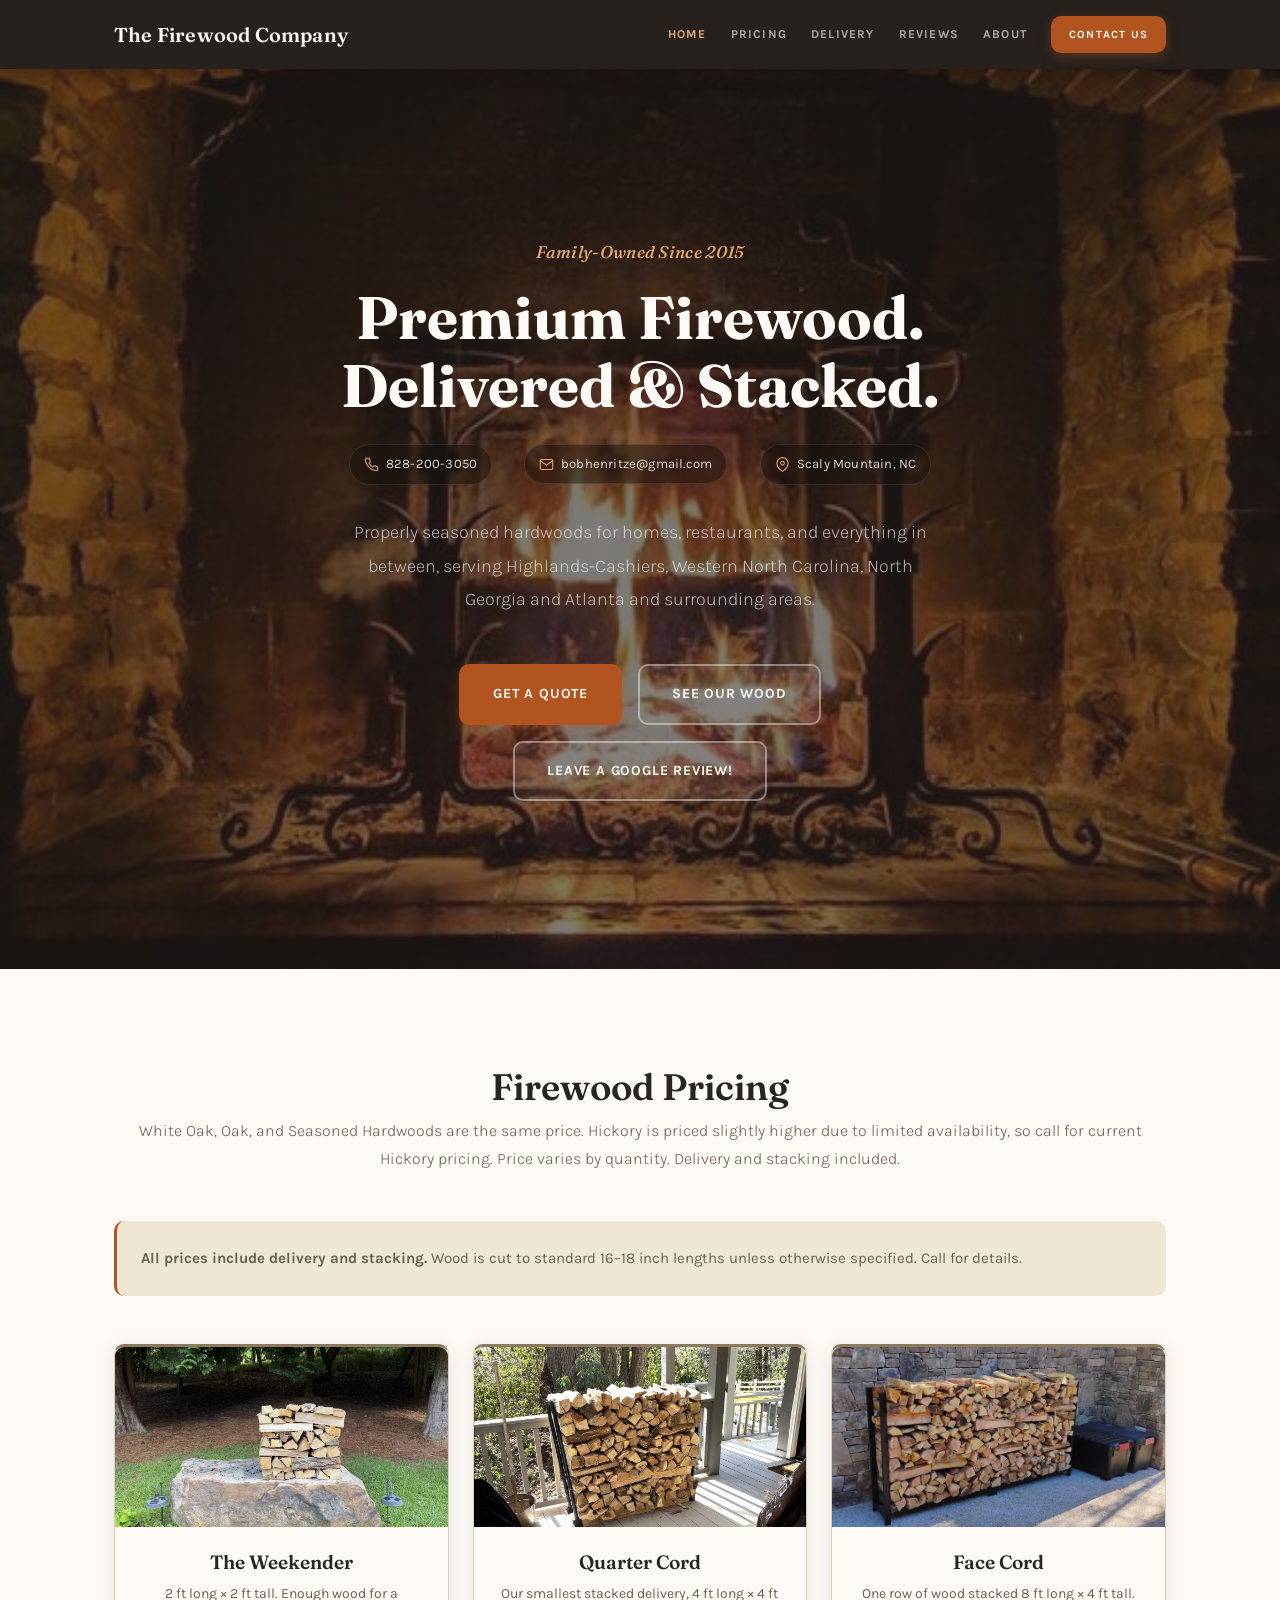
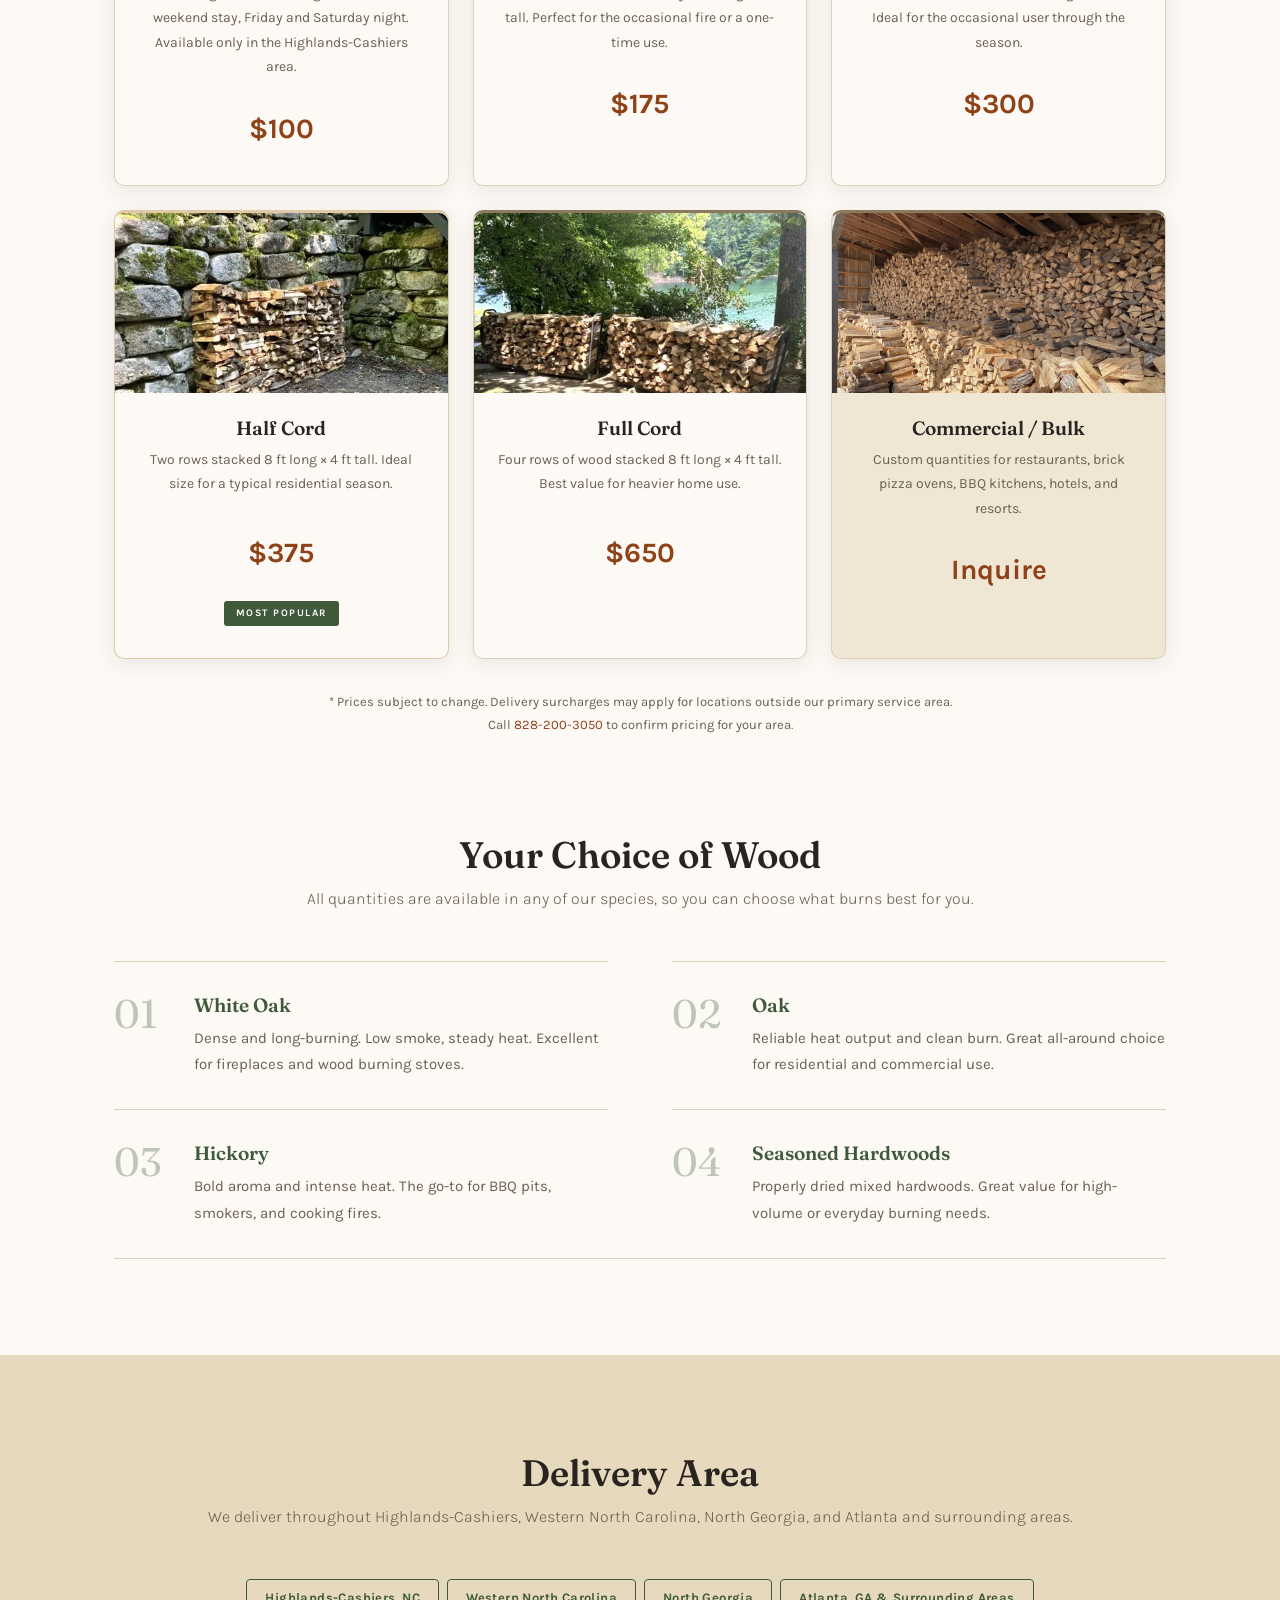
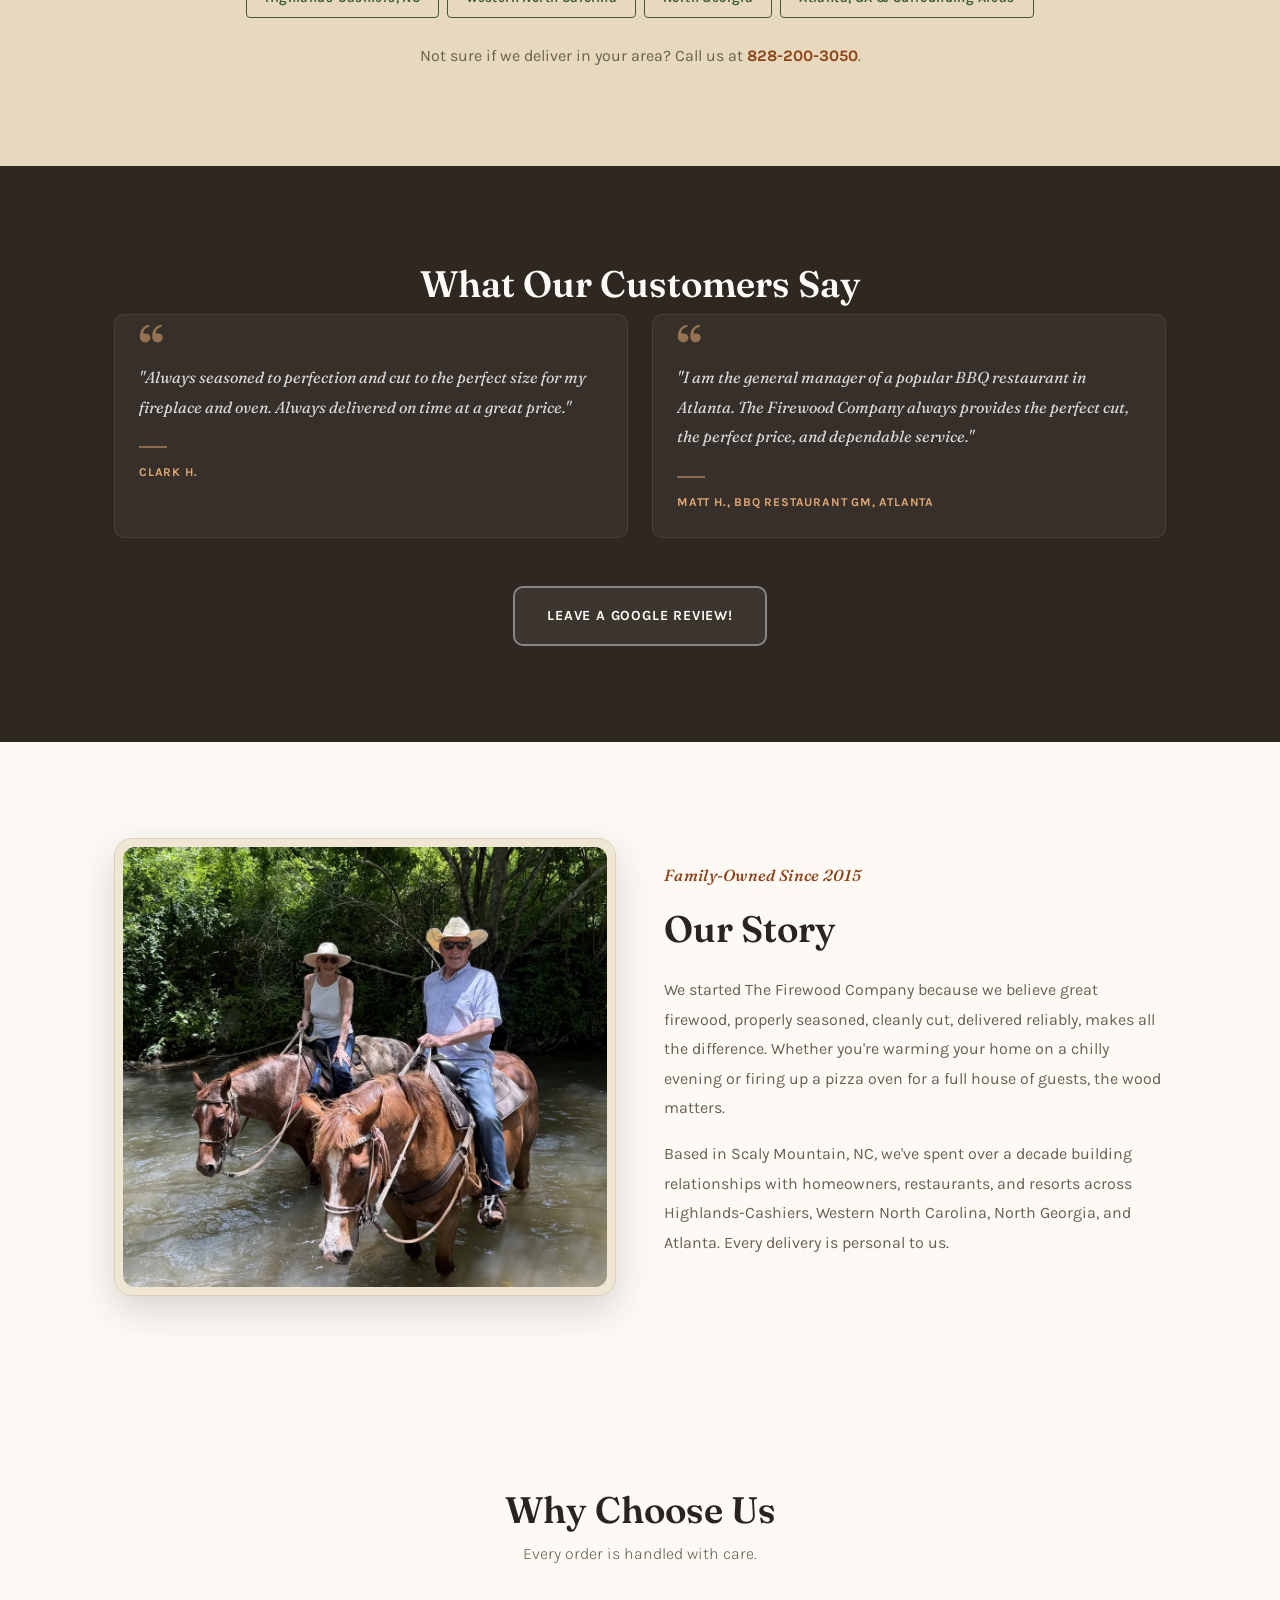
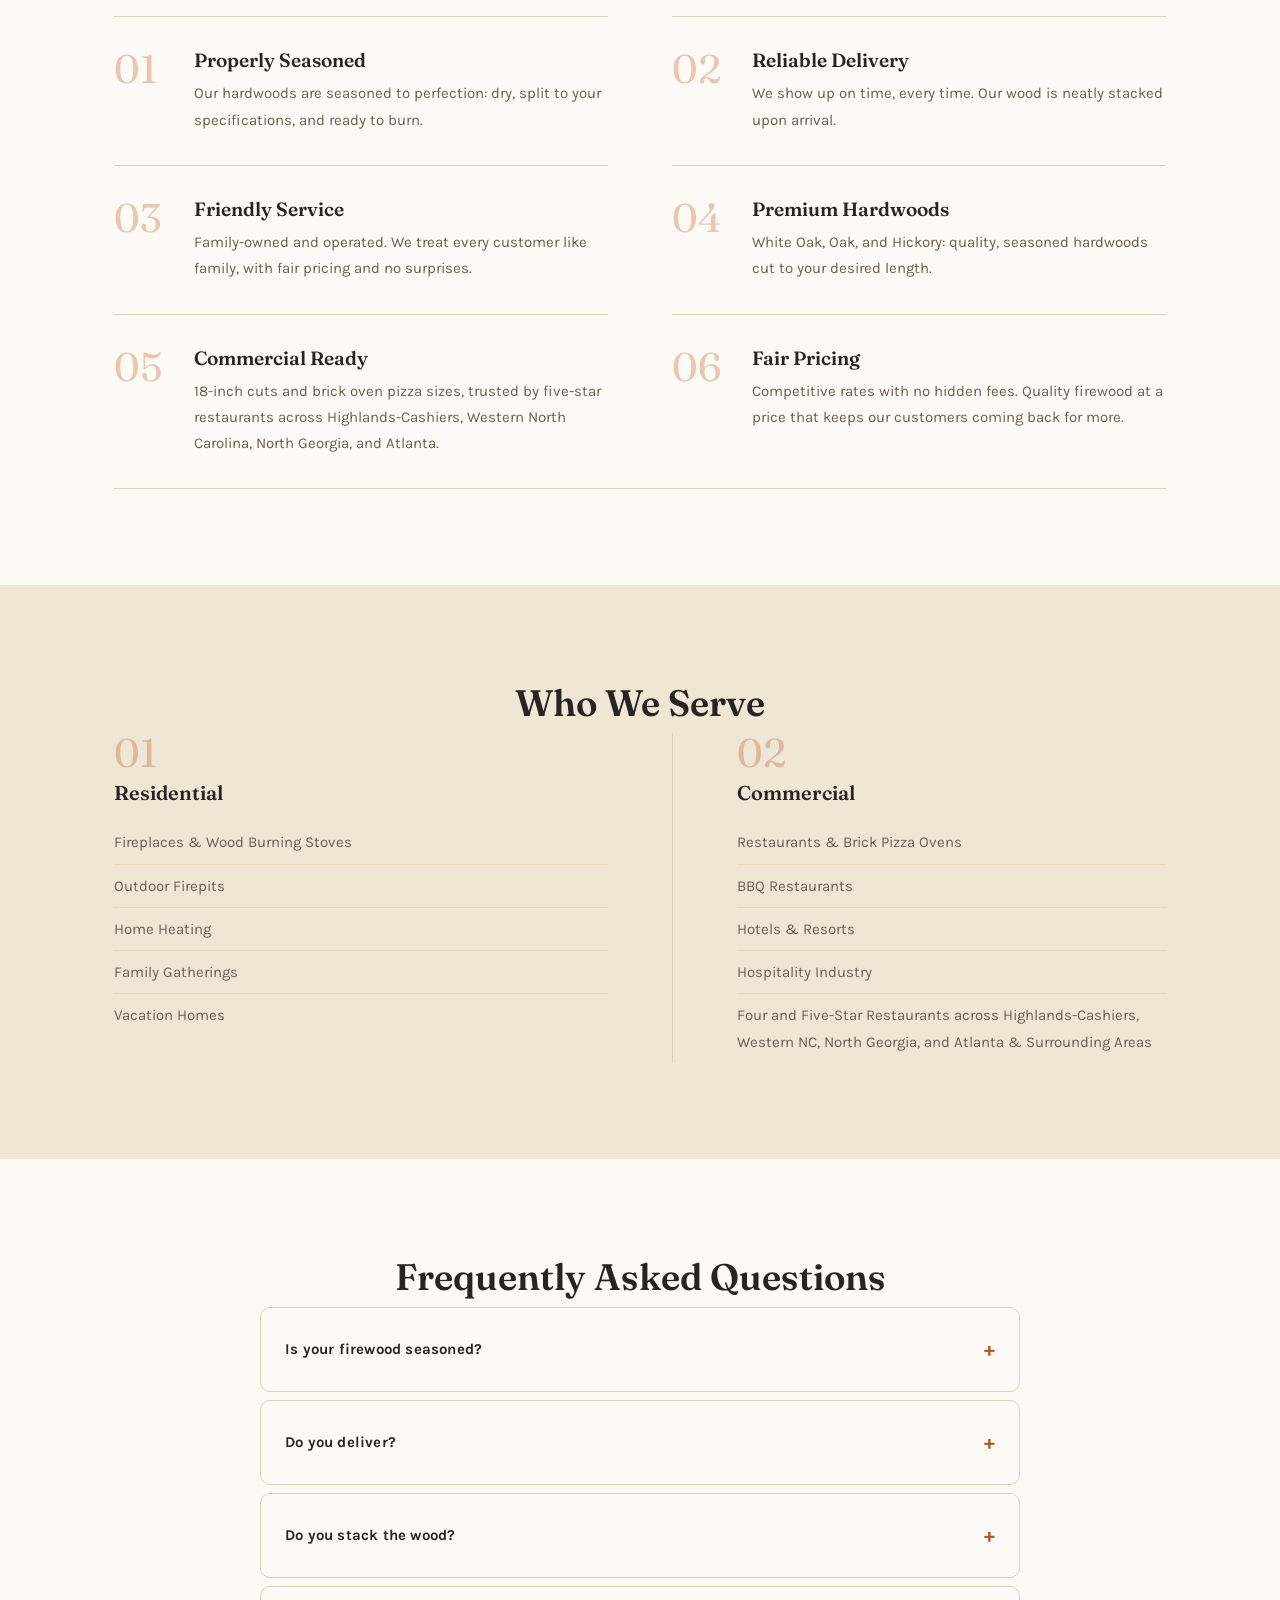
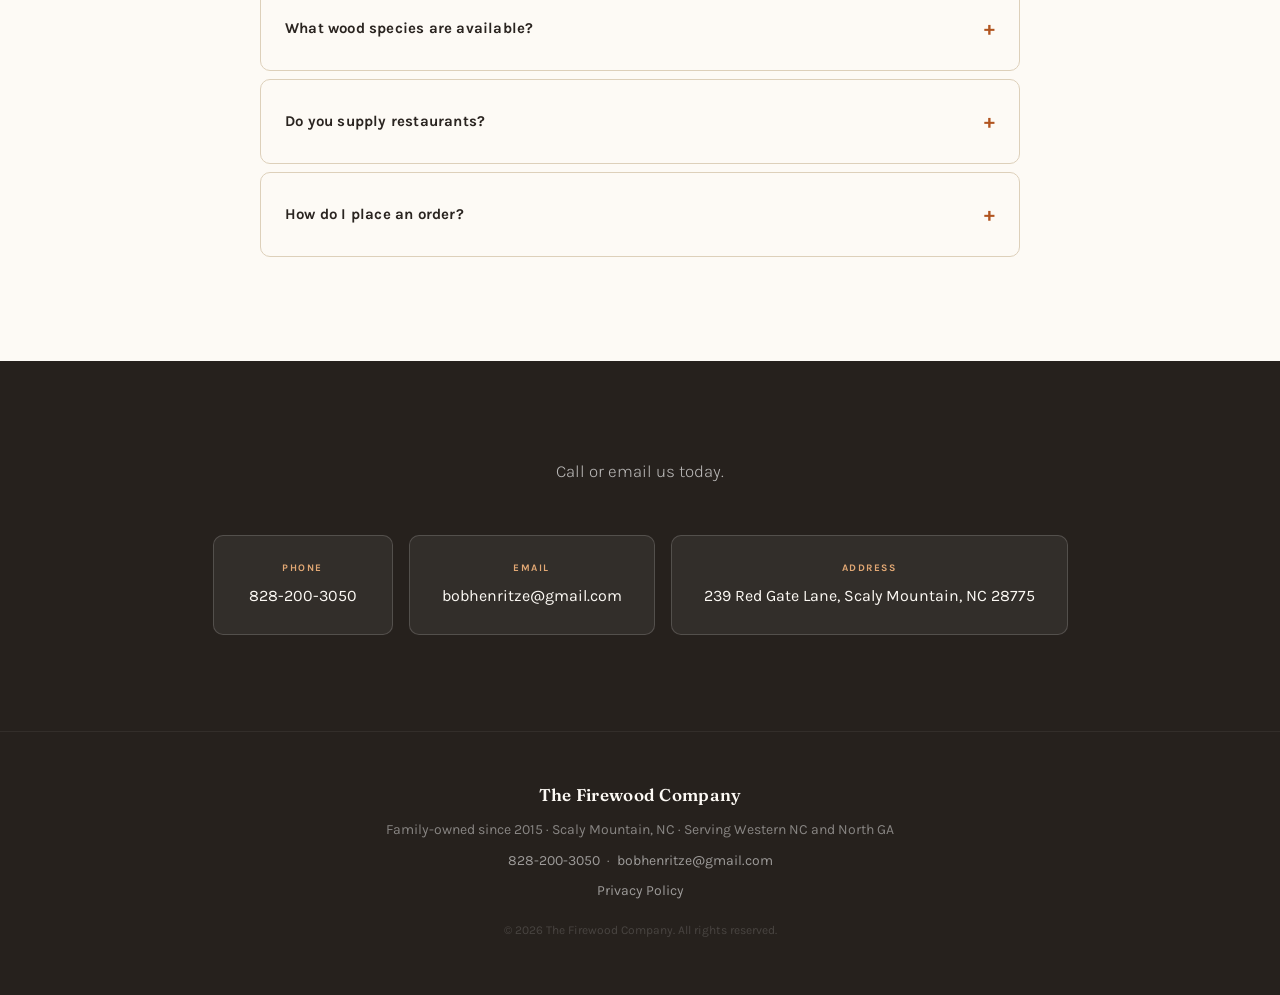
==== index.html @ a92c41c4 "Add Google review CTA buttons to hero and testimonials Adds a "Leave a Google Review!" button (linki" ====
<!DOCTYPE html>
<html lang="en">
<head>
  <meta charset="UTF-8" />
  <meta name="viewport" content="width=device-width, initial-scale=1.0" />
  <meta name="description" content="The Firewood Company: Premium seasoned firewood delivery in Highlands-Cashiers, Western North Carolina, North Georgia, and Atlanta. Oak, Hickory, and White Oak firewood for restaurants, pizza ovens, and homeowners." />
  <title>The Firewood Company | Premium Seasoned Firewood Delivery</title>
  <link rel="canonical" href="https://firewoodcompany.us/" />

  <meta property="og:type" content="website" />
  <meta property="og:site_name" content="The Firewood Company" />
  <meta property="og:title" content="The Firewood Company | Premium Seasoned Firewood Delivery" />
  <meta property="og:description" content="Premium seasoned firewood delivery in Highlands-Cashiers, Western North Carolina, North Georgia, and Atlanta." />
  <meta property="og:url" content="https://firewoodcompany.us/" />
  <meta property="og:image" content="https://firewoodcompany.us/uploads/firewood-company-family.webp" />
  <meta property="og:locale" content="en_US" />
  <meta name="twitter:card" content="summary_large_image" />
  <meta name="twitter:title" content="The Firewood Company | Premium Seasoned Firewood Delivery" />
  <meta name="twitter:description" content="Premium seasoned firewood delivery in Highlands-Cashiers, Western North Carolina, North Georgia, and Atlanta." />
  <meta name="twitter:image" content="https://firewoodcompany.us/uploads/firewood-company-family.webp" />

  <link rel="preconnect" href="https://fonts.googleapis.com" />
  <link rel="preconnect" href="https://fonts.gstatic.com" crossorigin />
  <link rel="stylesheet" href="https://fonts.googleapis.com/css2?family=Fraunces:ital,wght@0,400;0,500;0,600;0,700;0,900;1,400;1,500&family=Karla:wght@300;400;500;600;700&display=swap" />
  <link rel="stylesheet" href="styles.css" />

  <script type="application/ld+json">
  {
    "@context": "https://schema.org",
    "@type": "LocalBusiness",
    "name": "The Firewood Company",
    "image": "https://firewoodcompany.us/uploads/firewood-company-family.webp",
    "url": "https://firewoodcompany.us/",
    "telephone": "+18282003050",
    "email": "bobhenritze@gmail.com",
    "priceRange": "$$",
    "address": {
      "@type": "PostalAddress",
      "streetAddress": "239 Red Gate Lane",
      "addressLocality": "Scaly Mountain",
      "addressRegion": "NC",
      "postalCode": "28775",
      "addressCountry": "US"
    },
    "areaServed": [
      "Highlands-Cashiers, NC",
      "Western North Carolina",
      "North Georgia",
      "Atlanta, GA"
    ],
    "founder": {
      "@type": "Organization",
      "name": "The Firewood Company"
    },
    "foundingDate": "2015"
  }
  </script>

  <script type="application/ld+json">
  {
    "@context": "https://schema.org",
    "@type": "FAQPage",
    "mainEntity": [
      {
        "@type": "Question",
        "name": "Is your firewood seasoned?",
        "acceptedAnswer": { "@type": "Answer", "text": "Yes. We supply properly seasoned hardwoods, ready to burn." }
      },
      {
        "@type": "Question",
        "name": "Do you deliver?",
        "acceptedAnswer": { "@type": "Answer", "text": "Yes. Delivery is available throughout our service area: Highlands-Cashiers, Western North Carolina, North Georgia, and Atlanta and surrounding areas." }
      },
      {
        "@type": "Question",
        "name": "Do you stack the wood?",
        "acceptedAnswer": { "@type": "Answer", "text": "Yes. Every order is delivered and neatly stacked at your desired location." }
      },
      {
        "@type": "Question",
        "name": "What wood species are available?",
        "acceptedAnswer": { "@type": "Answer", "text": "We carry White Oak, Oak, Hickory, and Seasoned Hardwoods." }
      },
      {
        "@type": "Question",
        "name": "Do you supply restaurants?",
        "acceptedAnswer": { "@type": "Answer", "text": "Yes. We proudly serve restaurants, brick pizza ovens, BBQ restaurants, and other commercial kitchens. Commercial wood is typically cut to 18-inch lengths and split to order." }
      },
      {
        "@type": "Question",
        "name": "How do I place an order?",
        "acceptedAnswer": { "@type": "Answer", "text": "Just give us a call at 828-200-3050 or send an email to bobhenritze@gmail.com. We'll take care of the rest." }
      }
    ]
  }
  </script>
</head>
<body>

  <a href="#main-content" class="skip-link">Skip to main content</a>

  <!-- HEADER -->
  <header>
    <div class="container header-inner">
      <div class="logo">
        <a href="index.html" class="logo-link">
          <span class="logo-text">The Firewood Company</span>
        </a>
      </div>
      <button class="hamburger" id="hamburger" aria-label="Open menu" aria-expanded="false">
        <span></span><span></span><span></span>
      </button>
      <nav id="main-nav">
        <a href="index.html" class="nav-active">Home</a>
        <a href="index.html#pricing">Pricing</a>
        <a href="index.html#delivery">Delivery</a>
        <a href="index.html#testimonials">Reviews</a>
        <a href="index.html#story">About</a>
        <a href="index.html#contact" class="btn-nav">Contact Us</a>
      </nav>
    </div>
  </header>

  <script>
    const btn = document.getElementById('hamburger');
    const nav = document.getElementById('main-nav');
    btn.addEventListener('click', () => {
      const open = nav.classList.toggle('nav-open');
      btn.setAttribute('aria-expanded', open);
    });
    nav.querySelectorAll('a').forEach(a => a.addEventListener('click', () => {
      nav.classList.remove('nav-open');
      btn.setAttribute('aria-expanded', false);
    }));
  </script>

  <main id="main-content">

  <!-- HERO -->
  <section class="hero">
    <div class="container hero-content">
      <p class="hero-eyebrow">Family-Owned Since 2015</p>
      <h1>Premium Firewood.<br />Delivered &amp; Stacked.</h1>
      <div class="hero-contact">
        <a href="tel:8282003050" class="hero-contact-item">
          <svg viewBox="0 0 24 24" fill="none" stroke="currentColor" stroke-width="1.75" stroke-linecap="round" stroke-linejoin="round" aria-hidden="true"><path d="M22 16.92v3a2 2 0 0 1-2.18 2 19.79 19.79 0 0 1-8.63-3.07 19.5 19.5 0 0 1-6-6 19.79 19.79 0 0 1-3.07-8.67A2 2 0 0 1 4.11 2h3a2 2 0 0 1 2 1.72c.127.96.361 1.903.7 2.81a2 2 0 0 1-.45 2.11L8.09 9.91a16 16 0 0 0 6 6l1.27-1.27a2 2 0 0 1 2.11-.45c.907.339 1.85.573 2.81.7A2 2 0 0 1 22 16.92z"></path></svg>
          <span>828-200-3050</span>
        </a>
        <a href="mailto:bobhenritze@gmail.com" class="hero-contact-item">
          <svg viewBox="0 0 24 24" fill="none" stroke="currentColor" stroke-width="1.75" stroke-linecap="round" stroke-linejoin="round" aria-hidden="true"><path d="M4 4h16c1.1 0 2 .9 2 2v12c0 1.1-.9 2-2 2H4c-1.1 0-2-.9-2-2V6c0-1.1.9-2 2-2z"></path><polyline points="22 6 12 13 2 6"></polyline></svg>
          <span>bobhenritze@gmail.com</span>
        </a>
        <a href="https://www.google.com/maps/place/239+Red+Gate+Ln,+Scaly+Mountain,+NC+28775,+USA/@35.0133725,-83.3016761,911m/data=!3m2!1e3!4b1!4m6!3m5!1s0x8858df73fe83ca51:0xf0e80219afa86000!8m2!3d35.0133725!4d-83.2990958!16s%2Fg%2F11zb43gtnv?entry=ttu&g_ep=EgoyMDI2MDcwOC4wIKXMDSoASAFQAw%3D%3D" class="hero-contact-item" target="_blank" rel="noopener noreferrer">
          <svg viewBox="0 0 24 24" fill="none" stroke="currentColor" stroke-width="1.75" stroke-linecap="round" stroke-linejoin="round" aria-hidden="true"><path d="M21 10c0 7-9 13-9 13s-9-6-9-13a9 9 0 0 1 18 0z"></path><circle cx="12" cy="10" r="3"></circle></svg>
          <span>Scaly Mountain, NC</span>
        </a>
      </div>
      <p class="hero-sub">Properly seasoned hardwoods for homes, restaurants, and everything in between, serving Highlands-Cashiers, Western North Carolina, North Georgia and Atlanta and surrounding areas.</p>
      <div class="hero-cta">
        <a href="#contact" class="btn btn-primary">Get a Quote</a>
        <a href="#pricing" class="btn btn-secondary">See Our Wood</a>
      </div>
      <div class="hero-review-cta">
        <a href="https://g.page/r/Cbj80y-YJw7jEBM/review" class="btn btn-secondary" target="_blank" rel="noopener noreferrer">Leave a Google Review!</a>
      </div>
    </div>
  </section>

  <!-- PRICING -->
  <section id="pricing" class="section pricing-section">
    <div class="container">
      <h2 class="section-title">Firewood Pricing</h2>
      <p class="section-sub">White Oak, Oak, and Seasoned Hardwoods are the same price. Hickory is priced slightly higher due to limited availability, so call for current Hickory pricing. Price varies by quantity. Delivery and stacking included.</p>

      <div class="pricing-note">
        <strong>All prices include delivery and stacking.</strong> Wood is cut to standard 16–18 inch lengths unless otherwise specified. Call for details.
      </div>

      <div class="pricing-grid">

        <div class="pricing-card">
          <div class="pricing-card-photo" style="background-image: url('uploads/weekender-firewood.webp');"></div>
          <h3 class="pricing-qty">The Weekender</h3>
          <div class="pricing-desc">2 ft long × 2 ft tall. Enough wood for a weekend stay, Friday and Saturday night. Available only in the Highlands-Cashiers area.</div>
          <div class="pricing-price">$100</div>
        </div>

        <div class="pricing-card">
          <div class="pricing-card-photo" style="background-image: url('uploads/quarter-cord-firewood.webp');"></div>
          <h3 class="pricing-qty">Quarter Cord</h3>
          <div class="pricing-desc">Our smallest stacked delivery, 4 ft long × 4 ft tall. Perfect for the occasional fire or a one-time use.</div>
          <div class="pricing-price">$175</div>
        </div>

        <div class="pricing-card">
          <div class="pricing-card-photo" style="background-image: url('uploads/delivery-patio.jpg');"></div>
          <h3 class="pricing-qty">Face Cord</h3>
          <div class="pricing-desc">One row of wood stacked 8 ft long × 4 ft tall. Ideal for the occasional user through the season.</div>
          <div class="pricing-price">$300</div>
        </div>

        <div class="pricing-card pricing-card--featured">
          <div class="pricing-card-photo" style="background-image: url('uploads/half-cord-firewood.webp');"></div>
          <h3 class="pricing-qty">Half Cord</h3>
          <div class="pricing-desc">Two rows stacked 8 ft long × 4 ft tall. Ideal size for a typical residential season.</div>
          <div class="pricing-price">$375</div>
          <div class="pricing-badge">Most Popular</div>
        </div>

        <div class="pricing-card">
          <div class="pricing-card-photo" style="background-image: url('uploads/full-cord-firewood.webp');"></div>
          <h3 class="pricing-qty">Full Cord</h3>
          <div class="pricing-desc">Four rows of wood stacked 8 ft long × 4 ft tall. Best value for heavier home use.</div>
          <div class="pricing-price">$650</div>
        </div>

        <div class="pricing-card pricing-card--commercial">
          <div class="pricing-card-photo" style="background-image: url('uploads/commercial-restaurant.jpg');"></div>
          <h3 class="pricing-qty">Commercial / Bulk</h3>
          <div class="pricing-desc">Custom quantities for restaurants, brick pizza ovens, BBQ kitchens, hotels, and resorts.</div>
          <div class="pricing-price">Inquire</div>
        </div>

      </div>

      <div class="pricing-disclaimer">
        * Prices subject to change. Delivery surcharges may apply for locations outside our primary service area.<br />
        <span class="nowrap">Call <a href="tel:8282003050">828-200-3050</a> to confirm pricing for your area.</span>
      </div>
    </div>

    <div class="container pricing-species">
      <h3 class="section-title">Your Choice of Wood</h3>
      <p class="section-sub">All quantities are available in any of our species, so you can choose what burns best for you.</p>
      <div class="edit-list edit-list--forest">
        <div class="edit-item">
          <span class="edit-num">01</span>
          <div class="edit-item-body">
            <h3>White Oak</h3>
            <p>Dense and long-burning. Low smoke, steady heat. Excellent for fireplaces and wood burning stoves.</p>
          </div>
        </div>
        <div class="edit-item">
          <span class="edit-num">02</span>
          <div class="edit-item-body">
            <h3>Oak</h3>
            <p>Reliable heat output and clean burn. Great all-around choice for residential and commercial use.</p>
          </div>
        </div>
        <div class="edit-item">
          <span class="edit-num">03</span>
          <div class="edit-item-body">
            <h3>Hickory</h3>
            <p>Bold aroma and intense heat. The go-to for BBQ pits, smokers, and cooking fires.</p>
          </div>
        </div>
        <div class="edit-item">
          <span class="edit-num">04</span>
          <div class="edit-item-body">
            <h3>Seasoned Hardwoods</h3>
            <p>Properly dried mixed hardwoods. Great value for high-volume or everyday burning needs.</p>
          </div>
        </div>
      </div>
    </div>
  </section>

  <!-- DELIVERY AREA -->
  <section id="delivery" class="section delivery bg-light">
    <div class="container">
      <h2 class="section-title">Delivery Area</h2>
      <p class="section-sub">We deliver throughout Highlands-Cashiers, Western North Carolina, North Georgia, and Atlanta and surrounding areas.</p>
      <div class="delivery-areas">
        <span class="area-tag">Highlands-Cashiers, NC</span>
        <span class="area-tag">Western North Carolina</span>
        <span class="area-tag">North Georgia</span>
        <span class="area-tag">Atlanta, GA &amp; Surrounding Areas</span>
      </div>
      <p class="delivery-note">Not sure if we deliver in your area? Call us at <a href="tel:8282003050">828-200-3050</a>.</p>
    </div>
  </section>

  <!-- TESTIMONIALS -->
  <section id="testimonials" class="section testimonials bg-dark">
    <div class="container">
      <h2 class="section-title light">What Our Customers Say</h2>
      <div class="grid grid-3">
        <div class="testimonial">
          <p class="quote">"Always seasoned to perfection and cut to the perfect size for my fireplace and oven. Always delivered on time at a great price."</p>
          <p class="reviewer">Clark H.</p>
        </div>
        <div class="testimonial">
          <p class="quote">"I am the general manager of a popular BBQ restaurant in Atlanta. The Firewood Company always provides the perfect cut, the perfect price, and dependable service."</p>
          <p class="reviewer">Matt H., BBQ Restaurant GM, Atlanta</p>
        </div>
      </div>
      <div class="testimonials-cta">
        <a href="https://g.page/r/Cbj80y-YJw7jEBM/review" class="btn btn-secondary" target="_blank" rel="noopener noreferrer">Leave a Google Review!</a>
      </div>
    </div>
  </section>

  <!-- OUR STORY -->
  <section id="story" class="section our-story">
    <div class="container">
      <div class="story-grid">
        <div class="story-photo">
          <img id="story-photo-img" src="uploads/firewood-company-family.webp" alt="The Firewood Company family" loading="lazy" />
        </div>
        <div class="story-text">
          <p class="hero-eyebrow">Family-Owned Since 2015</p>
          <h2>Our Story</h2>
          <p>We started The Firewood Company because we believe great firewood, properly seasoned, cleanly cut, delivered reliably, makes all the difference. Whether you're warming your home on a chilly evening or firing up a pizza oven for a full house of guests, the wood matters.</p>
          <p>Based in Scaly Mountain, NC, we've spent over a decade building relationships with homeowners, restaurants, and resorts across Highlands-Cashiers, Western North Carolina, North Georgia, and Atlanta. Every delivery is personal to us.</p>
        </div>
      </div>
    </div>
  </section>

  <!-- WHY CHOOSE US -->
  <section class="section why">
    <div class="container">
      <h2 class="section-title">Why Choose Us</h2>
      <p class="section-sub">Every order is handled with care.</p>
      <div class="edit-list">
        <div class="edit-item">
          <span class="edit-num">01</span>
          <div class="edit-item-body">
            <h3>Properly Seasoned</h3>
            <p>Our hardwoods are seasoned to perfection: dry, split to your specifications, and ready to burn.</p>
          </div>
        </div>
        <div class="edit-item">
          <span class="edit-num">02</span>
          <div class="edit-item-body">
            <h3>Reliable Delivery</h3>
            <p>We show up on time, every time. Our wood is neatly stacked upon arrival.</p>
          </div>
        </div>
        <div class="edit-item">
          <span class="edit-num">03</span>
          <div class="edit-item-body">
            <h3>Friendly Service</h3>
            <p>Family-owned and operated. We treat every customer like family, with fair pricing and no surprises.</p>
          </div>
        </div>
        <div class="edit-item">
          <span class="edit-num">04</span>
          <div class="edit-item-body">
            <h3>Premium Hardwoods</h3>
            <p>White Oak, Oak, and Hickory: quality, seasoned hardwoods cut to your desired length.</p>
          </div>
        </div>
        <div class="edit-item">
          <span class="edit-num">05</span>
          <div class="edit-item-body">
            <h3>Commercial Ready</h3>
            <p>18-inch cuts and brick oven pizza sizes, trusted by five-star restaurants across Highlands-Cashiers, Western North Carolina, North Georgia, and Atlanta.</p>
          </div>
        </div>
        <div class="edit-item">
          <span class="edit-num">06</span>
          <div class="edit-item-body">
            <h3>Fair Pricing</h3>
            <p>Competitive rates with no hidden fees. Quality firewood at a price that keeps our customers coming back for more.</p>
          </div>
        </div>
      </div>
    </div>
  </section>

  <!-- RESIDENTIAL & COMMERCIAL -->
  <section class="section customers">
    <div class="container">
      <h2 class="section-title">Who We Serve</h2>
      <div class="edit-cols">
        <div class="edit-col">
          <span class="edit-num">01</span>
          <h3>Residential</h3>
          <ul>
            <li>Fireplaces &amp; Wood Burning Stoves</li>
            <li>Outdoor Firepits</li>
            <li>Home Heating</li>
            <li>Family Gatherings</li>
            <li>Vacation Homes</li>
          </ul>
        </div>
        <div class="edit-col">
          <span class="edit-num">02</span>
          <h3>Commercial</h3>
          <ul>
            <li>Restaurants &amp; Brick Pizza Ovens</li>
            <li>BBQ Restaurants</li>
            <li>Hotels &amp; Resorts</li>
            <li>Hospitality Industry</li>
            <li>Four and Five-Star Restaurants across Highlands-Cashiers, Western NC, North Georgia, and Atlanta &amp; Surrounding Areas</li>
          </ul>
        </div>
      </div>
    </div>
  </section>

  <!-- FAQ -->
  <section class="section faq">
    <div class="container">
      <h2 class="section-title">Frequently Asked Questions</h2>
      <div class="faq-list">
        <details class="faq-item">
          <summary>Is your firewood seasoned?</summary>
          <p>Yes. We supply properly seasoned hardwoods, ready to burn.</p>
        </details>
        <details class="faq-item">
          <summary>Do you deliver?</summary>
          <p>Yes. Delivery is available throughout our service area: Highlands-Cashiers, Western North Carolina, North Georgia, and Atlanta and surrounding areas.</p>
        </details>
        <details class="faq-item">
          <summary>Do you stack the wood?</summary>
          <p>Yes. Every order is delivered and neatly stacked at your desired location.</p>
        </details>
        <details class="faq-item">
          <summary>What wood species are available?</summary>
          <p>We carry White Oak, Oak, Hickory, and Seasoned Hardwoods.</p>
        </details>
        <details class="faq-item">
          <summary>Do you supply restaurants?</summary>
          <p>Yes. We proudly serve restaurants, brick pizza ovens, BBQ restaurants, and other commercial kitchens. Commercial wood is typically cut to 18-inch lengths and split to order.</p>
        </details>
        <details class="faq-item">
          <summary>How do I place an order?</summary>
          <p>Just give us a call at <a href="tel:8282003050">828-200-3050</a> or send an email to <a href="mailto:bobhenritze@gmail.com">bobhenritze@gmail.com</a>. We'll take care of the rest.</p>
        </details>
      </div>
    </div>
  </section>

  <!-- CONTACT CTA -->
  <section id="contact" class="section contact bg-brand">
    <div class="container contact-inner">
      <p>Call or email us today.</p>
      <div class="contact-details">
        <a href="tel:8282003050" class="contact-link">
          <span class="contact-label">Phone</span>
          <span>828-200-3050</span>
        </a>
        <a href="mailto:bobhenritze@gmail.com" class="contact-link">
          <span class="contact-label">Email</span>
          <span>bobhenritze@gmail.com</span>
        </a>
        <a href="https://www.google.com/maps/place/239+Red+Gate+Ln,+Scaly+Mountain,+NC+28775,+USA/@35.0133725,-83.3016761,911m/data=!3m2!1e3!4b1!4m6!3m5!1s0x8858df73fe83ca51:0xf0e80219afa86000!8m2!3d35.0133725!4d-83.2990958!16s%2Fg%2F11zb43gtnv?entry=ttu&g_ep=EgoyMDI2MDcwOC4wIKXMDSoASAFQAw%3D%3D" class="contact-link" target="_blank" rel="noopener noreferrer">
          <span class="contact-label">Address</span>
          <span>239 Red Gate Lane, Scaly Mountain, NC 28775</span>
        </a>
      </div>
    </div>
  </section>

  </main>

  <!-- FOOTER -->
  <footer>
    <div class="container footer-inner">
      <p class="footer-logo">The Firewood Company</p>
      <p>Family-owned since 2015 · Scaly Mountain, NC · Serving Western NC and North GA</p>
      <p class="footer-links">
        <a href="tel:8282003050">828-200-3050</a> ·
        <a href="mailto:bobhenritze@gmail.com">bobhenritze@gmail.com</a>
      </p>
      <p class="footer-links">
        <a href="privacy-policy.html">Privacy Policy</a>
      </p>
      <p class="footer-copy">&copy; 2026 The Firewood Company. All rights reserved.</p>
    </div>
  </footer>

  <!-- Mobile Call Bar -->
  <a href="tel:8282003050" class="mobile-call-bar">
    <svg viewBox="0 0 24 24" fill="none" stroke="currentColor" stroke-width="1.75" stroke-linecap="round" stroke-linejoin="round" aria-hidden="true"><path d="M22 16.92v3a2 2 0 0 1-2.18 2 19.79 19.79 0 0 1-8.63-3.07 19.5 19.5 0 0 1-6-6 19.79 19.79 0 0 1-3.07-8.67A2 2 0 0 1 4.11 2h3a2 2 0 0 1 2 1.72c.127.96.361 1.903.7 2.81a2 2 0 0 1-.45 2.11L8.09 9.91a16 16 0 0 0 6 6l1.27-1.27a2 2 0 0 1 2.11-.45c.907.339 1.85.573 2.81.7A2 2 0 0 1 22 16.92z"></path></svg>
    Call Now
  </a>

  <!-- Phone Modal -->
  <div id="phone-modal" class="modal-overlay" role="dialog" aria-modal="true" aria-label="Contact options">
    <div class="modal">
      <p class="modal-number">828-200-3050</p>
      <p class="modal-sub">How would you like to reach us?</p>
      <div class="modal-actions">
        <a href="tel:8282003050" class="modal-btn modal-btn--call">Call</a>
        <a href="sms:8282003050" class="modal-btn modal-btn--text">Text</a>
      </div>
      <button class="modal-dismiss" id="modal-close">Dismiss</button>
    </div>
  </div>

  <script>
    (function() {
      const overlay = document.getElementById('phone-modal');
      const open  = () => overlay.classList.add('modal-open');
      const close = () => overlay.classList.remove('modal-open');
      document.querySelectorAll('a[href="tel:8282003050"]').forEach(el => {
        el.addEventListener('click', e => { e.preventDefault(); open(); });
      });
      document.getElementById('modal-close').addEventListener('click', close);
      overlay.addEventListener('click', e => { if (e.target === overlay) close(); });
      document.addEventListener('keydown', e => { if (e.key === 'Escape') close(); });
    })();
  </script>

  <!-- Photo Lightbox -->
  <div id="photo-lightbox" class="lightbox-overlay" role="dialog" aria-modal="true" aria-label="Photo preview">
    <button class="lightbox-close" id="lightbox-close" aria-label="Close photo preview">&times;</button>
    <img id="lightbox-img" src="" alt="" />
  </div>

  <script>
    (function() {
      const lightbox = document.getElementById('photo-lightbox');
      const lightboxImg = document.getElementById('lightbox-img');
      const openLightbox = (src, alt) => {
        if (!src) return;
        lightboxImg.src = src;
        lightboxImg.alt = alt || '';
        lightbox.classList.add('lightbox-open');
      };
      const closeLightbox = () => {
        lightbox.classList.remove('lightbox-open');
        lightboxImg.src = '';
      };
      const bindTrigger = (el, trigger) => {
        el.addEventListener('click', trigger);
        el.addEventListener('keydown', e => {
          if (e.key === 'Enter' || e.key === ' ') { e.preventDefault(); trigger(); }
        });
      };

      document.querySelectorAll('.pricing-card-photo').forEach(el => {
        el.setAttribute('role', 'button');
        el.setAttribute('tabindex', '0');
        el.setAttribute('aria-label', 'View full-size photo');
        bindTrigger(el, () => {
          const bg = getComputedStyle(el).backgroundImage;
          const match = bg.match(/url\(["']?(.*?)["']?\)/);
          if (match && match[1]) openLightbox(match[1], '');
        });
      });

      document.querySelectorAll('.story-photo img, .customer-photo img').forEach(img => {
        img.setAttribute('role', 'button');
        img.setAttribute('tabindex', '0');
        bindTrigger(img, () => openLightbox(img.src, img.alt));
      });

      document.getElementById('lightbox-close').addEventListener('click', closeLightbox);
      lightbox.addEventListener('click', e => { if (e.target === lightbox) closeLightbox(); });
      document.addEventListener('keydown', e => { if (e.key === 'Escape') closeLightbox(); });
    })();
  </script>

  <script>
    fetch('./content/home.json')
      .then(r => r.json())
      .then(data => {
        if (!data) return;
        const set = (sel, val) => { const el = document.querySelector(sel); if (el && val) el.textContent = val; };
        set('.hero-eyebrow', data.hero_eyebrow);
        const h1 = document.querySelector('.hero h1');
        if (h1 && data.hero_title) h1.innerHTML = data.hero_title.replace(/\.\s+/, '.<br />');
        set('.hero-sub', data.hero_subtitle);
        if (data.hero_image) {
          const hero = document.querySelector('.hero');
          if (hero) {
            hero.style.backgroundImage = `linear-gradient(rgba(38,33,29,0.6),rgba(38,33,29,0.6)), url("${data.hero_image}")`;
            hero.style.backgroundSize = 'cover';
            hero.style.backgroundPosition = 'center';
          }
        }
        if (data.our_story_image) {
          const img = document.getElementById('story-photo-img');
          if (img) img.src = data.our_story_image;
        }
      })
      .catch(() => {});
  </script>

  <script>
    fetch('./content/pricing.json')
      .then(r => r.json())
      .then(data => {
        if (!data) return;
        const introEl = document.querySelector('#pricing .section-sub');
        if (introEl && data.intro) introEl.textContent = data.intro;
        if (!data.tiers) return;
        const cards = document.querySelectorAll('#pricing .pricing-card');
        data.tiers.forEach((tier, i) => {
          const card = cards[i];
          if (!card) return;
          const priceEl = card.querySelector('.pricing-price');
          if (priceEl) priceEl.textContent = tier.call_us ? 'Inquire' : (tier.price || '');
          const descEl = card.querySelector('.pricing-desc');
          if (descEl && tier.description) descEl.textContent = tier.description;
          if (tier.image) {
            const photoEl = card.querySelector('.pricing-card-photo');
            if (photoEl) photoEl.style.backgroundImage = `url("${tier.image}")`;
          }
        });
      })
      .catch(() => {});
  </script>

</body>
</html>
---- styles.css ----
/* ===========================
   THE FIREWOOD COMPANY
   styles.css
=========================== */

/* --- Reset & Base --- */
*, *::before, *::after { box-sizing: border-box; margin: 0; padding: 0; }

:root {
  /* Woodsmoke + ember palette */
  --brand:       #b1541f;  /* burnt-orange ember — primary accent */
  --brand-dark:  #8f4118;  /* deep ember — hover/active */
  --brand-light: #e2a874;  /* soft amber — accents on dark backgrounds */
  --forest:      #3f5a3a;  /* deep forest green — secondary accent */
  --forest-dark: #2c4128;
  --dark:        #26211d;  /* woodsmoke charcoal — dark sections */
  --dark-2:      #2f2822;  /* slightly lighter charcoal */
  --stone:       #8c7a5e;  /* warm neutral tan */
  --light:       #efe6d4;  /* warm cream — alt section background */
  --light-2:     #e6d9bd;  /* deeper tan — .bg-light sections */
  --text:        #2a2420;  /* warm charcoal ink — body text */
  --text-muted:  #6b5f52;  /* warm muted brown — secondary text */
  --white:       #fdfaf5;  /* warm paper — page background / cards */
  --border:      #ddd0ba;  /* warm border tone */

  --radius:      10px;
  --radius-lg:   18px;
  --shadow:      0 4px 20px rgba(38,33,29,0.10);
  --shadow-lg:   0 14px 38px rgba(38,33,29,0.18);

  --container-max: 1100px;
  --section-py:    96px;
  --section-py-sm: 64px;

  /* Spacing scale: 4 / 8 / 16 / 24 / 32 / 48 / 64 / 96 */
  --space-1: 4px;
  --space-2: 8px;
  --space-3: 16px;
  --space-4: 24px;
  --space-5: 32px;
  --space-6: 48px;
  --space-7: 64px;
  --space-8: 96px;
}

html { scroll-behavior: smooth; }

body {
  font-family: 'Karla', Arial, sans-serif;
  color: var(--text);
  background: var(--white);
  line-height: 1.75;
  font-size: 17px;
  font-weight: 400;
}

h1, h2, h3, h4 {
  font-family: 'Fraunces', Georgia, serif;
  font-weight: 600;
  line-height: 1.2;
}

a { color: var(--brand-dark); text-decoration: none; }
a:hover { text-decoration: underline; }
ul { list-style: none; }

a:focus-visible,
button:focus-visible,
summary:focus-visible {
  outline: 2px solid var(--brand);
  outline-offset: 3px;
}

.skip-link {
  position: absolute;
  top: -100px;
  left: var(--space-3);
  z-index: 1000;
  background: var(--brand);
  color: var(--white);
  padding: 12px 20px;
  border-radius: var(--radius);
  font-family: 'Karla', Arial, sans-serif;
  font-size: 14px;
  font-weight: 700;
  transition: top 0.15s ease;
}
.skip-link:focus {
  top: var(--space-3);
  text-decoration: none;
}

.mobile-call-bar { display: none; }

a[href="tel:8282003050"] { white-space: nowrap; }
.nowrap { white-space: nowrap; }

/* --- Container --- */
.container {
  max-width: var(--container-max);
  margin: 0 auto;
  padding: 0 var(--space-4);
}

/* --- Buttons --- */
.btn {
  display: inline-block;
  padding: var(--space-3) var(--space-5);
  border-radius: var(--radius);
  font-size: 14px;
  font-weight: 700;
  cursor: pointer;
  transition: transform 0.18s ease, box-shadow 0.18s ease, background 0.18s ease, border-color 0.18s ease;
  font-family: 'Karla', Arial, sans-serif;
  letter-spacing: 0.8px;
  text-transform: uppercase;
}
.btn-primary {
  background: var(--brand);
  color: var(--white);
  border: 2px solid var(--brand);
  box-shadow: 0 6px 16px rgba(177,84,31,0.32);
}
.btn-primary:hover {
  background: var(--brand-dark);
  border-color: var(--brand-dark);
  transform: translateY(-2px);
  box-shadow: 0 10px 22px rgba(177,84,31,0.38);
  text-decoration: none;
}
.btn-primary:active {
  transform: translateY(0);
  box-shadow: 0 4px 12px rgba(177,84,31,0.32);
}
.btn-secondary {
  background: rgba(255,255,255,0.06);
  color: var(--white);
  border: 2px solid rgba(255,255,255,0.4);
}
.btn-secondary:hover {
  background: rgba(255,255,255,0.12);
  border-color: rgba(255,255,255,0.6);
  transform: translateY(-2px);
  text-decoration: none;
}
.btn-secondary:active { transform: translateY(0); }

/* --- Header --- */
header {
  position: sticky;
  top: 0;
  z-index: 100;
  background: var(--dark);
  padding: var(--space-3) 0;
  box-shadow: 0 2px 16px rgba(20,16,13,0.35);
}
.header-inner {
  display: flex;
  align-items: center;
  justify-content: space-between;
  gap: var(--space-3);
  flex-wrap: wrap;
}
.logo { display: flex; align-items: center; }
.logo-link {
  display: flex;
  align-items: center;
  text-decoration: none;
}
.logo-text {
  font-family: 'Fraunces', Georgia, serif;
  font-size: 20px;
  font-weight: 600;
  color: var(--white);
  letter-spacing: 0.2px;
}

/* --- Hamburger --- */
.hamburger {
  display: none;
  flex-direction: column;
  justify-content: space-between;
  width: 26px;
  height: 18px;
  background: none;
  border: none;
  cursor: pointer;
  padding: 0;
  margin-left: auto;
}
.hamburger span {
  display: block;
  height: 2px;
  width: 100%;
  background: var(--white);
  border-radius: 2px;
  transition: all 0.25s ease;
}
.hamburger[aria-expanded="true"] span:nth-child(1) { transform: translateY(8px) rotate(45deg); }
.hamburger[aria-expanded="true"] span:nth-child(2) { opacity: 0; }
.hamburger[aria-expanded="true"] span:nth-child(3) { transform: translateY(-8px) rotate(-45deg); }

/* --- Nav --- */
nav {
  display: flex;
  align-items: center;
  gap: var(--space-4);
  flex-wrap: wrap;
}
nav a {
  color: rgba(255,255,255,0.62);
  font-size: 12px;
  letter-spacing: 1.2px;
  text-transform: uppercase;
  font-family: 'Karla', Arial, sans-serif;
  font-weight: 700;
  transition: color 0.2s;
}
nav a:hover { color: var(--white); text-decoration: none; }
.nav-active { color: var(--brand-light) !important; }
.btn-nav {
  background: var(--brand);
  color: var(--white) !important;
  padding: 9px 18px;
  border-radius: var(--radius);
  font-size: 11px;
  font-weight: 700;
  letter-spacing: 1.2px;
  text-transform: uppercase;
  box-shadow: 0 4px 12px rgba(177,84,31,0.35);
  transition: background 0.18s ease, transform 0.18s ease;
}
.btn-nav:hover { background: var(--brand-dark); transform: translateY(-1px); }

/* --- Hero --- */
.hero {
  background: linear-gradient(rgba(38,33,29,0.6), rgba(38,33,29,0.6)), url('uploads/pile-blue-sky.jpg');
  background-color: var(--dark);
  background-size: cover;
  background-position: center;
  color: var(--white);
  padding: var(--space-8) 0;
  text-align: center;
  min-height: 100vh;
  display: flex;
  align-items: center;
  justify-content: center;
}
.hero-eyebrow {
  font-family: 'Fraunces', Georgia, serif;
  font-style: italic;
  font-size: 17px;
  color: var(--brand-light);
  font-weight: 500;
  margin-bottom: var(--space-3);
  letter-spacing: 0.3px;
}
.hero h1 {
  font-size: clamp(2.35rem, 5.5vw, 3.75rem);
  line-height: 1.14;
  margin-bottom: var(--space-4);
  font-weight: 700;
  color: var(--white);
}
.hero-contact {
  display: flex;
  gap: var(--space-5);
  justify-content: center;
  flex-wrap: wrap;
  margin-bottom: var(--space-5);
}
.hero-contact-item {
  display: inline-flex;
  align-items: center;
  gap: 7px;
  color: rgba(255,255,255,0.85);
  font-size: 13px;
  font-family: 'Karla', Arial, sans-serif;
  letter-spacing: 0.2px;
  background: rgba(20,16,13,0.45);
  border: 1px solid rgba(255,255,255,0.1);
  padding: 8px 14px;
  border-radius: 999px;
  backdrop-filter: blur(2px);
  transition: color 0.18s ease, background 0.18s ease;
}
.hero-contact-item svg {
  width: 15px;
  height: 15px;
  flex-shrink: 0;
  color: var(--brand-light);
}
.hero-contact-item:hover {
  color: var(--white);
  background: rgba(20,16,13,0.6);
  text-decoration: none;
}
.hero-sub {
  font-size: 18px;
  color: rgba(255,255,255,0.66);
  max-width: 600px;
  margin: 0 auto var(--space-6);
  font-weight: 300;
  line-height: 1.85;
}
.hero-cta {
  display: flex;
  gap: var(--space-3);
  justify-content: center;
  flex-wrap: wrap;
}
.hero-review-cta {
  margin-top: var(--space-3);
  text-align: center;
}

/* --- Section Base --- */
.section { padding: var(--section-py) 0; }
.section-title {
  font-size: clamp(1.7rem, 3.6vw, 2.3rem);
  font-weight: 600;
  text-align: center;
  margin-bottom: var(--space-2);
  font-family: 'Fraunces', Georgia, serif;
}
.section-title.light { color: var(--white); }
.section-sub {
  text-align: center;
  color: var(--text-muted);
  font-size: 16px;
  margin-bottom: var(--space-6);
  font-weight: 300;
}
.section-sub.light { color: rgba(255,255,255,0.6); }

/* --- Grids --- */
.grid { display: grid; gap: var(--space-4); }
.grid-3 { grid-template-columns: repeat(auto-fit, minmax(260px, 1fr)); }

/* --- Editorial Item Lists (Why Choose Us, Our Firewood, species) --- */
.edit-list {
  display: grid;
  grid-template-columns: 1fr 1fr;
  column-gap: var(--space-7);
  border-bottom: 1px solid var(--border);
}
.edit-item {
  display: flex;
  align-items: flex-start;
  gap: var(--space-4);
  padding: var(--space-5) 0;
  border-top: 1px solid var(--border);
}
.edit-num {
  flex: 0 0 auto;
  min-width: 56px;
  font-family: 'Fraunces', Georgia, serif;
  font-size: 2.5rem;
  font-weight: 400;
  line-height: 1;
  color: rgba(177,84,31,0.3);
}
.edit-item-body h3 {
  font-size: 1.2rem;
  font-weight: 600;
  margin-bottom: var(--space-2);
  color: var(--text);
}
.edit-item-body p { color: var(--text-muted); font-size: 15px; line-height: 1.75; }

.edit-list--forest .edit-num { color: rgba(63,90,58,0.32); }
.edit-list--forest .edit-item-body h3 { color: var(--forest); }

/* --- Customers --- */
.customers { background: var(--light); }
.edit-cols {
  display: grid;
  grid-template-columns: 1fr 1fr;
  gap: var(--space-7);
}
.edit-col .edit-num { display: block; margin-bottom: var(--space-2); }
.edit-col h3 { font-size: 1.25rem; font-weight: 600; margin-bottom: var(--space-3); }
.edit-col ul li {
  padding: var(--space-2) 0;
  border-bottom: 1px solid var(--light-2);
  font-size: 15px;
  color: var(--text-muted);
}
.edit-col ul li:last-child { border-bottom: none; }
.edit-col + .edit-col {
  border-left: 1px solid var(--border);
  padding-left: var(--space-7);
}

/* --- Delivery --- */
.delivery-areas {
  display: flex;
  flex-wrap: wrap;
  gap: var(--space-2);
  justify-content: center;
  margin-bottom: var(--space-4);
}
.area-tag {
  background: transparent;
  border: 1px solid var(--forest);
  color: var(--forest);
  padding: 7px 18px;
  border-radius: 4px;
  font-size: 13px;
  font-weight: 700;
  font-family: 'Karla', Arial, sans-serif;
  letter-spacing: 0.4px;
}
.delivery-note {
  text-align: center;
  color: var(--text-muted);
  font-size: 16px;
}
.delivery-note a { color: var(--brand-dark); font-weight: 700; }

/* --- Testimonials --- */
.testimonials.bg-dark { background: var(--dark-2); }
.testimonial {
  position: relative;
  background: rgba(255,255,255,0.04);
  border: 1px solid rgba(255,255,255,0.08);
  border-radius: var(--radius);
  padding: var(--space-6) var(--space-4) var(--space-4);
}
.testimonial::before {
  content: '\201C';
  position: absolute;
  top: 6px;
  left: var(--space-4);
  font-family: 'Fraunces', Georgia, serif;
  font-size: 3.2rem;
  font-weight: 700;
  color: var(--brand-light);
  opacity: 0.55;
  line-height: 1;
}
.quote {
  font-style: italic;
  color: rgba(255,255,255,0.82);
  font-size: 16px;
  line-height: 1.85;
  margin-bottom: var(--space-4);
  font-family: 'Fraunces', Georgia, serif;
  font-weight: 400;
}
.reviewer {
  position: relative;
  padding-top: var(--space-3);
  margin-top: var(--space-2);
  font-size: 12px;
  color: var(--brand-light);
  font-family: 'Karla', Arial, sans-serif;
  font-style: normal;
  font-weight: 700;
  letter-spacing: 0.8px;
  text-transform: uppercase;
}
.reviewer::before {
  content: '';
  position: absolute;
  top: 0;
  left: 0;
  width: 28px;
  height: 2px;
  background: var(--brand-light);
  opacity: 0.5;
}
.testimonials-cta {
  margin-top: var(--space-6);
  text-align: center;
}

/* --- FAQ --- */
.faq { background: var(--white); }
.faq-list { max-width: 760px; margin: 0 auto; }
.faq-item {
  background: var(--white);
  border: 1px solid var(--border);
  border-radius: var(--radius);
  margin-bottom: var(--space-2);
  overflow: hidden;
}
.faq-item summary {
  padding: var(--space-4);
  font-size: 15px;
  font-weight: 700;
  cursor: pointer;
  list-style: none;
  display: flex;
  justify-content: space-between;
  align-items: center;
  gap: var(--space-3);
  transition: background 0.15s ease;
  font-family: 'Karla', Arial, sans-serif;
  color: var(--text);
  letter-spacing: 0.2px;
}
.faq-item summary::-webkit-details-marker { display: none; }
.faq-item summary:hover { background: var(--light); }
.faq-item summary::after {
  content: '+';
  font-size: 20px;
  color: var(--brand);
  flex-shrink: 0;
  transition: transform 0.2s ease;
}
.faq-item[open] summary::after { transform: rotate(135deg); }
.faq-item p {
  padding: 0 var(--space-4) var(--space-4);
  color: var(--text-muted);
  font-size: 15px;
}
.faq-item a { color: var(--brand-dark); }

/* --- Contact CTA --- */
.contact.bg-brand { background: var(--dark); }
.contact-inner { text-align: center; color: var(--white); }
.contact-inner > p { font-size: 17px; color: rgba(255,255,255,0.68); margin-bottom: var(--space-6); font-weight: 300; }
.contact-details {
  display: flex;
  flex-wrap: wrap;
  justify-content: center;
  gap: var(--space-3);
}
.contact-link {
  display: flex;
  flex-direction: column;
  align-items: center;
  gap: 5px;
  background: rgba(255,255,255,0.06);
  border: 1px solid rgba(255,255,255,0.16);
  border-radius: var(--radius);
  padding: var(--space-4) var(--space-5);
  color: var(--white);
  transition: background 0.2s ease, border-color 0.2s ease, transform 0.2s ease;
  min-width: 180px;
}
.contact-link:hover {
  background: rgba(177,84,31,0.22);
  border-color: var(--brand-light);
  transform: translateY(-2px);
  text-decoration: none;
}
.contact-label {
  font-size: 10px;
  text-transform: uppercase;
  letter-spacing: 1.5px;
  color: var(--brand-light);
  font-weight: 700;
  font-family: 'Karla', Arial, sans-serif;
}
.contact-link span:last-child { font-size: 16px; }

/* --- Footer --- */
footer {
  background: var(--dark);
  color: rgba(255,255,255,0.45);
  text-align: center;
  padding: var(--space-6) 0;
  font-size: 14px;
  font-family: 'Karla', Arial, sans-serif;
  border-top: 1px solid rgba(255,255,255,0.06);
}
.footer-logo {
  font-size: 17px;
  font-weight: 600;
  color: var(--white);
  margin-bottom: var(--space-2);
  font-family: 'Fraunces', Georgia, serif;
  letter-spacing: 0.3px;
}
footer p { margin-bottom: 6px; }
.footer-links a { color: rgba(255,255,255,0.55); margin: 0 4px; }
.footer-links a:hover { color: var(--brand-light); }
.footer-copy { margin-top: var(--space-3); opacity: 0.35; font-size: 12px; }

/* --- Phone Modal --- */
.modal-overlay {
  position: fixed;
  inset: 0;
  background: rgba(38,33,29,0.6);
  z-index: 500;
  display: flex;
  align-items: center;
  justify-content: center;
  padding: var(--space-3);
  opacity: 0;
  visibility: hidden;
  transition: opacity 0.22s ease, visibility 0s linear 0.22s;
}
.modal-overlay.modal-open {
  opacity: 1;
  visibility: visible;
  transition: opacity 0.22s ease, visibility 0s linear 0s;
}
.modal {
  background: var(--white);
  border-radius: var(--radius-lg);
  padding: var(--space-5) var(--space-4) var(--space-4);
  max-width: 340px;
  width: 100%;
  text-align: center;
  box-shadow: var(--shadow-lg);
  transform: translateY(10px) scale(0.98);
  transition: transform 0.22s ease;
}
.modal-overlay.modal-open .modal { transform: translateY(0) scale(1); }
.modal-number {
  font-family: 'Fraunces', Georgia, serif;
  font-size: 1.4rem;
  font-weight: 700;
  color: var(--text);
  margin-bottom: 6px;
  white-space: nowrap;
}
.modal-sub {
  font-size: 14px;
  color: var(--text-muted);
  margin-bottom: var(--space-5);
}
.modal-actions {
  display: flex;
  gap: var(--space-3);
  margin-bottom: var(--space-3);
}
.modal-btn {
  flex: 1;
  padding: var(--space-3);
  border-radius: var(--radius);
  font-size: 13px;
  font-weight: 700;
  font-family: 'Karla', Arial, sans-serif;
  text-transform: uppercase;
  letter-spacing: 1px;
  text-decoration: none;
  transition: all 0.2s ease;
  display: block;
}
.modal-btn--call {
  background: var(--brand);
  color: var(--white);
  border: 2px solid var(--brand);
  box-shadow: 0 5px 14px rgba(177,84,31,0.3);
}
.modal-btn--call:hover { background: var(--brand-dark); border-color: var(--brand-dark); text-decoration: none; }
.modal-btn--text {
  background: transparent;
  color: var(--brand-dark);
  border: 2px solid var(--brand-dark);
}
.modal-btn--text:hover { background: var(--light); text-decoration: none; }
.modal-dismiss {
  background: none;
  border: none;
  color: var(--text-muted);
  font-size: 12px;
  cursor: pointer;
  font-family: 'Karla', Arial, sans-serif;
  text-transform: uppercase;
  letter-spacing: 1px;
  padding: 4px 8px;
}
.modal-dismiss:hover { color: var(--text); }

/* --- Background Utilities --- */
.bg-dark  { /* handled per section */ }
.bg-light { background: var(--light-2); }

/* --- Page Hero (inner pages) --- */
.page-hero {
  background: linear-gradient(160deg, #201b17 0%, #2f2822 55%, #1f1b17 100%);
  color: var(--white);
  padding: var(--space-7) 0 var(--space-6);
  text-align: center;
}
.page-hero h1 {
  font-size: clamp(1.9rem, 4.5vw, 2.9rem);
  font-weight: 700;
  margin-bottom: var(--space-3);
}
.page-hero p {
  font-size: 17px;
  color: rgba(255,255,255,0.66);
  max-width: 640px;
  margin: 0 auto;
  font-weight: 300;
}

/* --- Policy Page --- */
.policy-content { max-width: 720px; }
.policy-content h2 {
  font-size: 1.4rem;
  font-weight: 600;
  margin-top: var(--space-6);
  margin-bottom: var(--space-3);
  color: var(--text);
}
.policy-content h2:first-child { margin-top: 0; }
.policy-content p {
  color: var(--text-muted);
  font-size: 16px;
  line-height: 1.85;
  margin-bottom: var(--space-3);
}
.policy-content ul {
  list-style: disc;
  padding-left: 1.3em;
  margin-bottom: var(--space-3);
}
.policy-content li {
  color: var(--text-muted);
  font-size: 16px;
  line-height: 1.75;
  margin-bottom: var(--space-2);
}
.policy-content a { color: var(--brand-dark); }

/* --- Pricing --- */
.pricing-section { background: var(--white); }
.pricing-species { margin-top: var(--space-8); }
.pricing-note {
  background: var(--light);
  border-left: 3px solid var(--brand);
  border-radius: var(--radius);
  padding: var(--space-4);
  font-size: 15px;
  color: var(--text-muted);
  margin-bottom: var(--space-6);
}
.pricing-grid {
  display: grid;
  grid-template-columns: repeat(auto-fit, minmax(280px, 1fr));
  gap: var(--space-4);
  margin-bottom: var(--space-5);
}
.pricing-card {
  position: relative;
  background: var(--white);
  border: 1px solid var(--border);
  border-top: 3px solid var(--stone);
  border-radius: var(--radius);
  padding: var(--space-5) var(--space-4);
  text-align: center;
  box-shadow: var(--shadow);
  transition: transform 0.2s ease, box-shadow 0.2s ease;
}
.pricing-card:hover { transform: translateY(-3px); box-shadow: var(--shadow-lg); }
.pricing-card--featured {
  border-top-color: var(--brand);
  border-color: #e0c9a6;
}
.pricing-card--commercial {
  background: var(--light);
  border-top-color: var(--stone);
}
.pricing-badge {
  display: inline-block;
  background: var(--forest);
  color: var(--white);
  font-size: 10px;
  font-weight: 700;
  text-transform: uppercase;
  letter-spacing: 1.5px;
  padding: 4px 12px;
  border-radius: 3px;
  margin-top: var(--space-4);
  font-family: 'Karla', Arial, sans-serif;
}
.pricing-qty {
  font-size: 1.2rem;
  font-weight: 600;
  margin-bottom: var(--space-2);
  color: var(--text);
}
.pricing-desc {
  font-size: 14px;
  color: var(--text-muted);
  line-height: 1.75;
  margin-bottom: var(--space-4);
  min-height: 56px;
}
.pricing-price {
  font-size: 28px;
  font-weight: 700;
  color: var(--brand-dark);
  font-family: 'Karla', Arial, sans-serif;
}
.pricing-disclaimer {
  font-size: 13px;
  color: var(--text-muted);
  text-align: center;
  max-width: 680px;
  margin: 0 auto;
}
.pricing-disclaimer a { color: var(--brand-dark); }

/* --- Species Section --- */
/* uses .edit-list / .edit-list--forest, see Editorial Item Lists above */

/* --- Our Story --- */
.our-story { background: var(--white); }
.story-grid {
  display: grid;
  grid-template-columns: 1fr 1fr;
  gap: var(--space-6);
  align-items: center;
}
.story-photo {
  background: var(--light);
  padding: var(--space-2);
  border-radius: var(--radius-lg);
  box-shadow: var(--shadow-lg);
  border: 1px solid var(--border);
}
.story-photo img {
  width: 100%;
  height: 440px;
  object-fit: cover;
  display: block;
  border-radius: calc(var(--radius-lg) - 6px);
}
.story-text .hero-eyebrow { text-align: left; margin-bottom: var(--space-3); color: var(--brand-dark); }
.story-text h2 {
  font-size: clamp(1.7rem, 3.6vw, 2.3rem);
  font-weight: 600;
  margin-bottom: var(--space-4);
  color: var(--text);
}
.story-text p {
  color: var(--text-muted);
  font-size: 16px;
  line-height: 1.85;
  margin-bottom: var(--space-3);
}

/* --- Pricing Card Photos --- */
.pricing-card-photo {
  height: 180px;
  margin: calc(var(--space-5) * -1) calc(var(--space-4) * -1) var(--space-4);
  background-size: cover;
  background-position: center;
  border-radius: calc(var(--radius) - 1px) calc(var(--radius) - 1px) 0 0;
  cursor: pointer;
  transition: opacity 0.18s ease;
}
.pricing-card-photo:hover { opacity: 0.88; }

/* --- Photo Lightbox --- */
.story-photo img,
.customer-photo img {
  cursor: pointer;
  transition: opacity 0.18s ease;
}
.story-photo img:hover,
.customer-photo img:hover { opacity: 0.9; }

.lightbox-overlay {
  position: fixed;
  inset: 0;
  background: rgba(20,16,13,0.92);
  z-index: 600;
  display: flex;
  align-items: center;
  justify-content: center;
  padding: var(--space-6) var(--space-4);
  opacity: 0;
  visibility: hidden;
  transition: opacity 0.25s ease, visibility 0s linear 0.25s;
}
.lightbox-overlay.lightbox-open {
  opacity: 1;
  visibility: visible;
  transition: opacity 0.25s ease, visibility 0s linear 0s;
}
.lightbox-overlay img {
  display: block;
  max-width: 92vw;
  max-height: 88vh;
  width: auto;
  height: auto;
  object-fit: contain;
  border-radius: var(--radius);
  box-shadow: var(--shadow-lg);
}
.lightbox-close {
  position: absolute;
  top: var(--space-4);
  right: var(--space-4);
  width: 44px;
  height: 44px;
  border-radius: 50%;
  background: rgba(255,255,255,0.12);
  border: 1px solid rgba(255,255,255,0.3);
  color: var(--white);
  font-size: 24px;
  font-family: 'Karla', Arial, sans-serif;
  line-height: 1;
  cursor: pointer;
  display: flex;
  align-items: center;
  justify-content: center;
  transition: background 0.18s ease;
}
.lightbox-close:hover { background: rgba(255,255,255,0.22); }

/* --- Responsive --- */
@media (max-width: 768px) {
  .hamburger { display: flex; }
  nav {
    display: none;
    position: absolute;
    top: 100%;
    left: 0;
    right: 0;
    background: var(--dark);
    flex-direction: column;
    align-items: stretch;
    gap: 0;
    padding: var(--space-2) 0 var(--space-4);
    box-shadow: 0 8px 24px rgba(20,16,13,0.4);
    z-index: 200;
  }
  nav.nav-open { display: flex; }
  nav a {
    padding: var(--space-3) var(--space-4);
    font-size: 12px;
    border-bottom: 1px solid rgba(255,255,255,0.06);
  }
  .btn-nav {
    margin: var(--space-3) var(--space-4) 0;
    text-align: center;
    border-radius: var(--radius);
    padding: 12px 20px;
  }
  .nav-active { border-bottom: 1px solid rgba(255,255,255,0.06) !important; }
  header { position: sticky; top: 0; }
  .header-inner { position: relative; }

  body { padding-bottom: 58px; }
  .mobile-call-bar {
    display: flex;
    align-items: center;
    justify-content: center;
    gap: 8px;
    position: fixed;
    bottom: 0;
    left: 0;
    right: 0;
    z-index: 400;
    background: var(--brand);
    color: var(--white);
    padding: 15px;
    font-family: 'Karla', Arial, sans-serif;
    font-weight: 700;
    font-size: 14px;
    letter-spacing: 0.8px;
    text-transform: uppercase;
    box-shadow: 0 -4px 16px rgba(20,16,13,0.25);
  }
  .mobile-call-bar:hover { text-decoration: none; background: var(--brand-dark); }
  .mobile-call-bar svg { width: 17px; height: 17px; flex-shrink: 0; }

  .edit-list { grid-template-columns: 1fr; }
  .edit-num { font-size: 2.1rem; min-width: 48px; }
  .edit-cols { grid-template-columns: 1fr; gap: 0; }
  .edit-col + .edit-col {
    border-left: none;
    padding-left: 0;
    border-top: 1px solid var(--border);
    padding-top: var(--space-6);
    margin-top: var(--space-5);
  }
}

@media (max-width: 640px) {
  .hero { padding: var(--section-py-sm) 0; }
  .section { padding: var(--section-py-sm) 0; }
  .contact-details { flex-direction: column; align-items: center; }
  .pricing-desc { min-height: unset; }
  .story-grid { grid-template-columns: 1fr; gap: var(--space-5); }
  .story-photo img { height: 260px; }
}
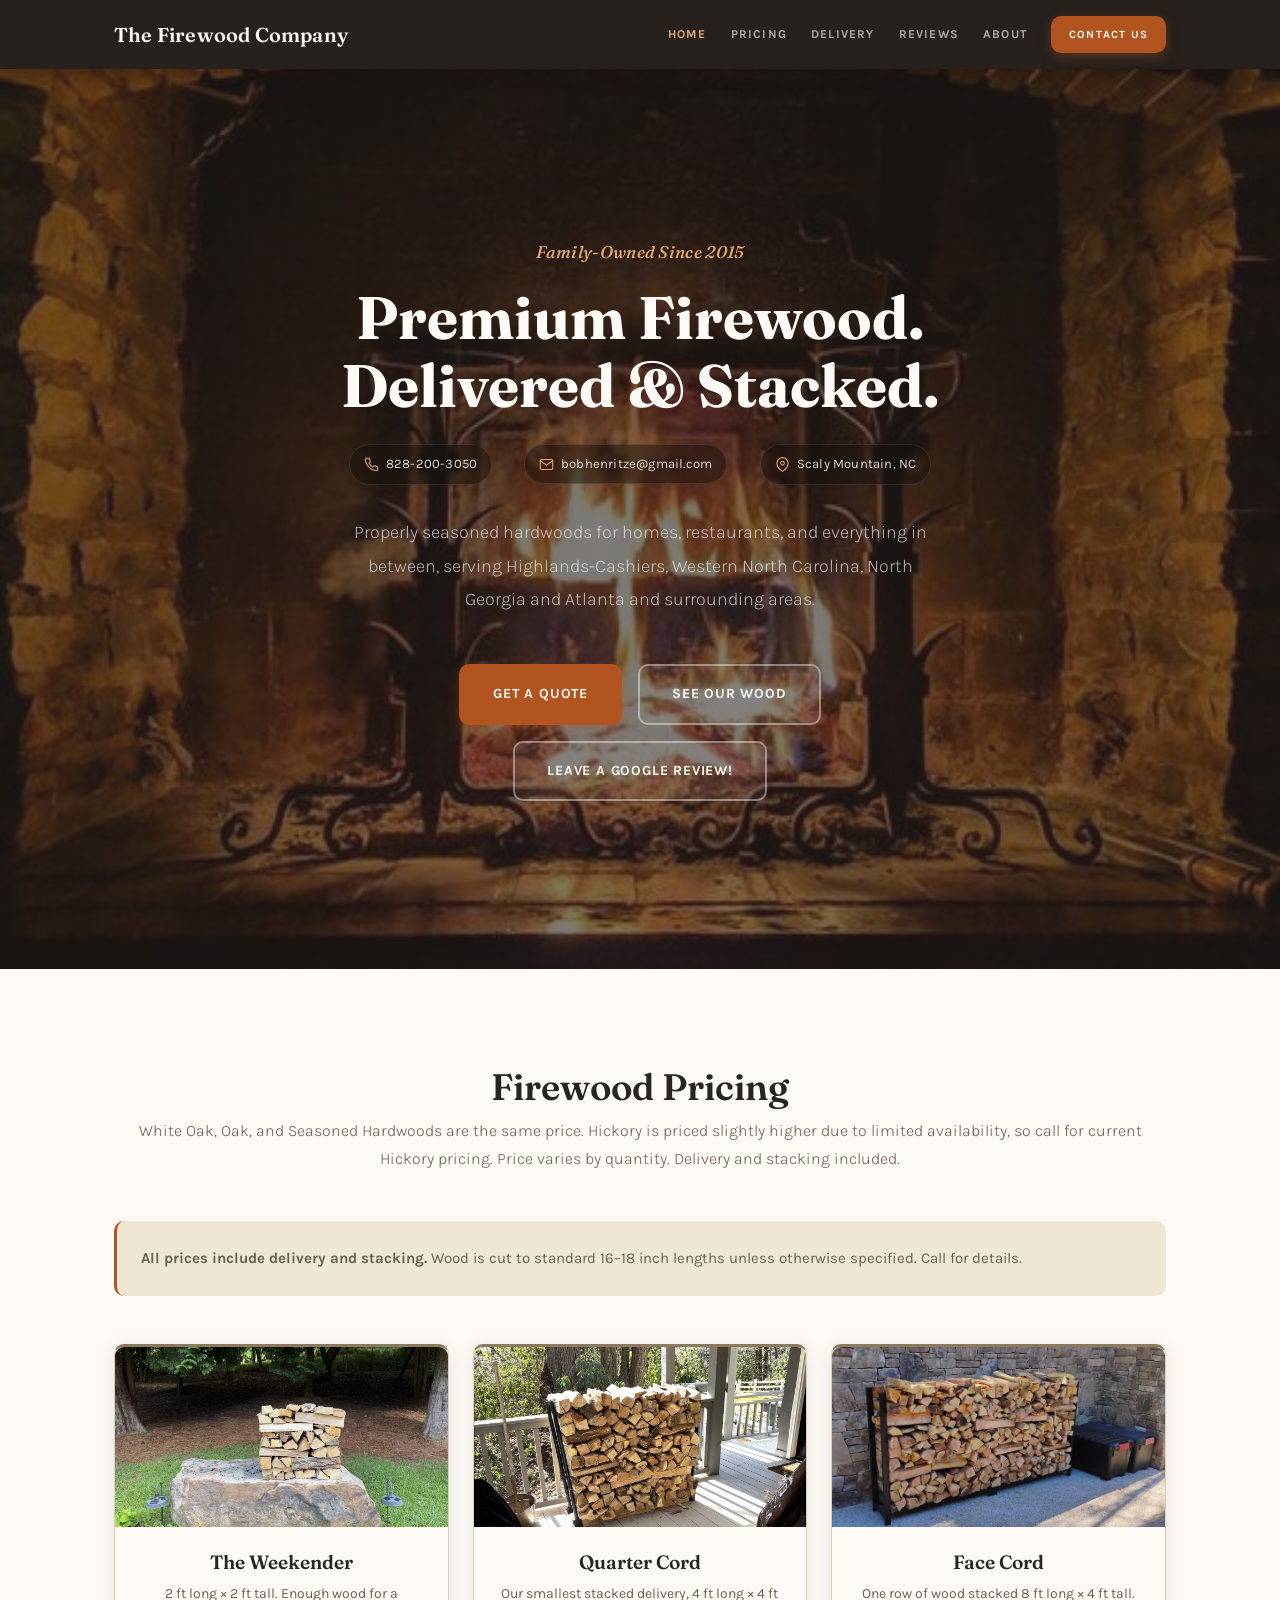
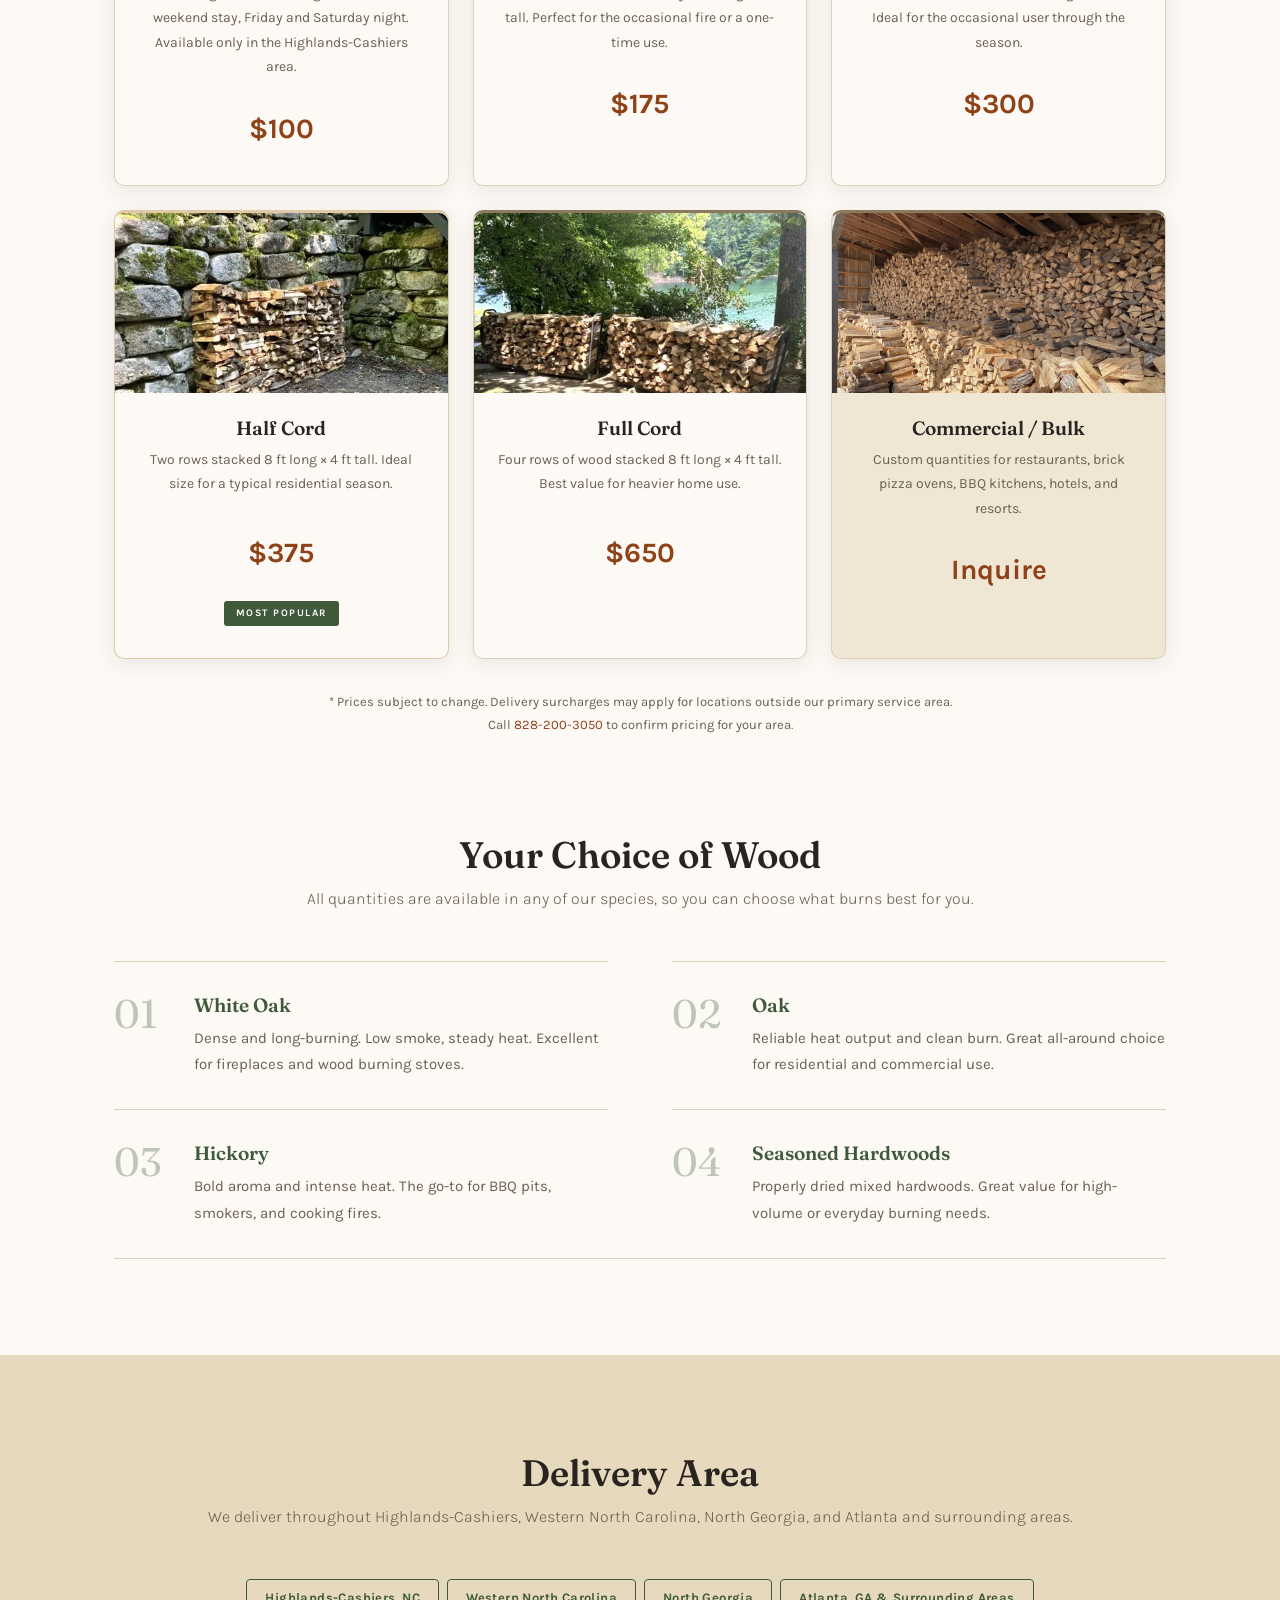
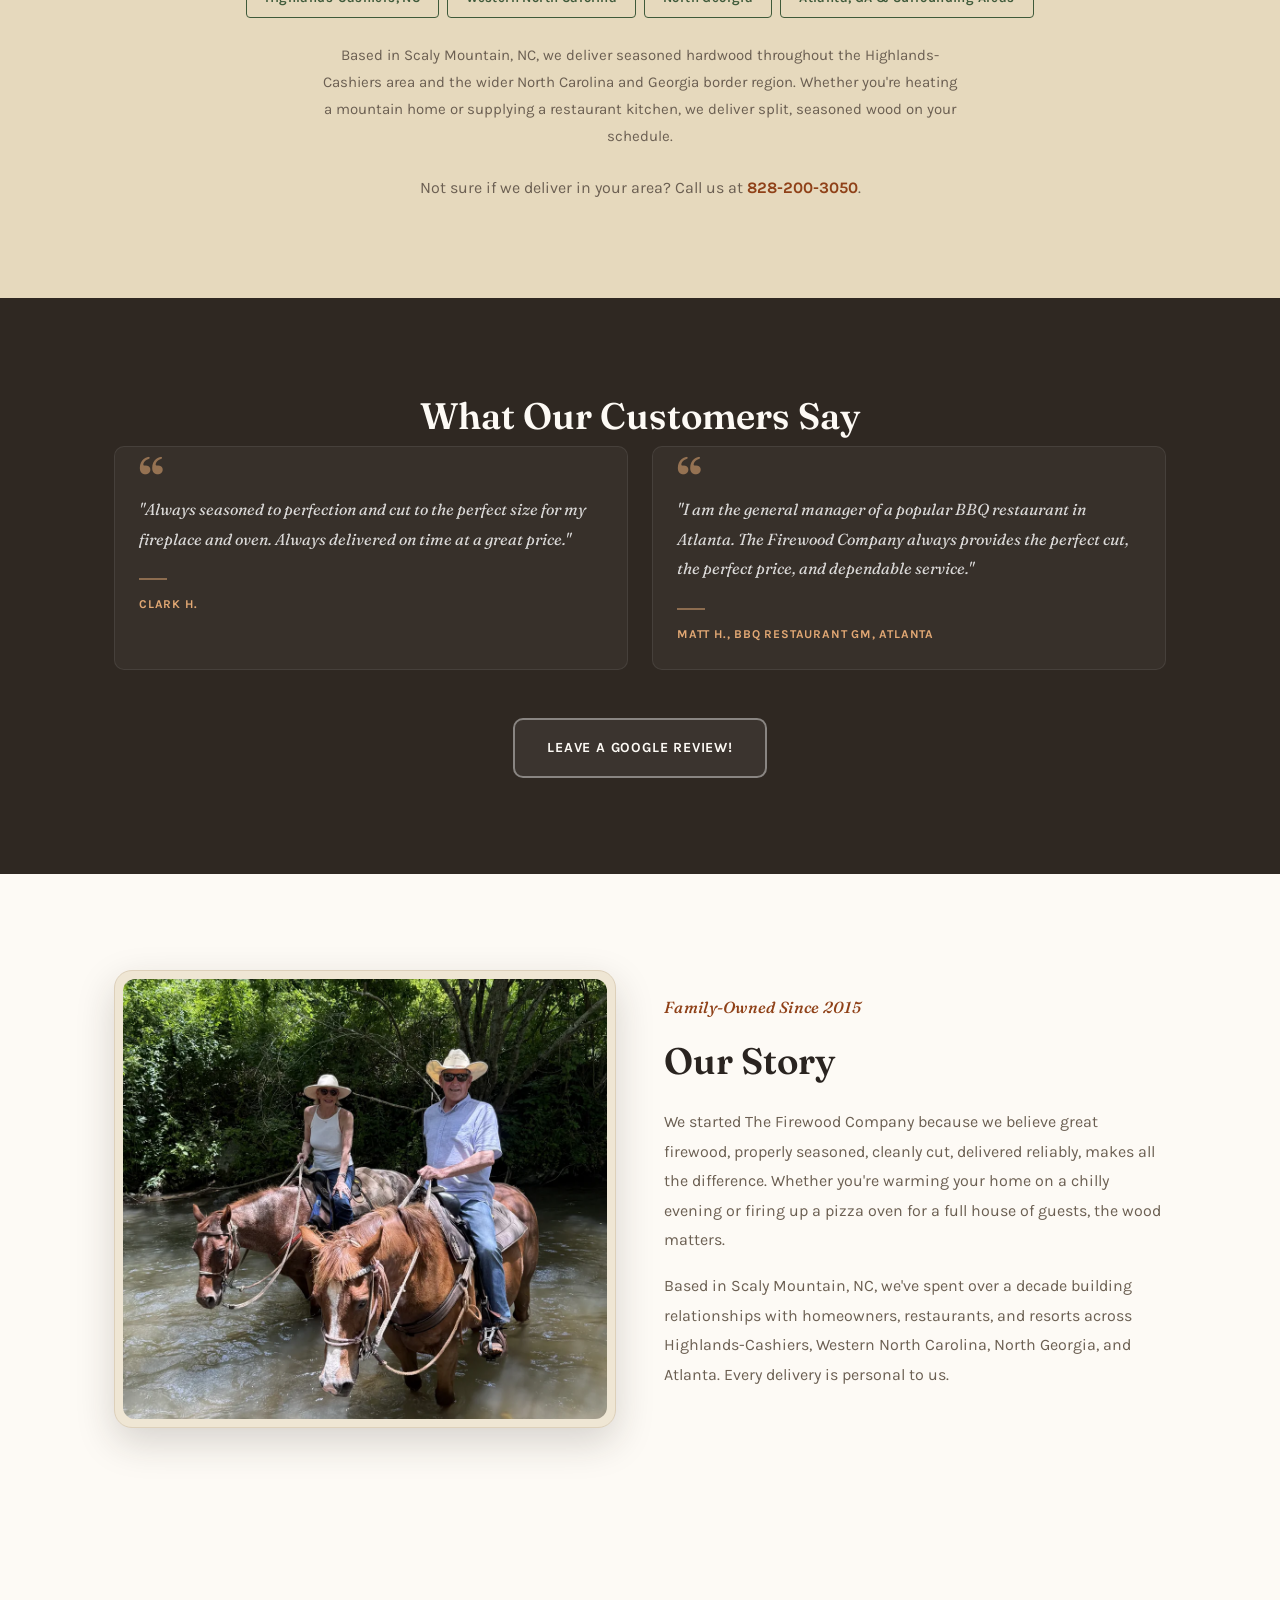
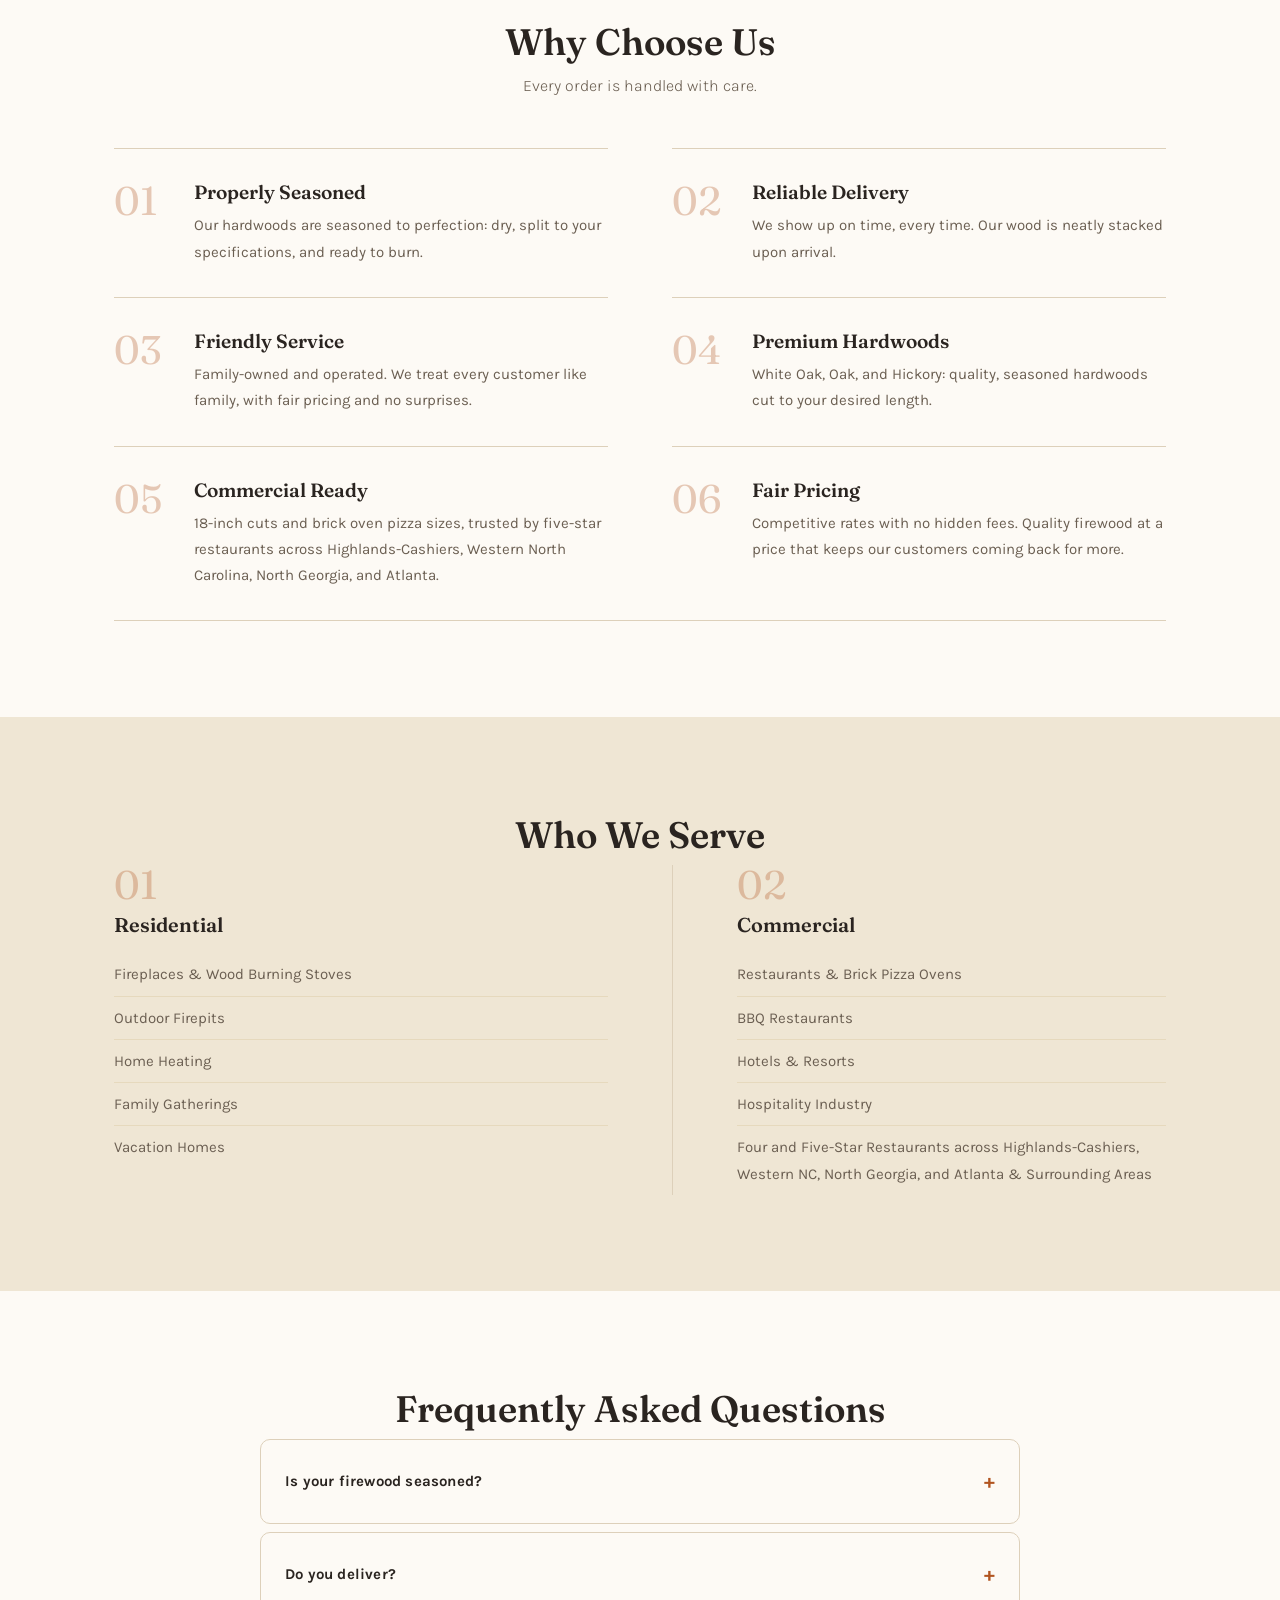
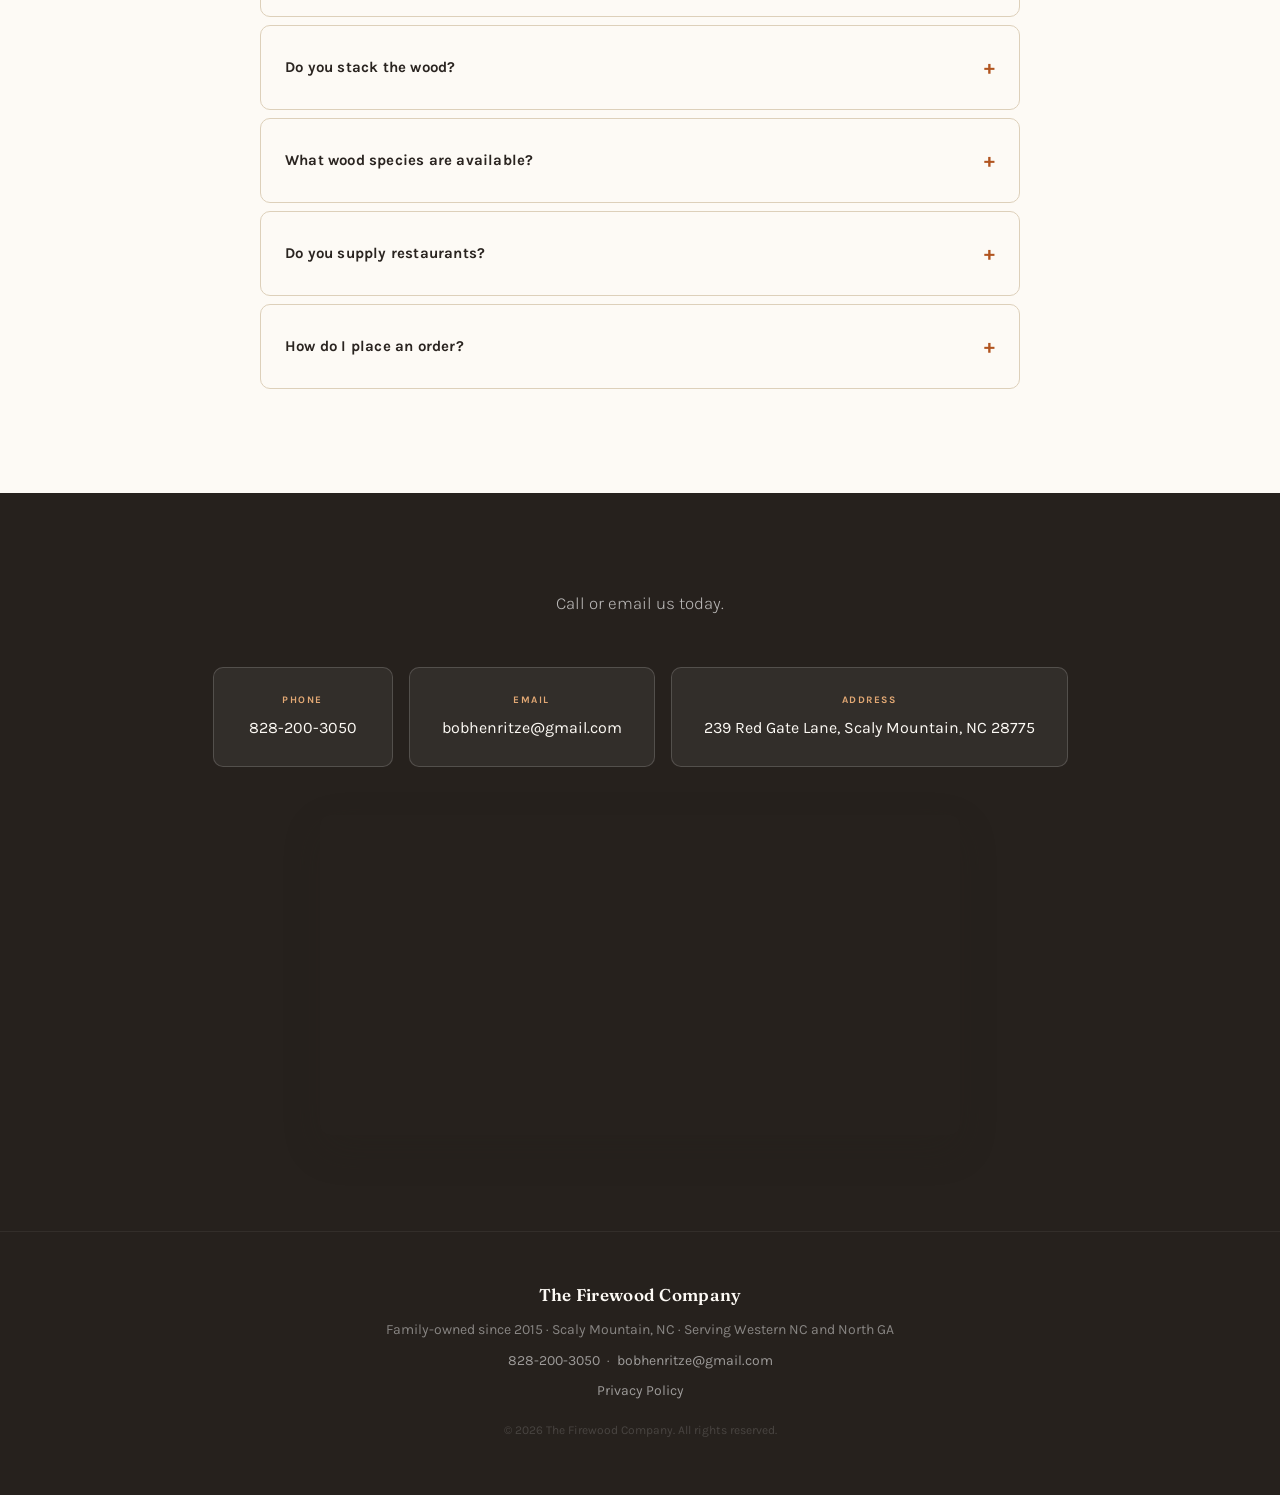
==== commit 756d6266: "Add GBP-aligned local SEO improvements: embedded map, local content, areaServed - Embedded a Google " ====
--- a/index.html
+++ b/index.html
@@ -43,6 +43,7 @@
       "addressCountry": "US"
     },
     "areaServed": [
+      "Scaly Mountain, NC",
       "Highlands-Cashiers, NC",
       "Western North Carolina",
       "North Georgia",
@@ -276,6 +277,7 @@
         <span class="area-tag">North Georgia</span>
         <span class="area-tag">Atlanta, GA &amp; Surrounding Areas</span>
       </div>
+      <p class="delivery-local-note">Based in Scaly Mountain, NC, we deliver seasoned hardwood throughout the Highlands-Cashiers area and the wider North Carolina and Georgia border region. Whether you're heating a mountain home or supplying a restaurant kitchen, we deliver split, seasoned wood on your schedule.</p>
       <p class="delivery-note">Not sure if we deliver in your area? Call us at <a href="tel:8282003050">828-200-3050</a>.</p>
     </div>
   </section>
@@ -451,6 +453,18 @@
           <span>239 Red Gate Lane, Scaly Mountain, NC 28775</span>
         </a>
       </div>
+      <div class="contact-map">
+        <iframe
+          src="https://www.google.com/maps?q=239+Red+Gate+Lane,+Scaly+Mountain,+NC+28775&output=embed"
+          width="100%"
+          height="320"
+          style="border:0"
+          allowfullscreen=""
+          loading="lazy"
+          referrerpolicy="no-referrer-when-downgrade"
+          title="Map showing The Firewood Company's location at 239 Red Gate Lane, Scaly Mountain, NC"
+        ></iframe>
+      </div>
     </div>
   </section>
 
--- a/styles.css
+++ b/styles.css
@@ -411,6 +411,14 @@
   font-family: 'Karla', Arial, sans-serif;
   letter-spacing: 0.4px;
 }
+.delivery-local-note {
+  text-align: center;
+  color: var(--text-muted);
+  font-size: 15px;
+  line-height: 1.8;
+  max-width: 640px;
+  margin: 0 auto var(--space-4);
+}
 .delivery-note {
   text-align: center;
   color: var(--text-muted);
@@ -527,6 +535,14 @@
   justify-content: center;
   gap: var(--space-3);
 }
+.contact-map {
+  max-width: 640px;
+  margin: var(--space-6) auto 0;
+  border-radius: var(--radius);
+  overflow: hidden;
+  box-shadow: var(--shadow-lg);
+}
+.contact-map iframe { display: block; }
 .contact-link {
   display: flex;
   flex-direction: column;
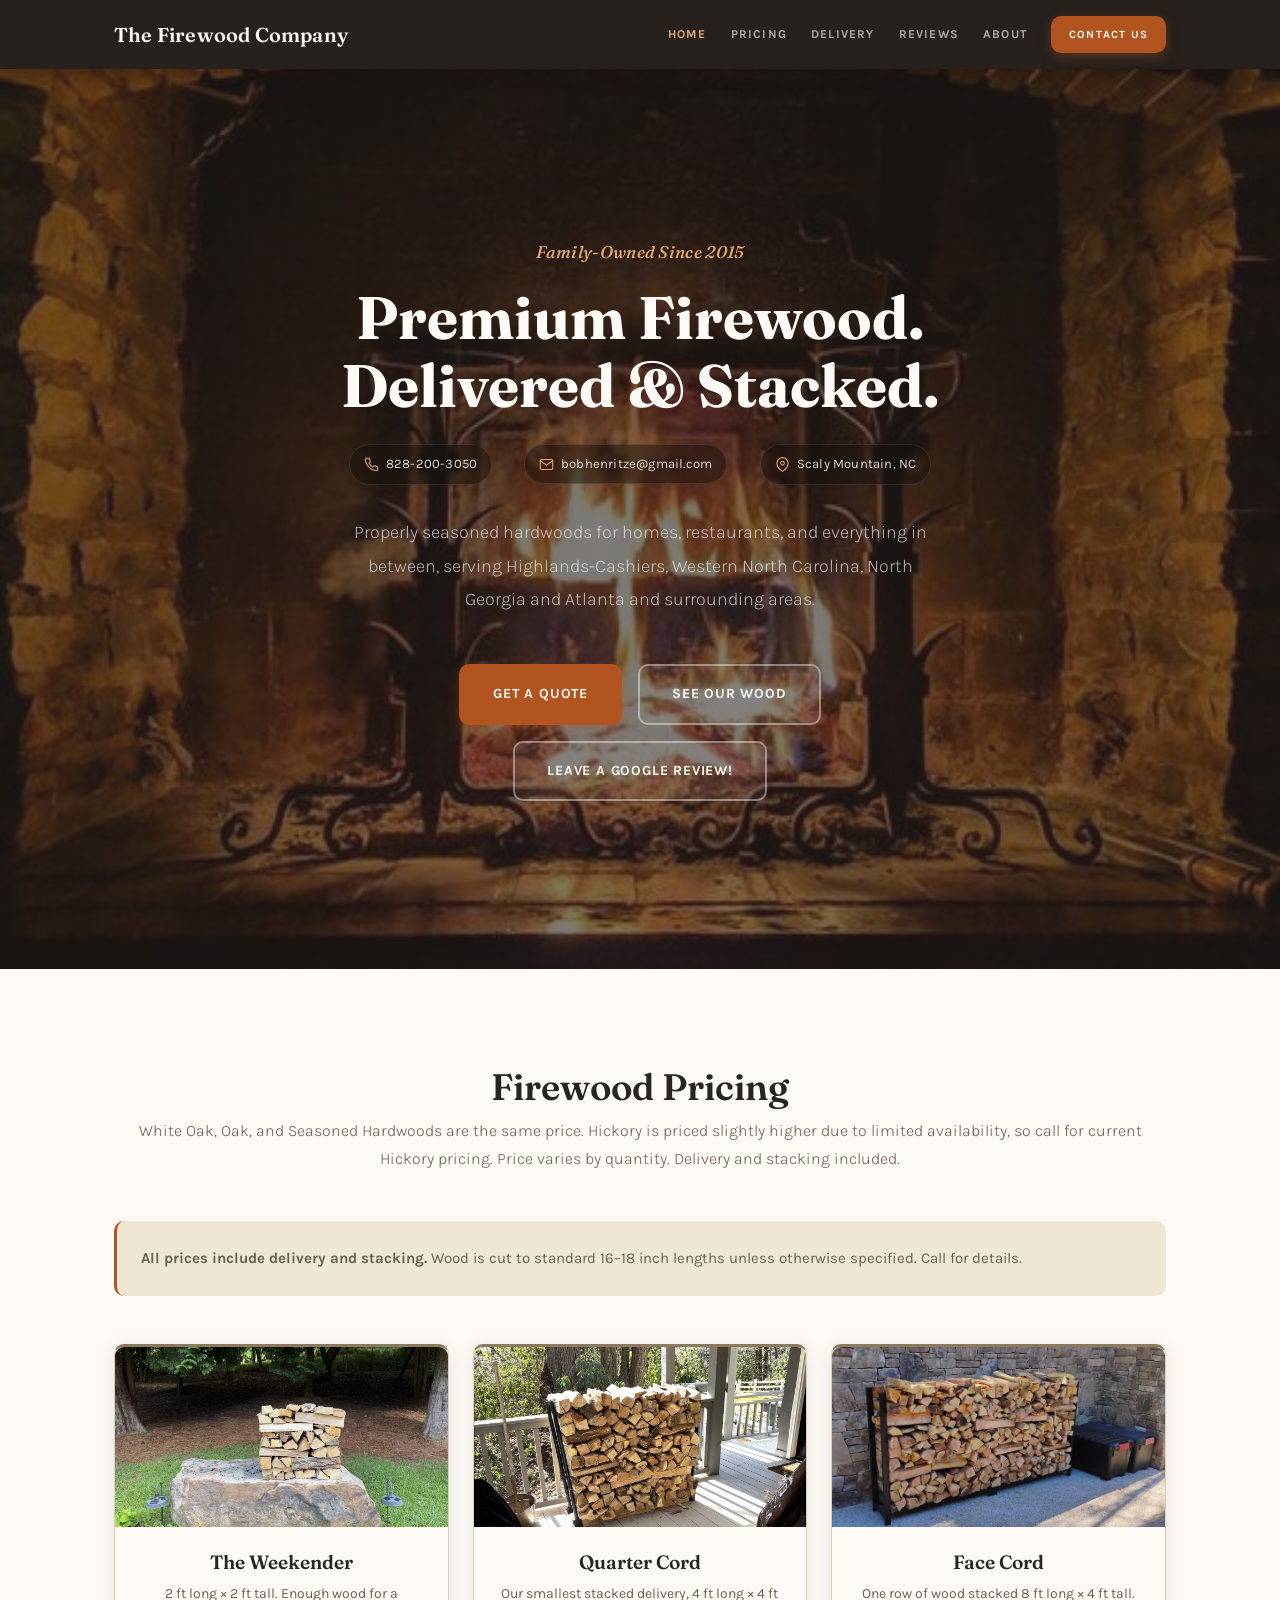
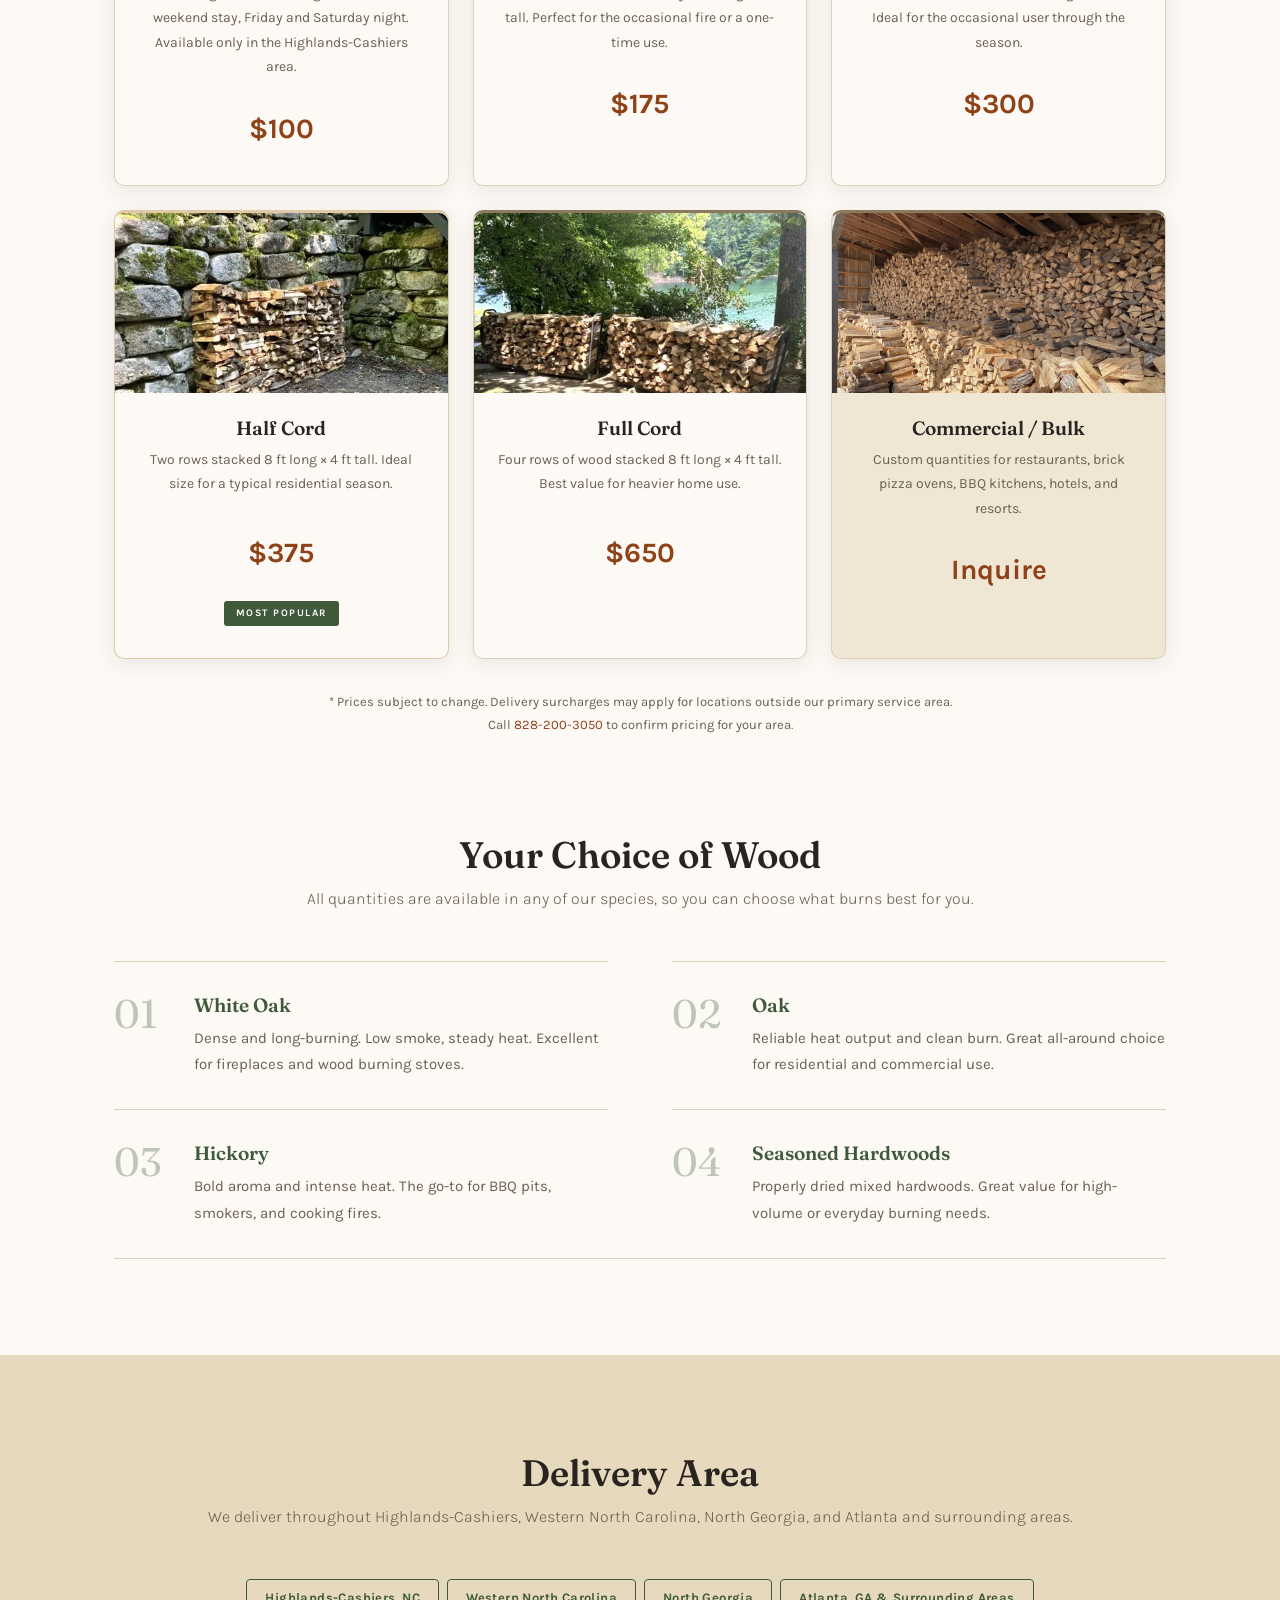
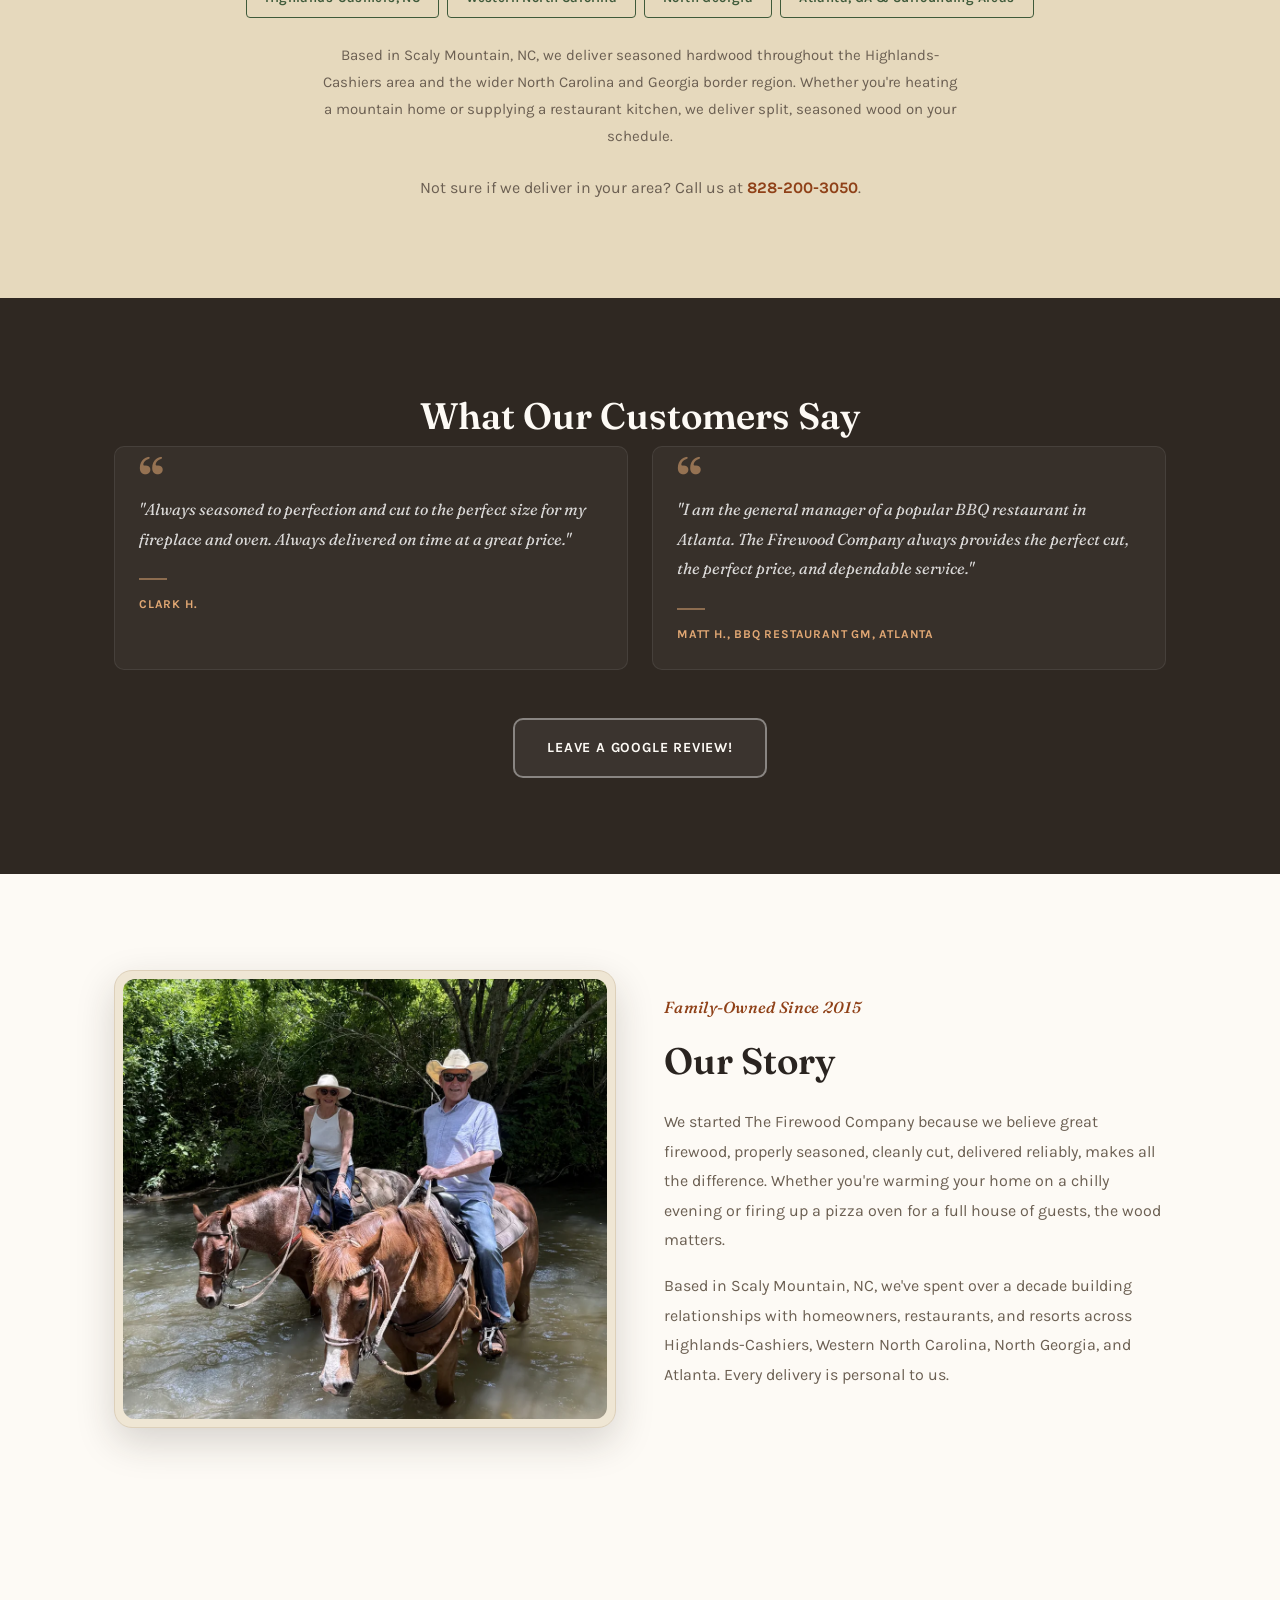
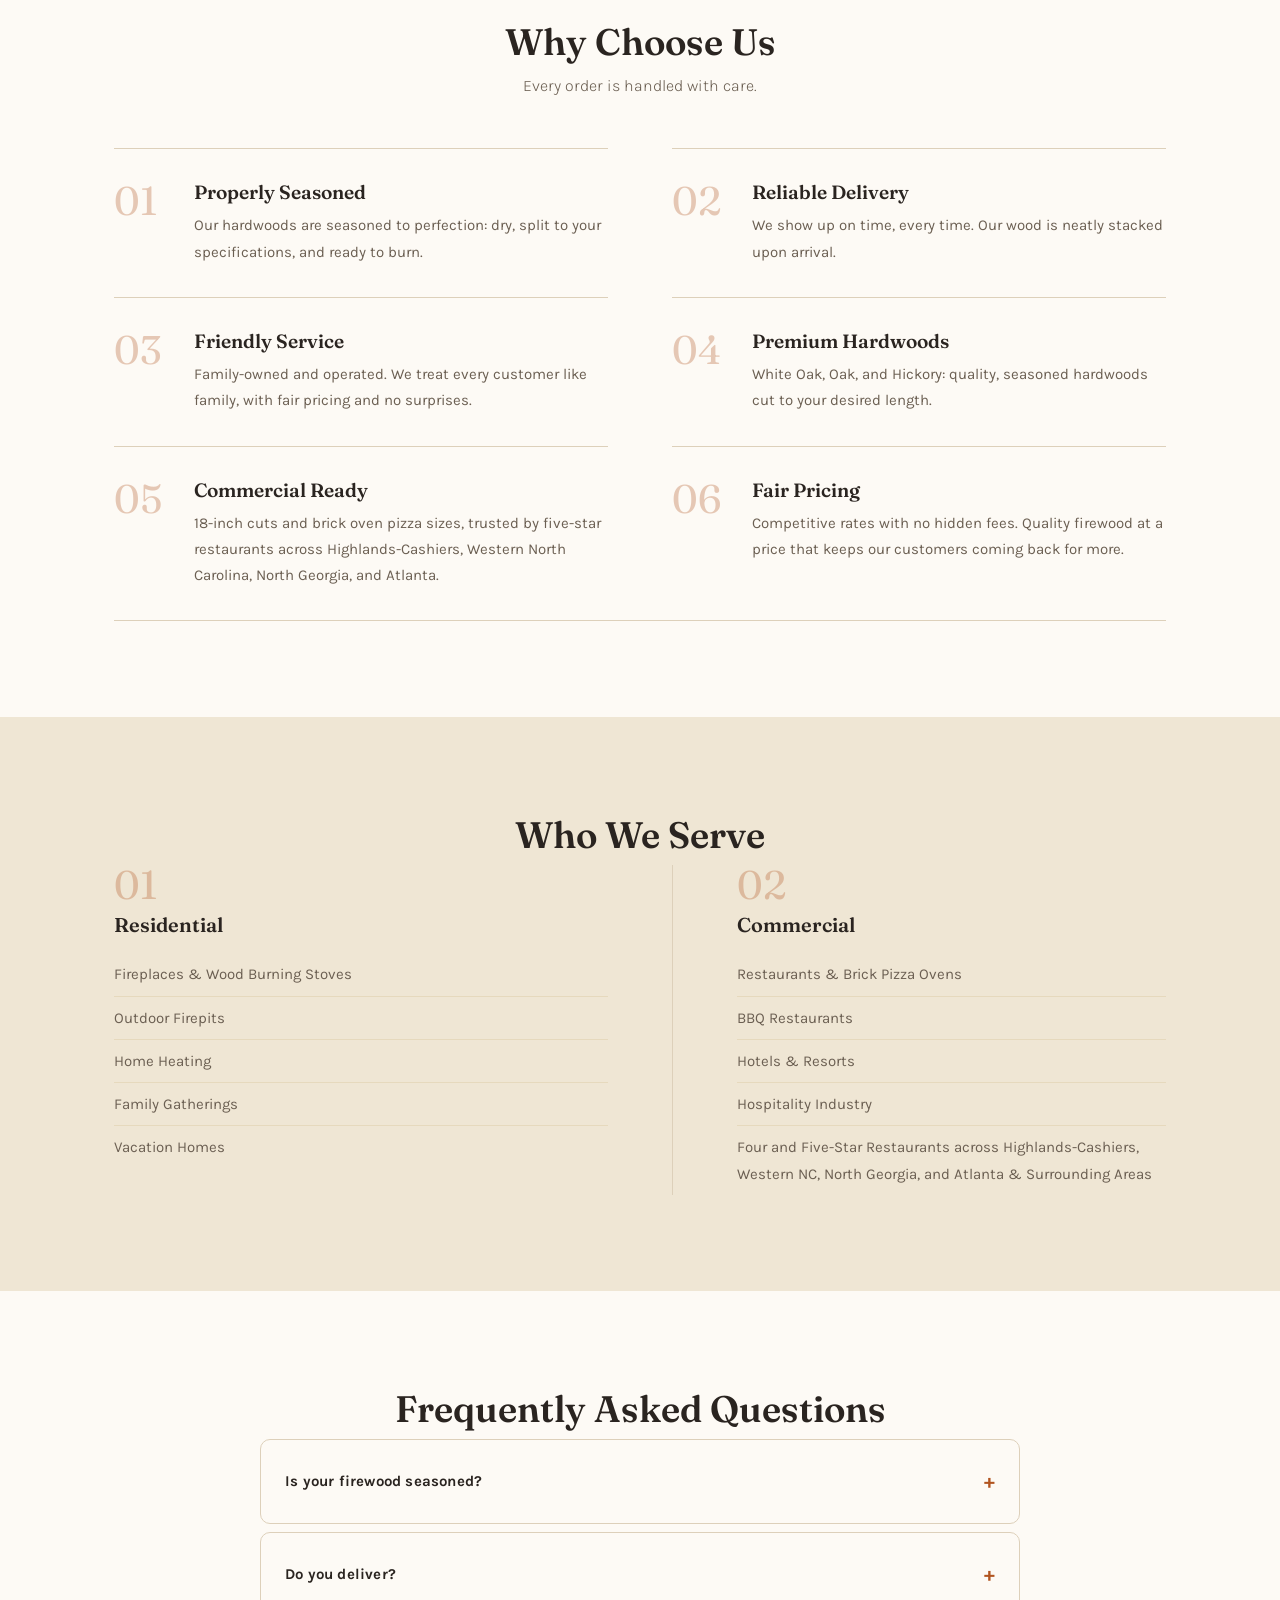
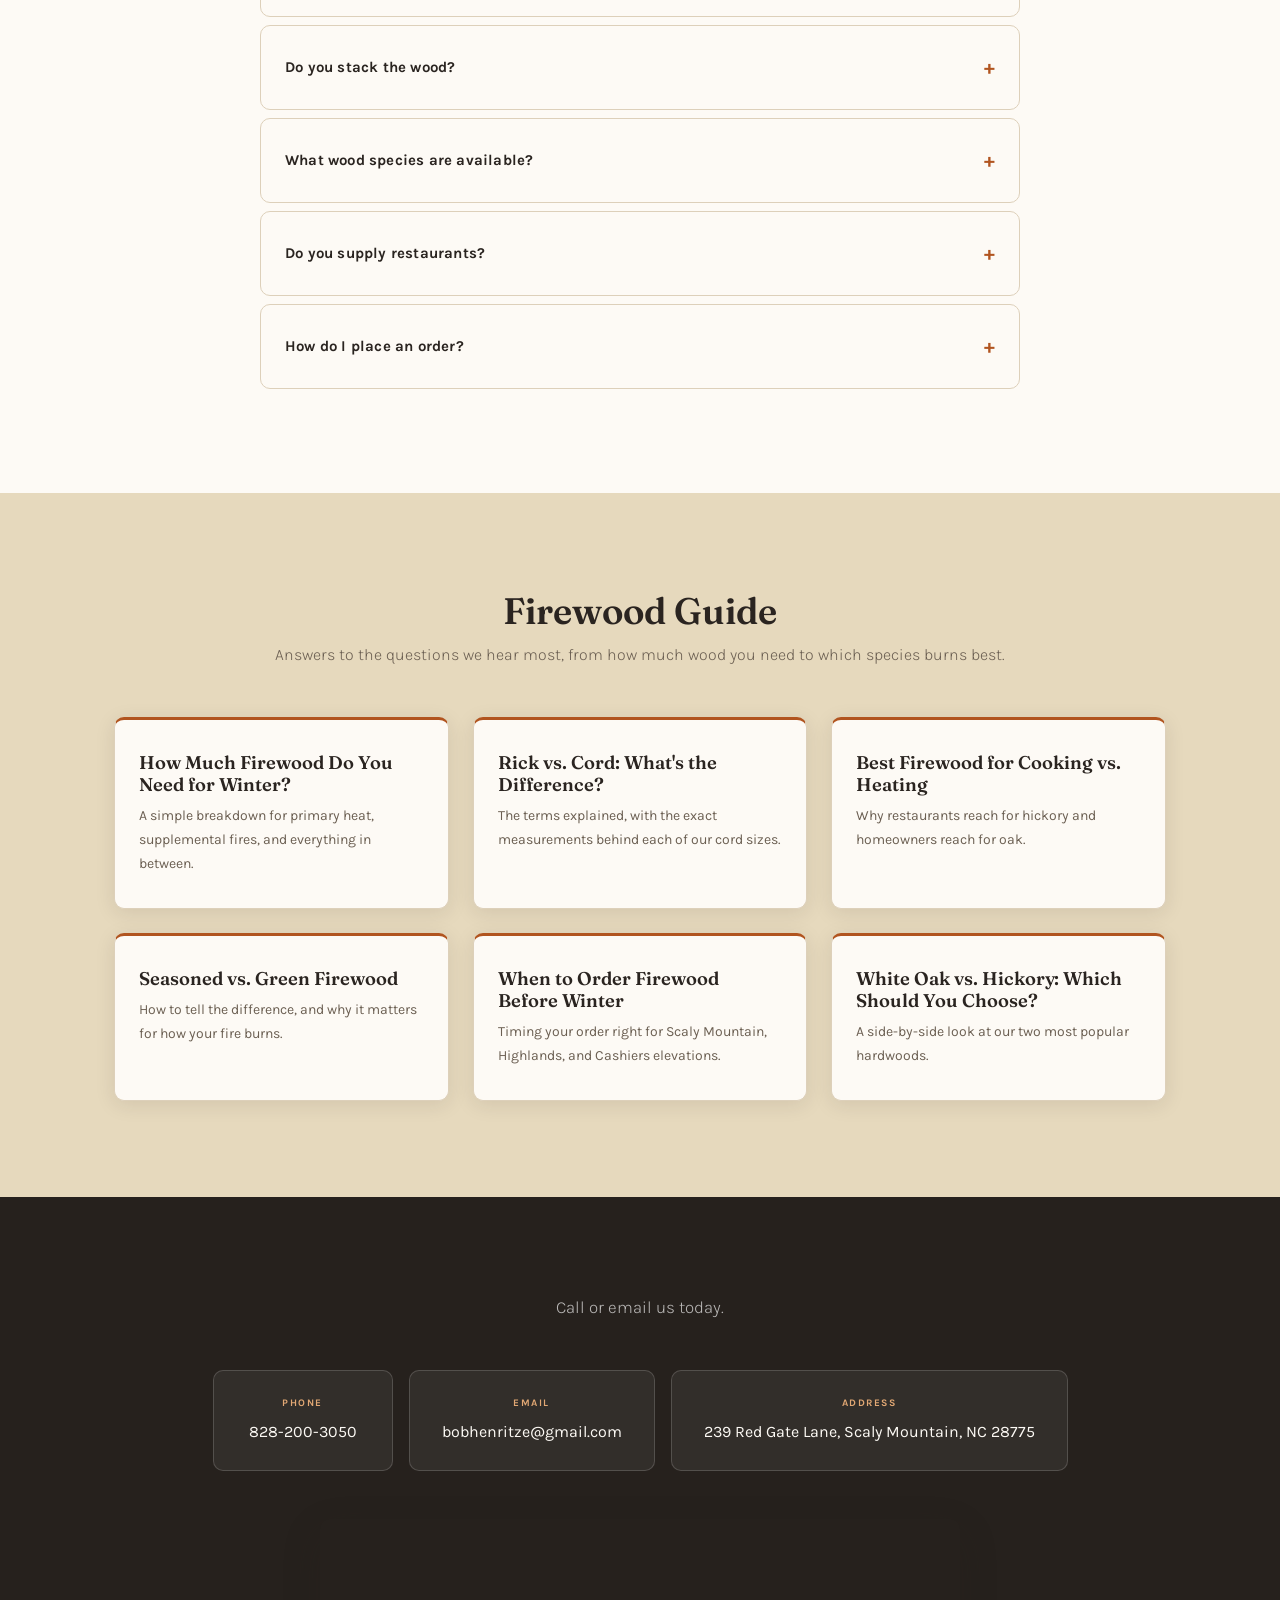
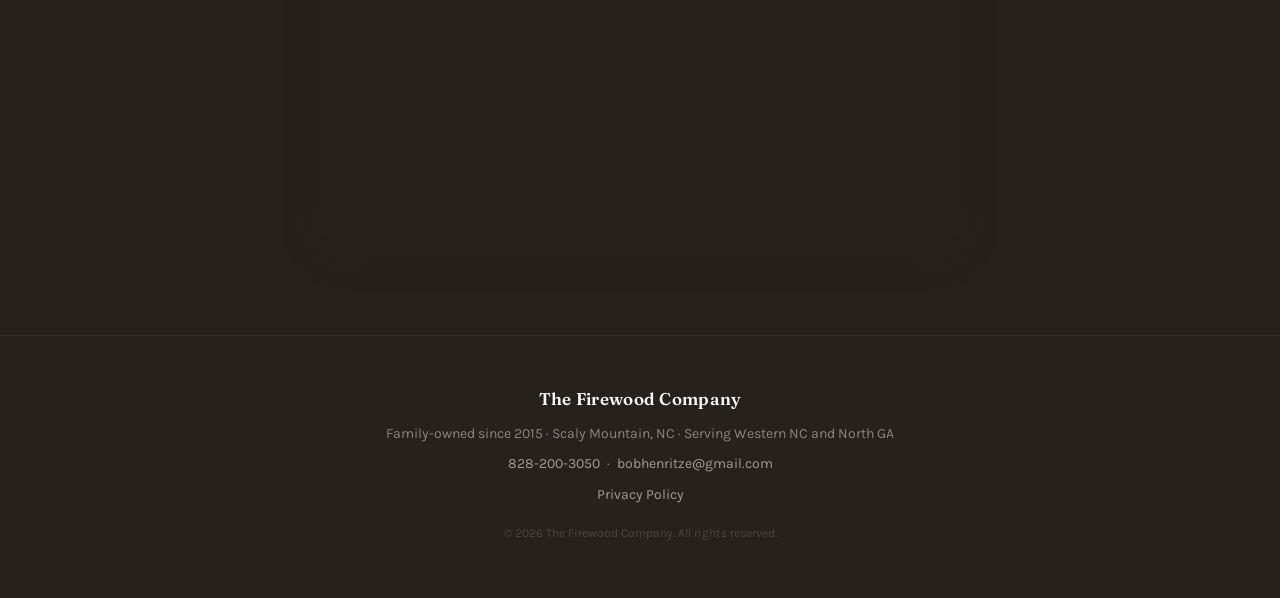
==== commit c1778ef1: "Add Firewood Guide content section with 6 SEO articles New content marketing section, per the conten" ====
--- a/index.html
+++ b/index.html
@@ -435,6 +435,40 @@
     </div>
   </section>
 
+  <!-- FIREWOOD GUIDE -->
+  <section id="guide" class="section guide bg-light">
+    <div class="container">
+      <h2 class="section-title">Firewood Guide</h2>
+      <p class="section-sub">Answers to the questions we hear most, from how much wood you need to which species burns best.</p>
+      <div class="guide-grid">
+        <a href="how-much-firewood-for-winter.html" class="guide-card">
+          <h3>How Much Firewood Do You Need for Winter?</h3>
+          <p>A simple breakdown for primary heat, supplemental fires, and everything in between.</p>
+        </a>
+        <a href="rick-vs-cord.html" class="guide-card">
+          <h3>Rick vs. Cord: What's the Difference?</h3>
+          <p>The terms explained, with the exact measurements behind each of our cord sizes.</p>
+        </a>
+        <a href="best-firewood-cooking-vs-heating.html" class="guide-card">
+          <h3>Best Firewood for Cooking vs. Heating</h3>
+          <p>Why restaurants reach for hickory and homeowners reach for oak.</p>
+        </a>
+        <a href="seasoned-vs-green-firewood.html" class="guide-card">
+          <h3>Seasoned vs. Green Firewood</h3>
+          <p>How to tell the difference, and why it matters for how your fire burns.</p>
+        </a>
+        <a href="when-to-order-firewood-nc-mountains.html" class="guide-card">
+          <h3>When to Order Firewood Before Winter</h3>
+          <p>Timing your order right for Scaly Mountain, Highlands, and Cashiers elevations.</p>
+        </a>
+        <a href="white-oak-vs-hickory.html" class="guide-card">
+          <h3>White Oak vs. Hickory: Which Should You Choose?</h3>
+          <p>A side-by-side look at our two most popular hardwoods.</p>
+        </a>
+      </div>
+    </div>
+  </section>
+
   <!-- CONTACT CTA -->
   <section id="contact" class="section contact bg-brand">
     <div class="container contact-inner">
--- a/styles.css
+++ b/styles.css
@@ -373,6 +373,35 @@
 
 /* --- Customers --- */
 .customers { background: var(--light); }
+
+/* --- Firewood Guide --- */
+.guide-grid {
+  display: grid;
+  grid-template-columns: repeat(auto-fit, minmax(260px, 1fr));
+  gap: var(--space-4);
+}
+.guide-card {
+  display: block;
+  background: var(--white);
+  border: 1px solid var(--border);
+  border-top: 3px solid var(--brand);
+  border-radius: var(--radius);
+  padding: var(--space-5) var(--space-4);
+  box-shadow: var(--shadow);
+  transition: transform 0.2s ease, box-shadow 0.2s ease;
+}
+.guide-card:hover {
+  transform: translateY(-3px);
+  box-shadow: var(--shadow-lg);
+  text-decoration: none;
+}
+.guide-card h3 {
+  font-size: 1.15rem;
+  font-weight: 600;
+  margin-bottom: var(--space-2);
+  color: var(--text);
+}
+.guide-card p { font-size: 14px; color: var(--text-muted); line-height: 1.7; }
 .edit-cols {
   display: grid;
   grid-template-columns: 1fr 1fr;
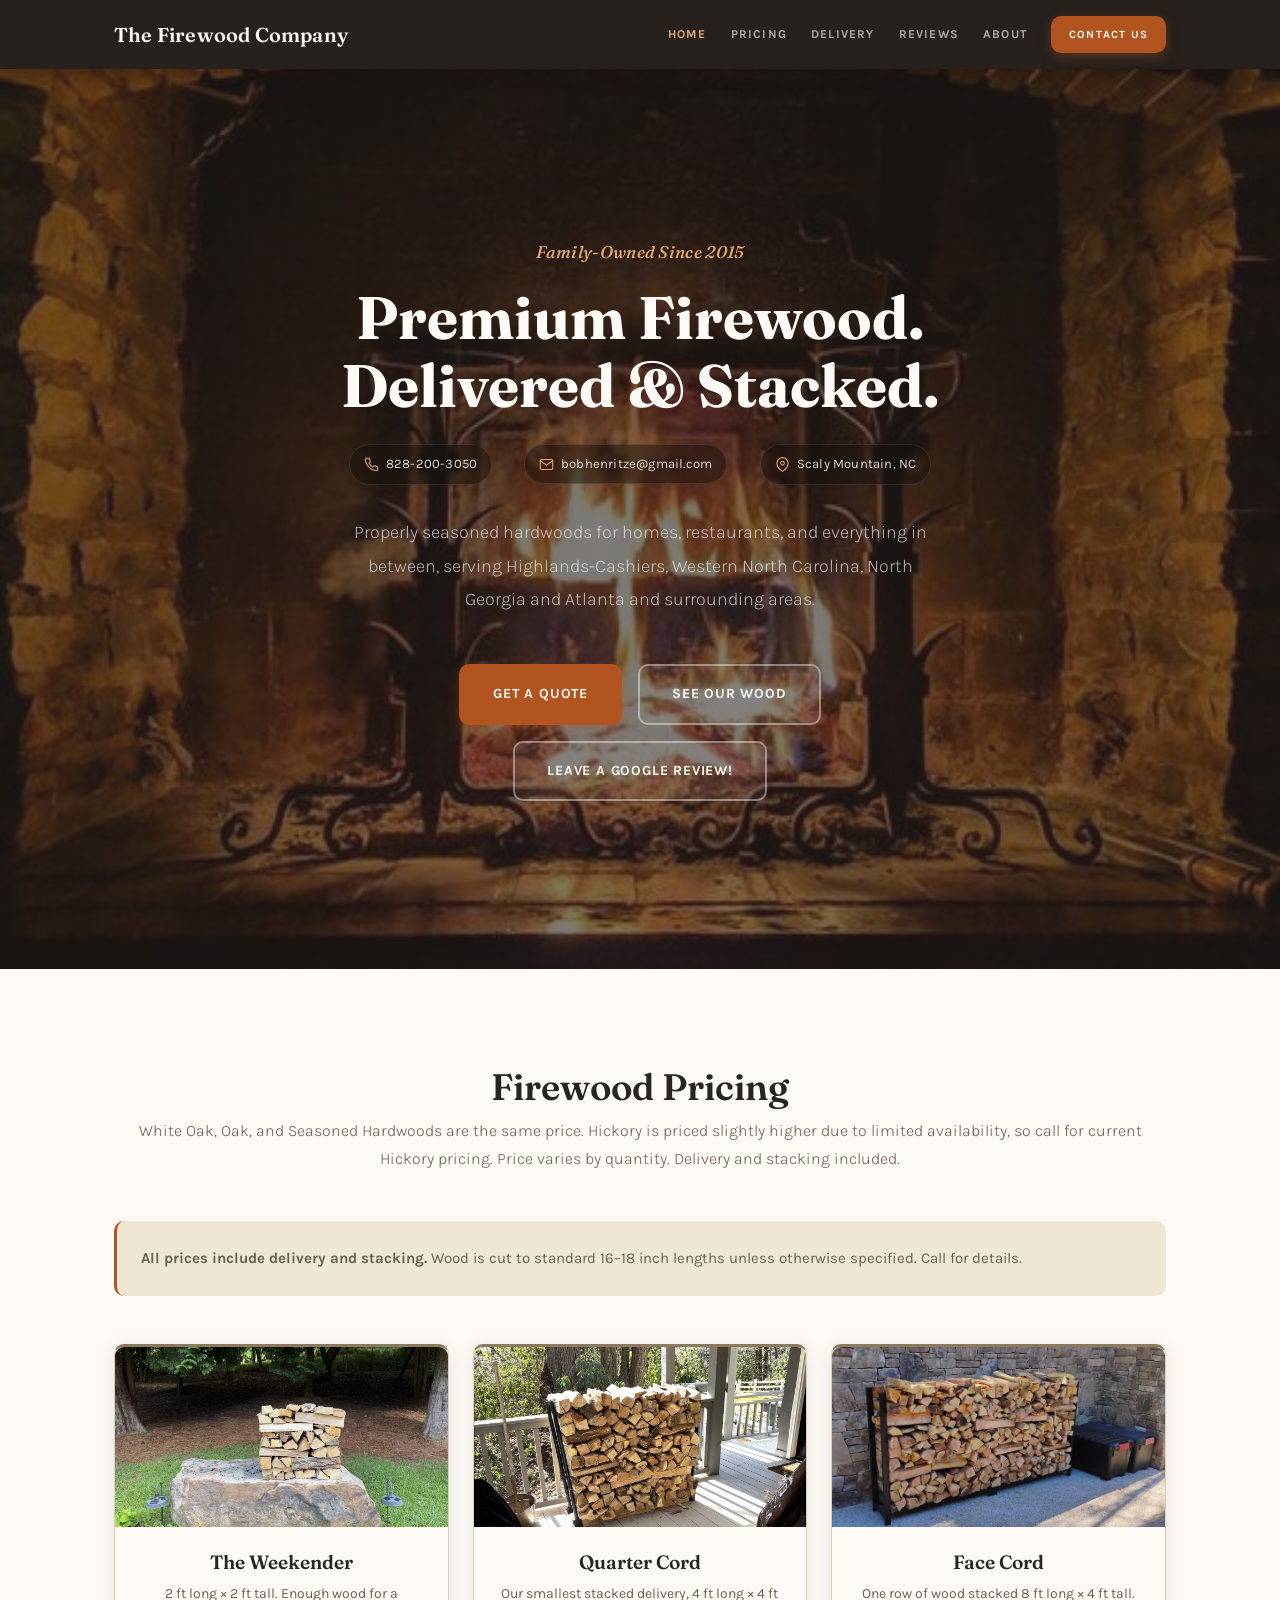
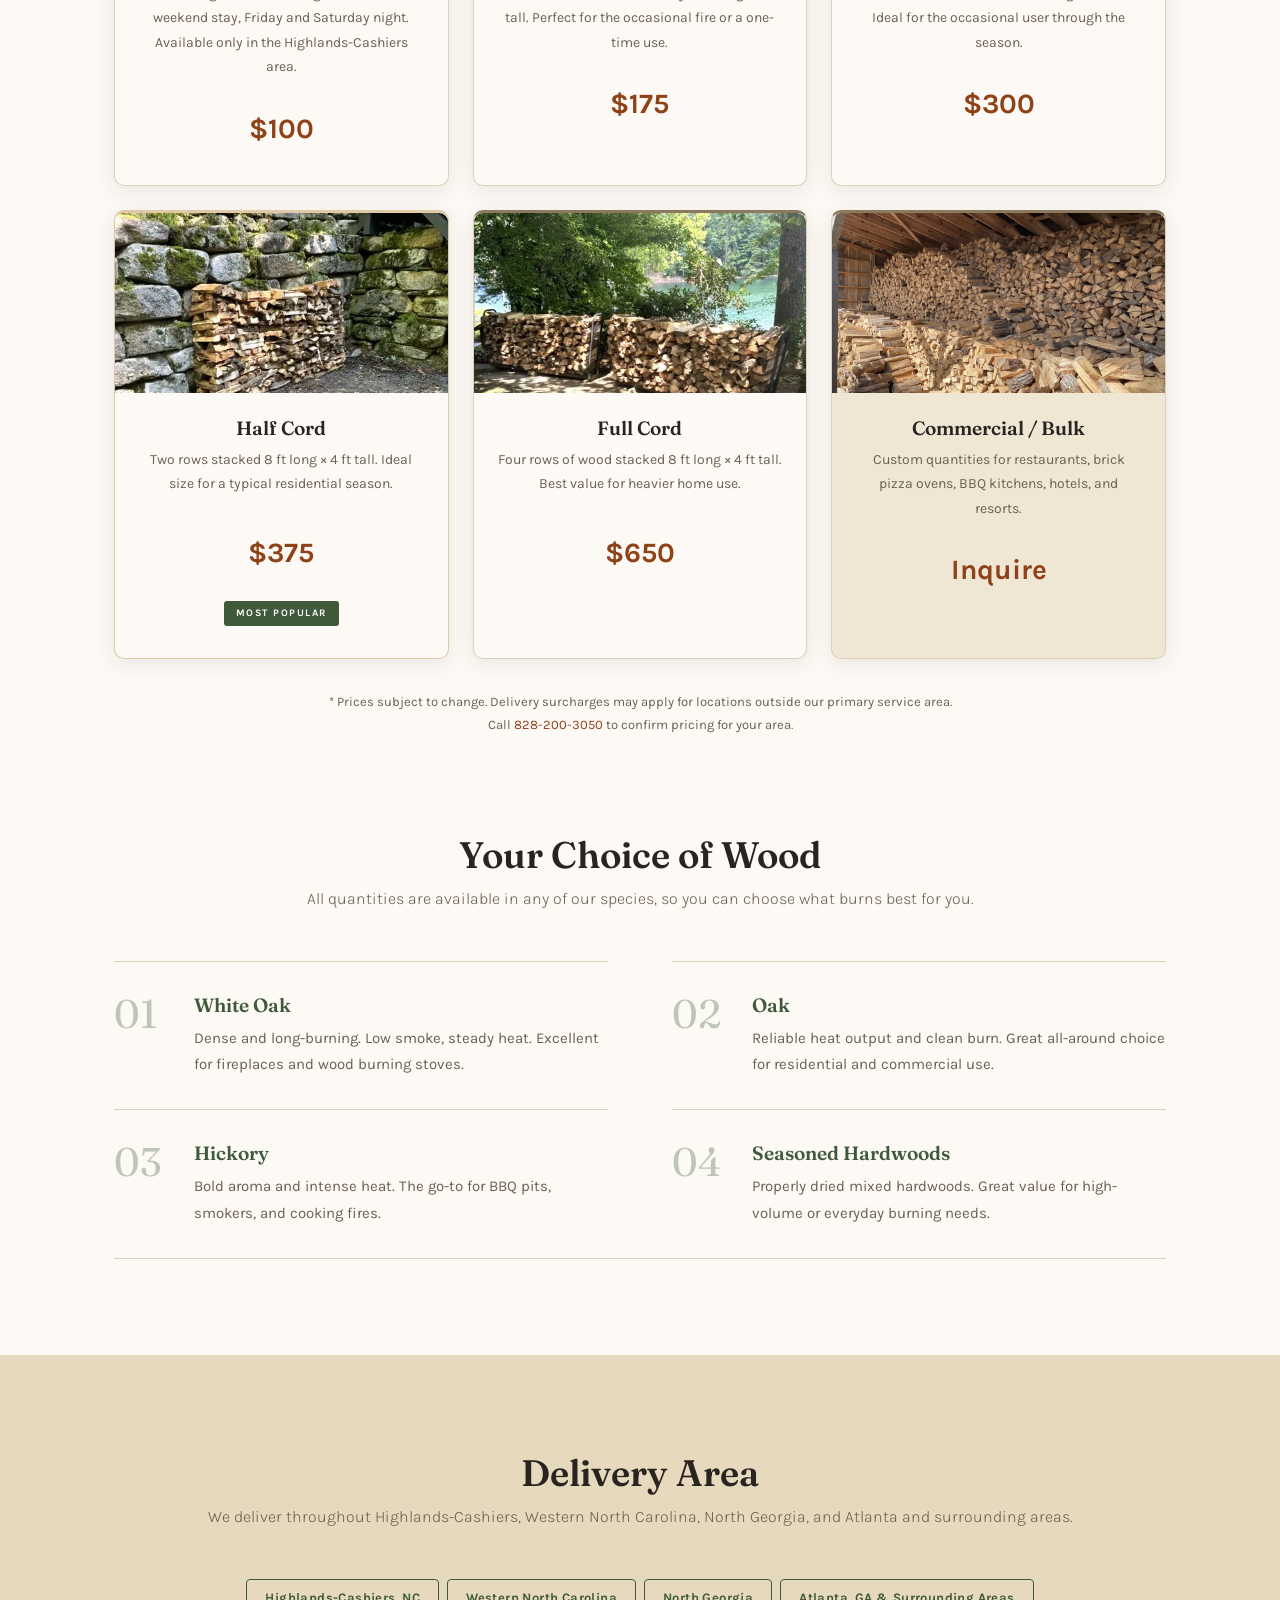
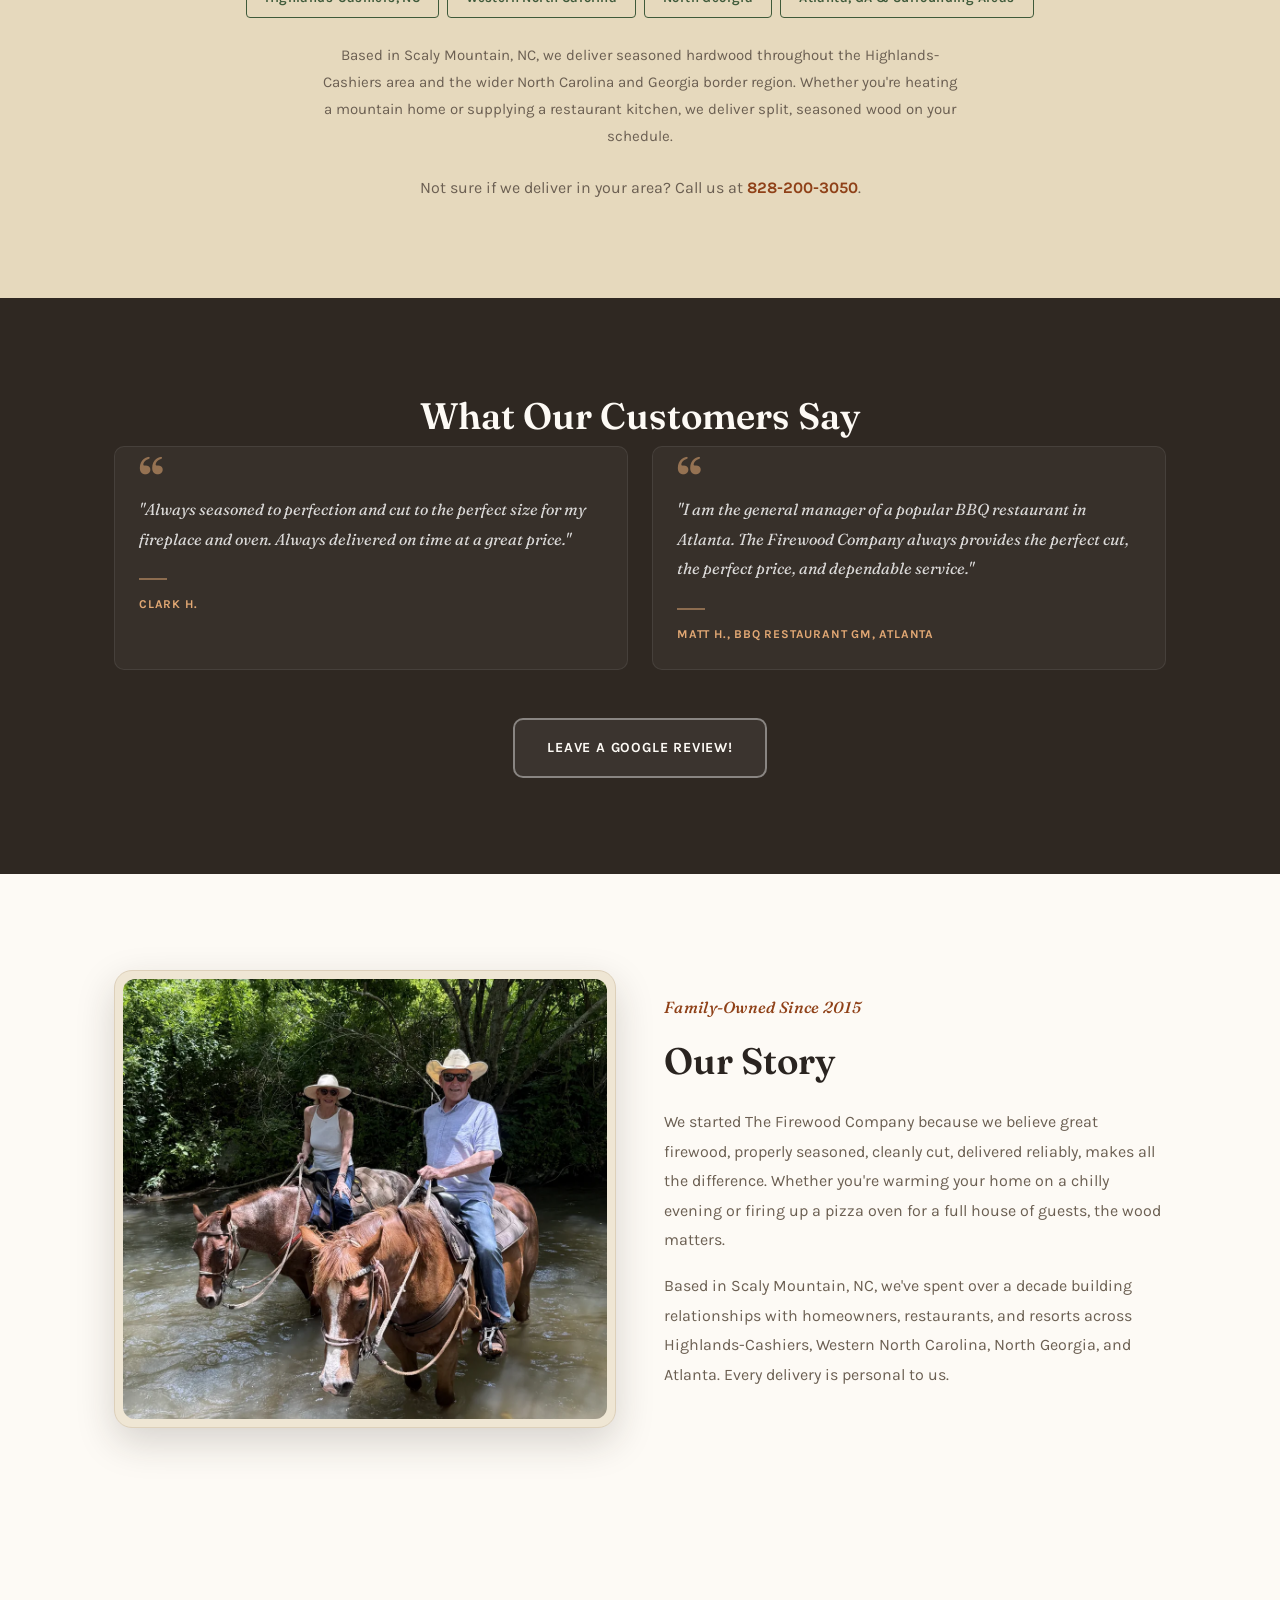
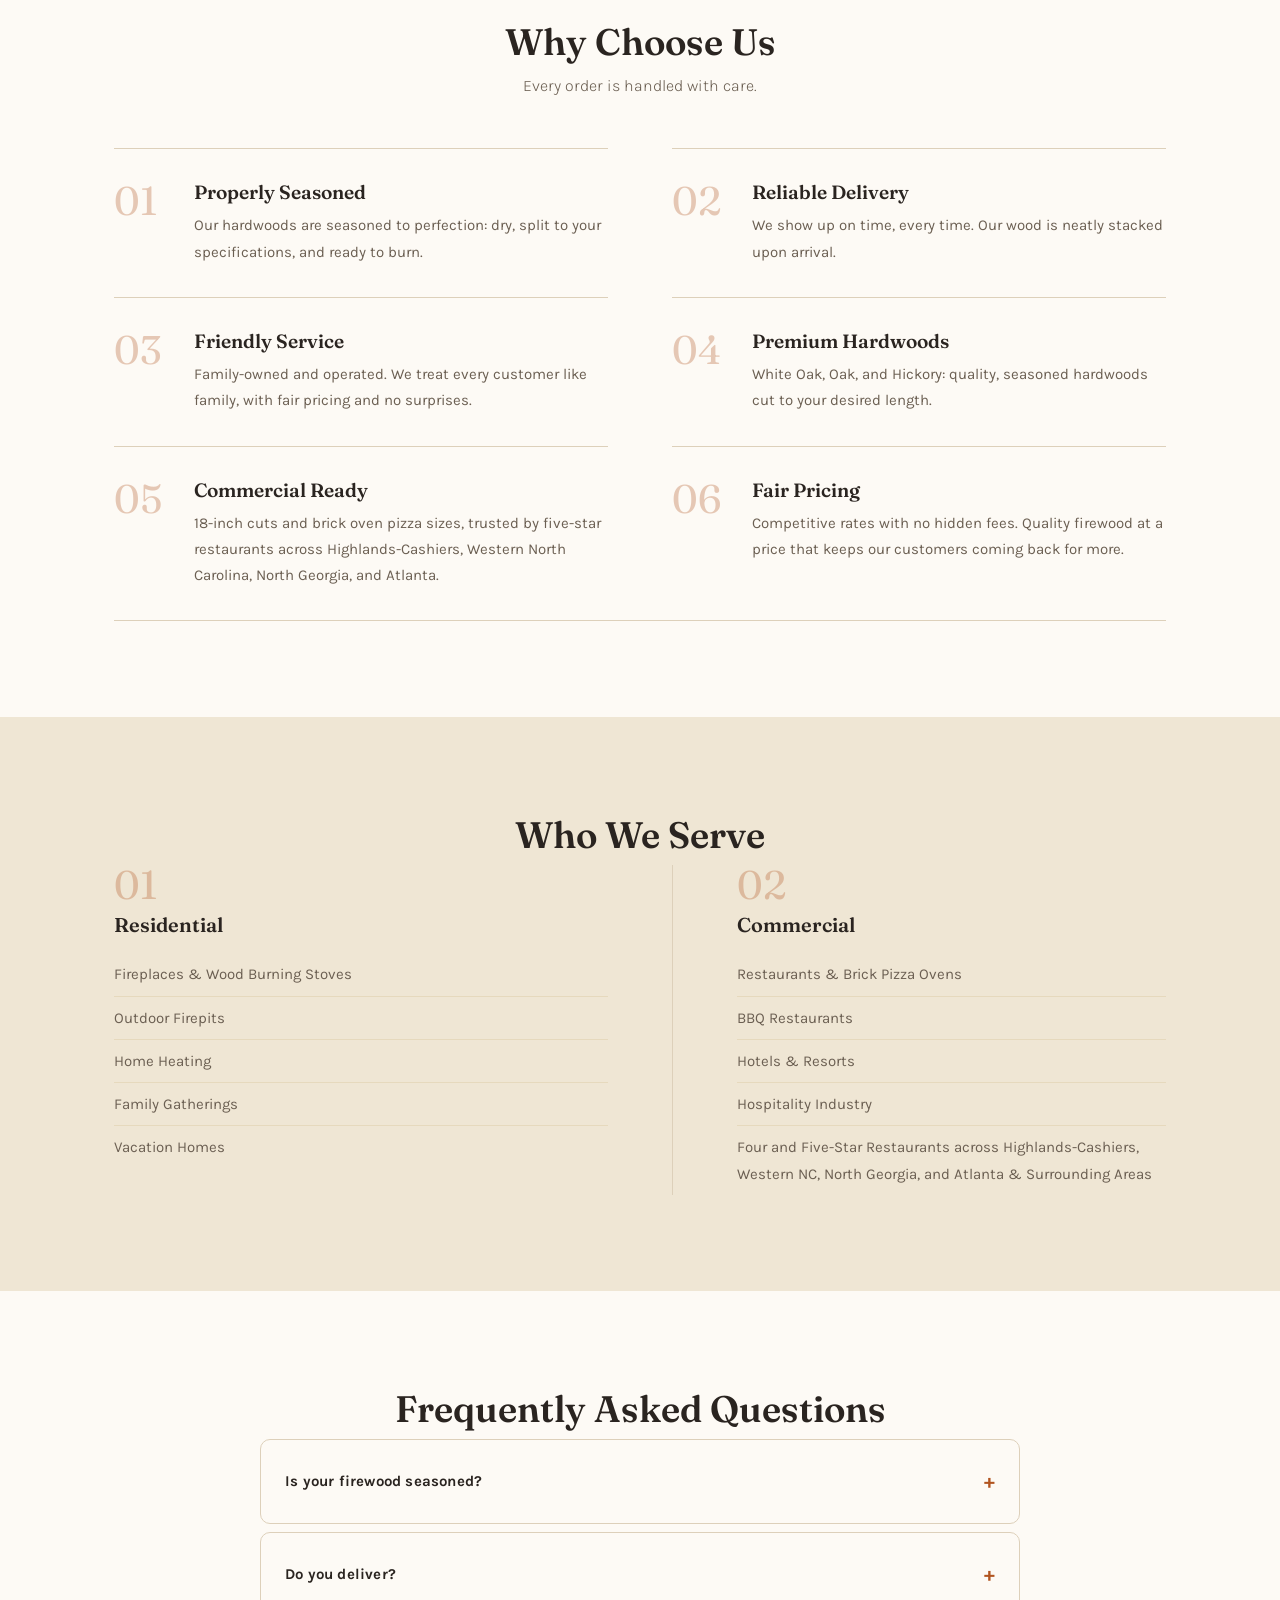
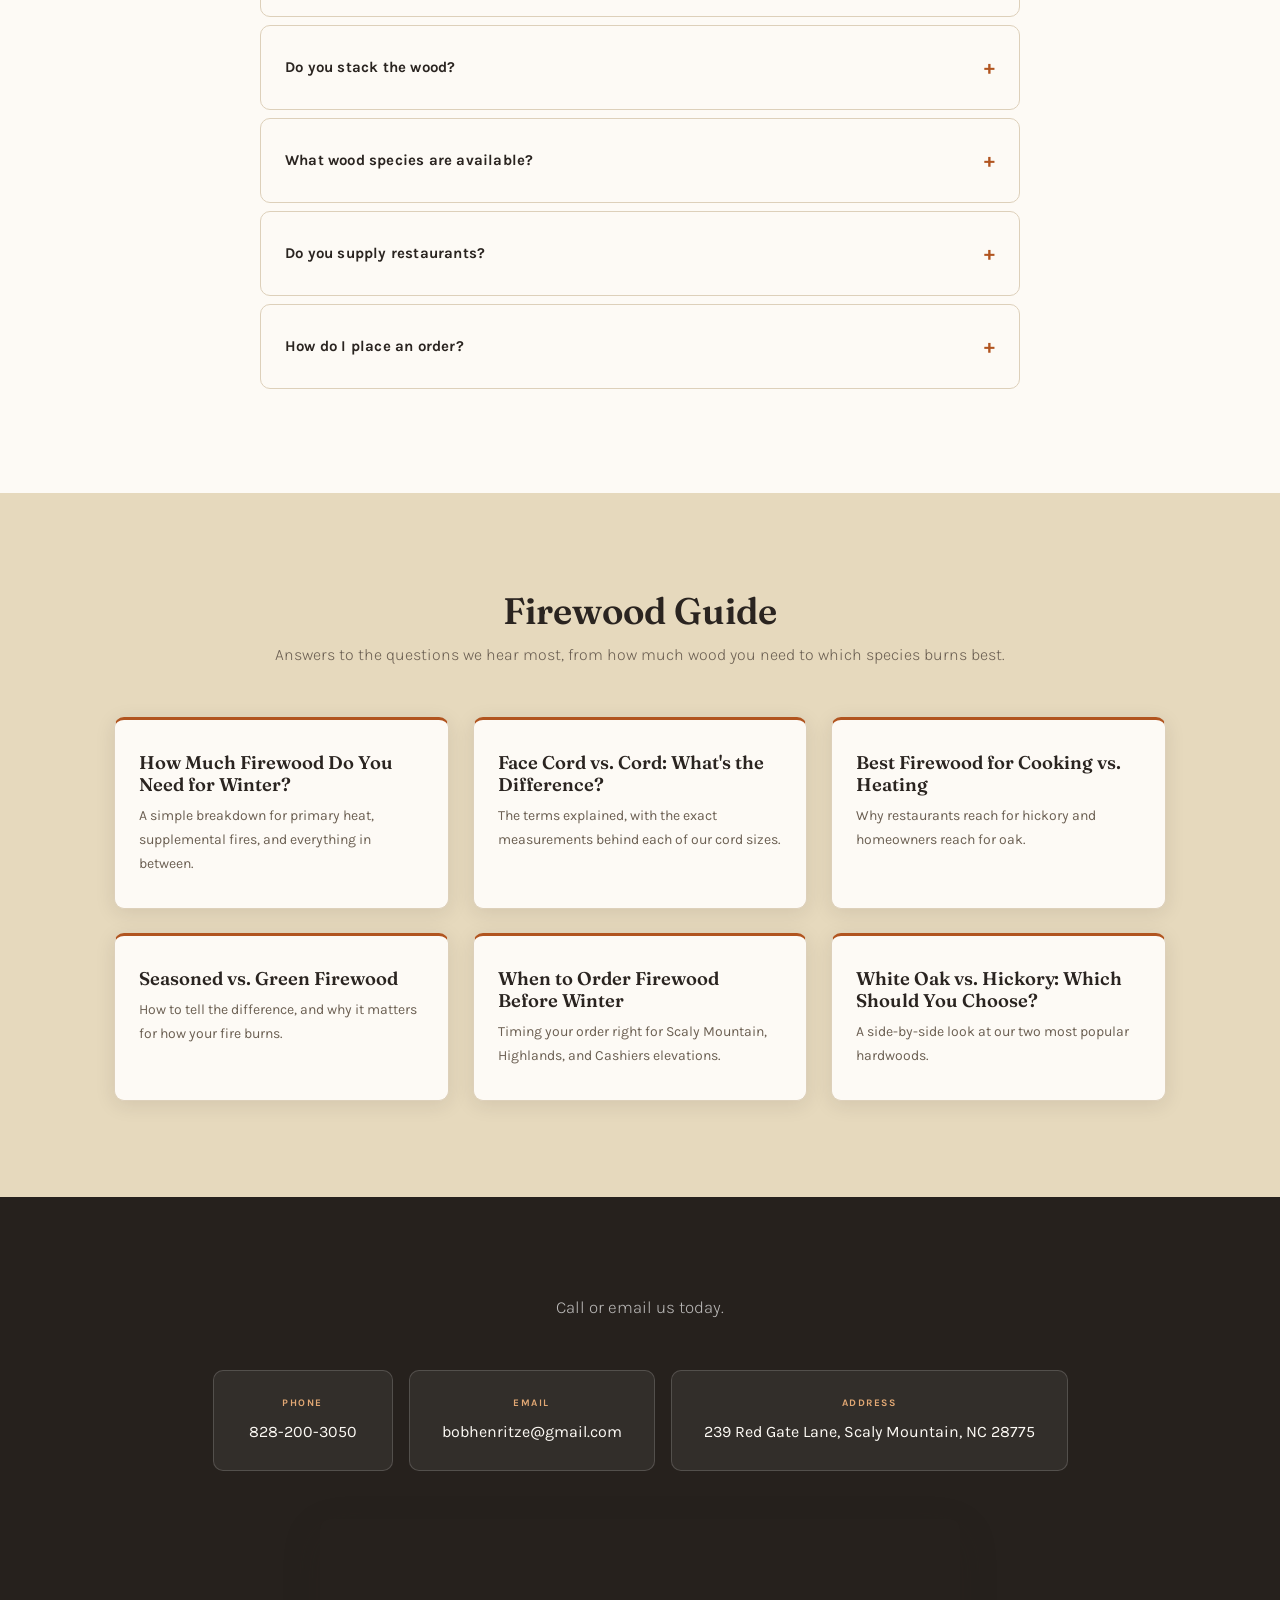
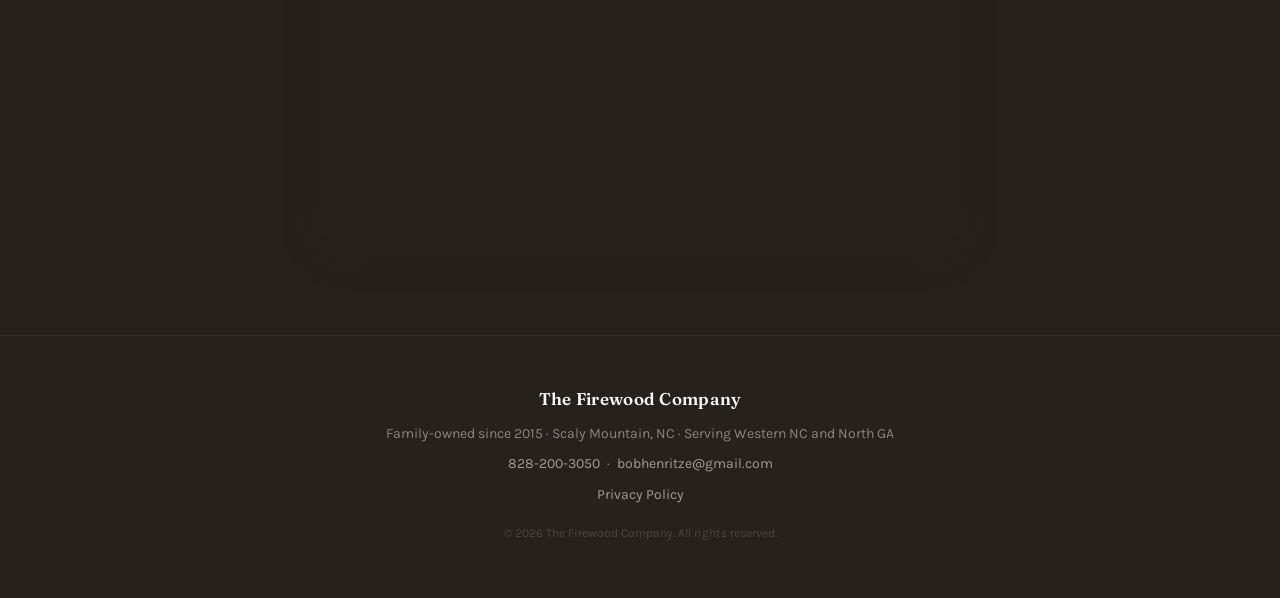
==== commit c2ecb6c8: "Add prominent Return button to articles, remove "rick" terminology - Each of the 6 Firewood Guide ar" ====
--- a/index.html
+++ b/index.html
@@ -445,8 +445,8 @@
           <h3>How Much Firewood Do You Need for Winter?</h3>
           <p>A simple breakdown for primary heat, supplemental fires, and everything in between.</p>
         </a>
-        <a href="rick-vs-cord.html" class="guide-card">
-          <h3>Rick vs. Cord: What's the Difference?</h3>
+        <a href="face-cord-vs-cord.html" class="guide-card">
+          <h3>Face Cord vs. Cord: What's the Difference?</h3>
           <p>The terms explained, with the exact measurements behind each of our cord sizes.</p>
         </a>
         <a href="best-firewood-cooking-vs-heating.html" class="guide-card">
--- a/styles.css
+++ b/styles.css
@@ -738,6 +738,7 @@
 
 /* --- Policy Page --- */
 .policy-content { max-width: 720px; }
+.guide-return-btn { display: inline-block; margin-bottom: var(--space-6); }
 .policy-content h2 {
   font-size: 1.4rem;
   font-weight: 600;
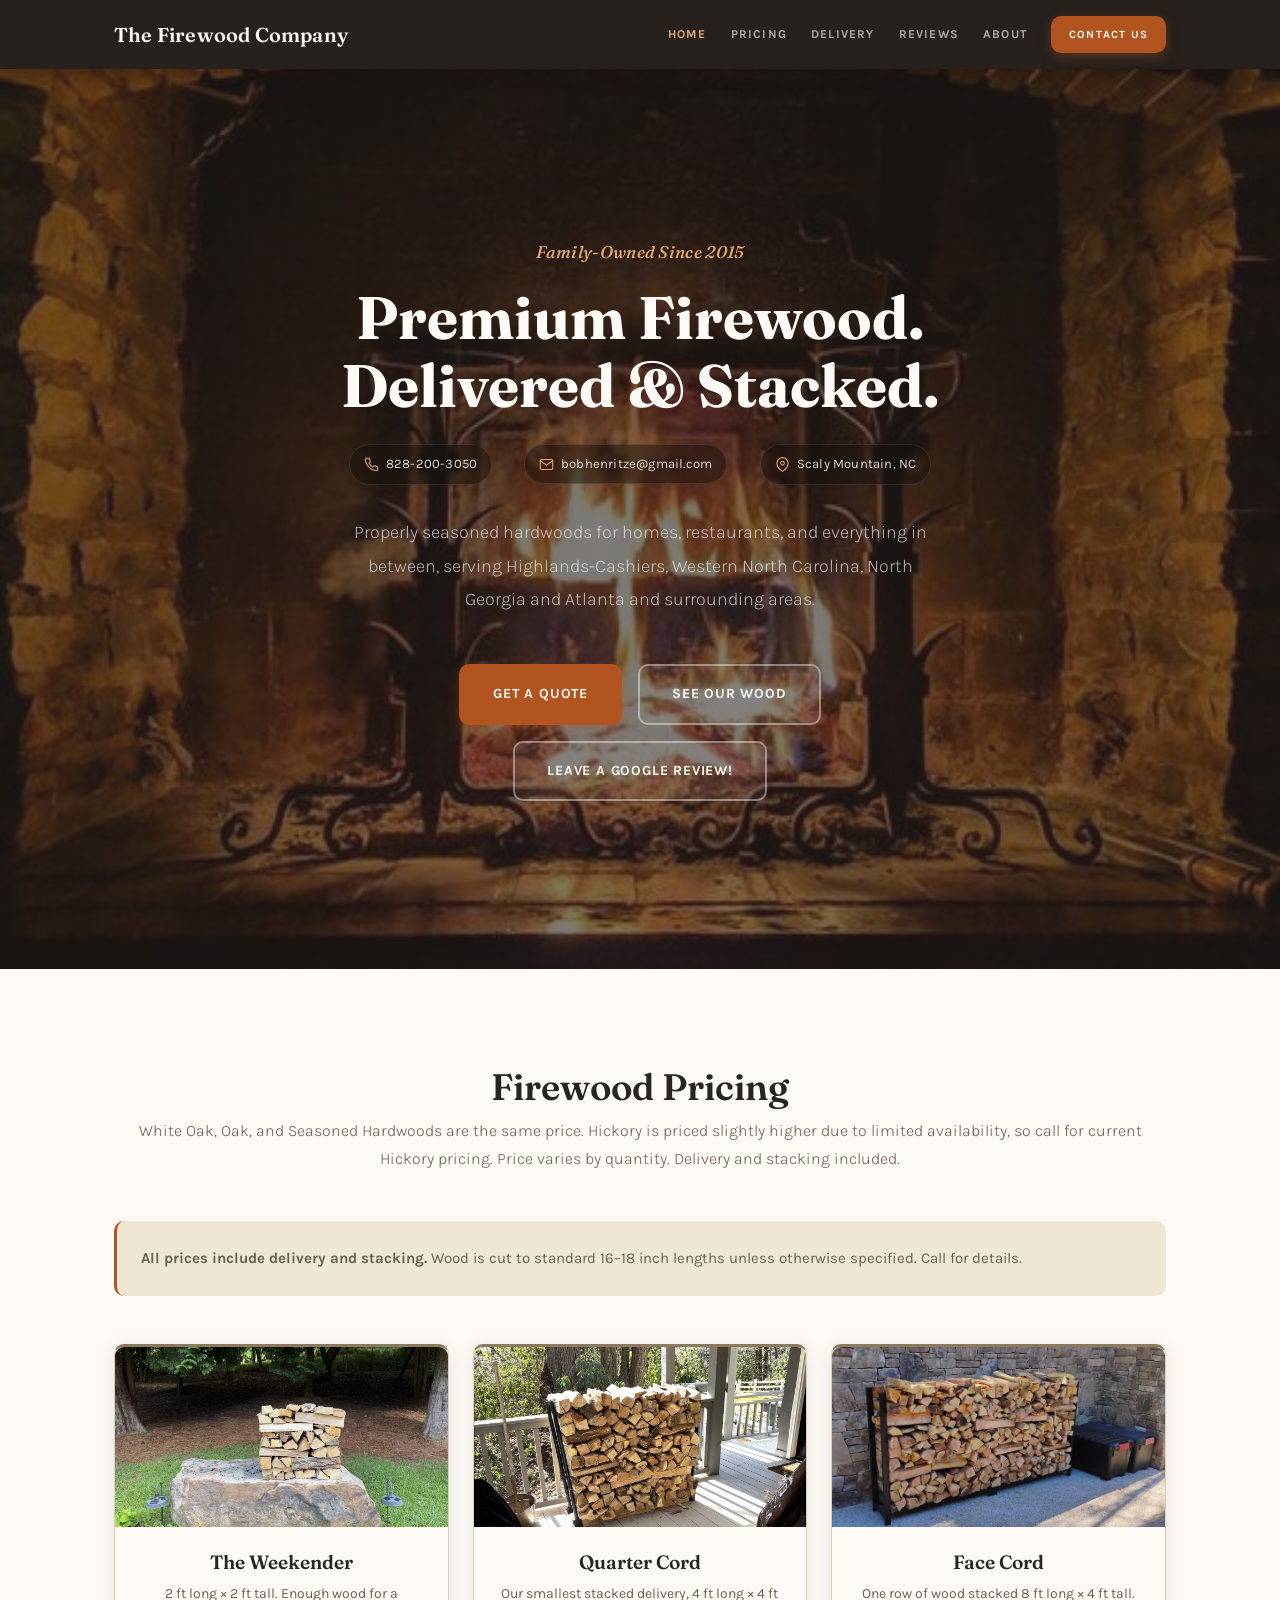
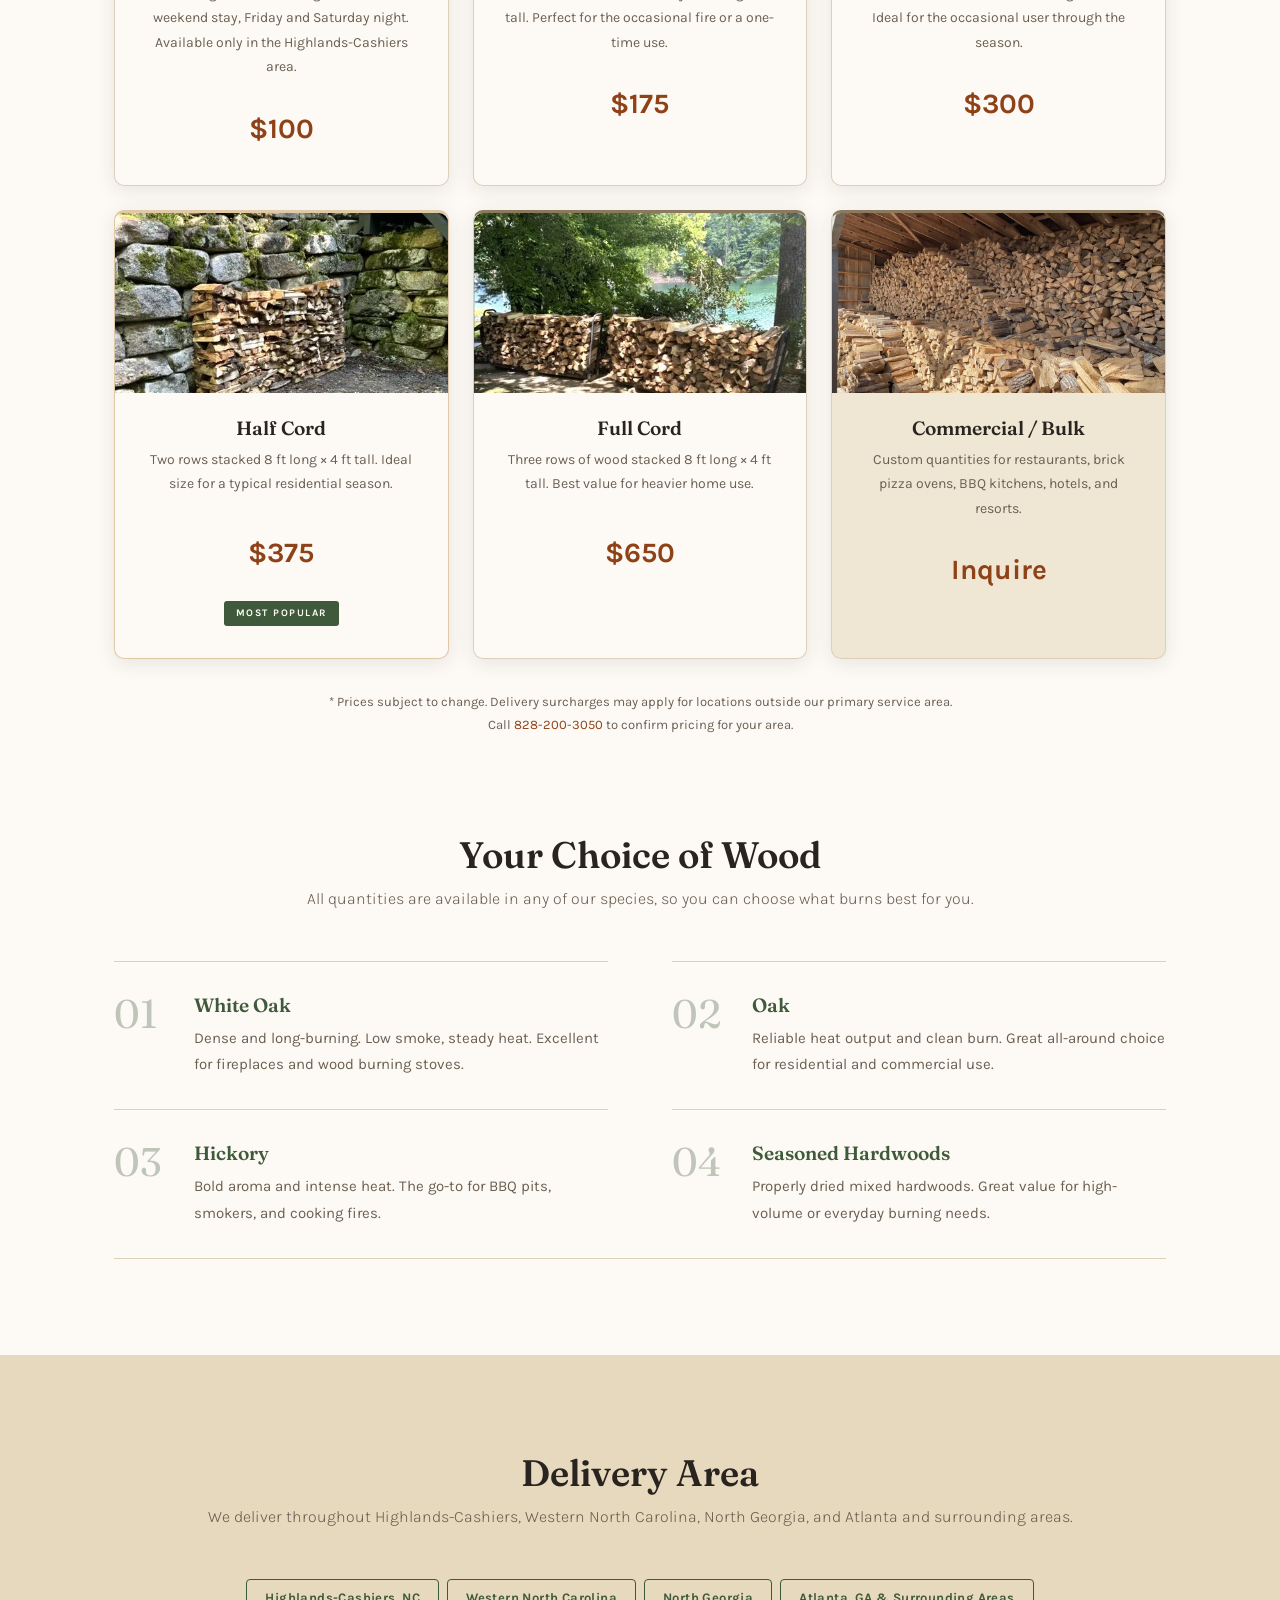
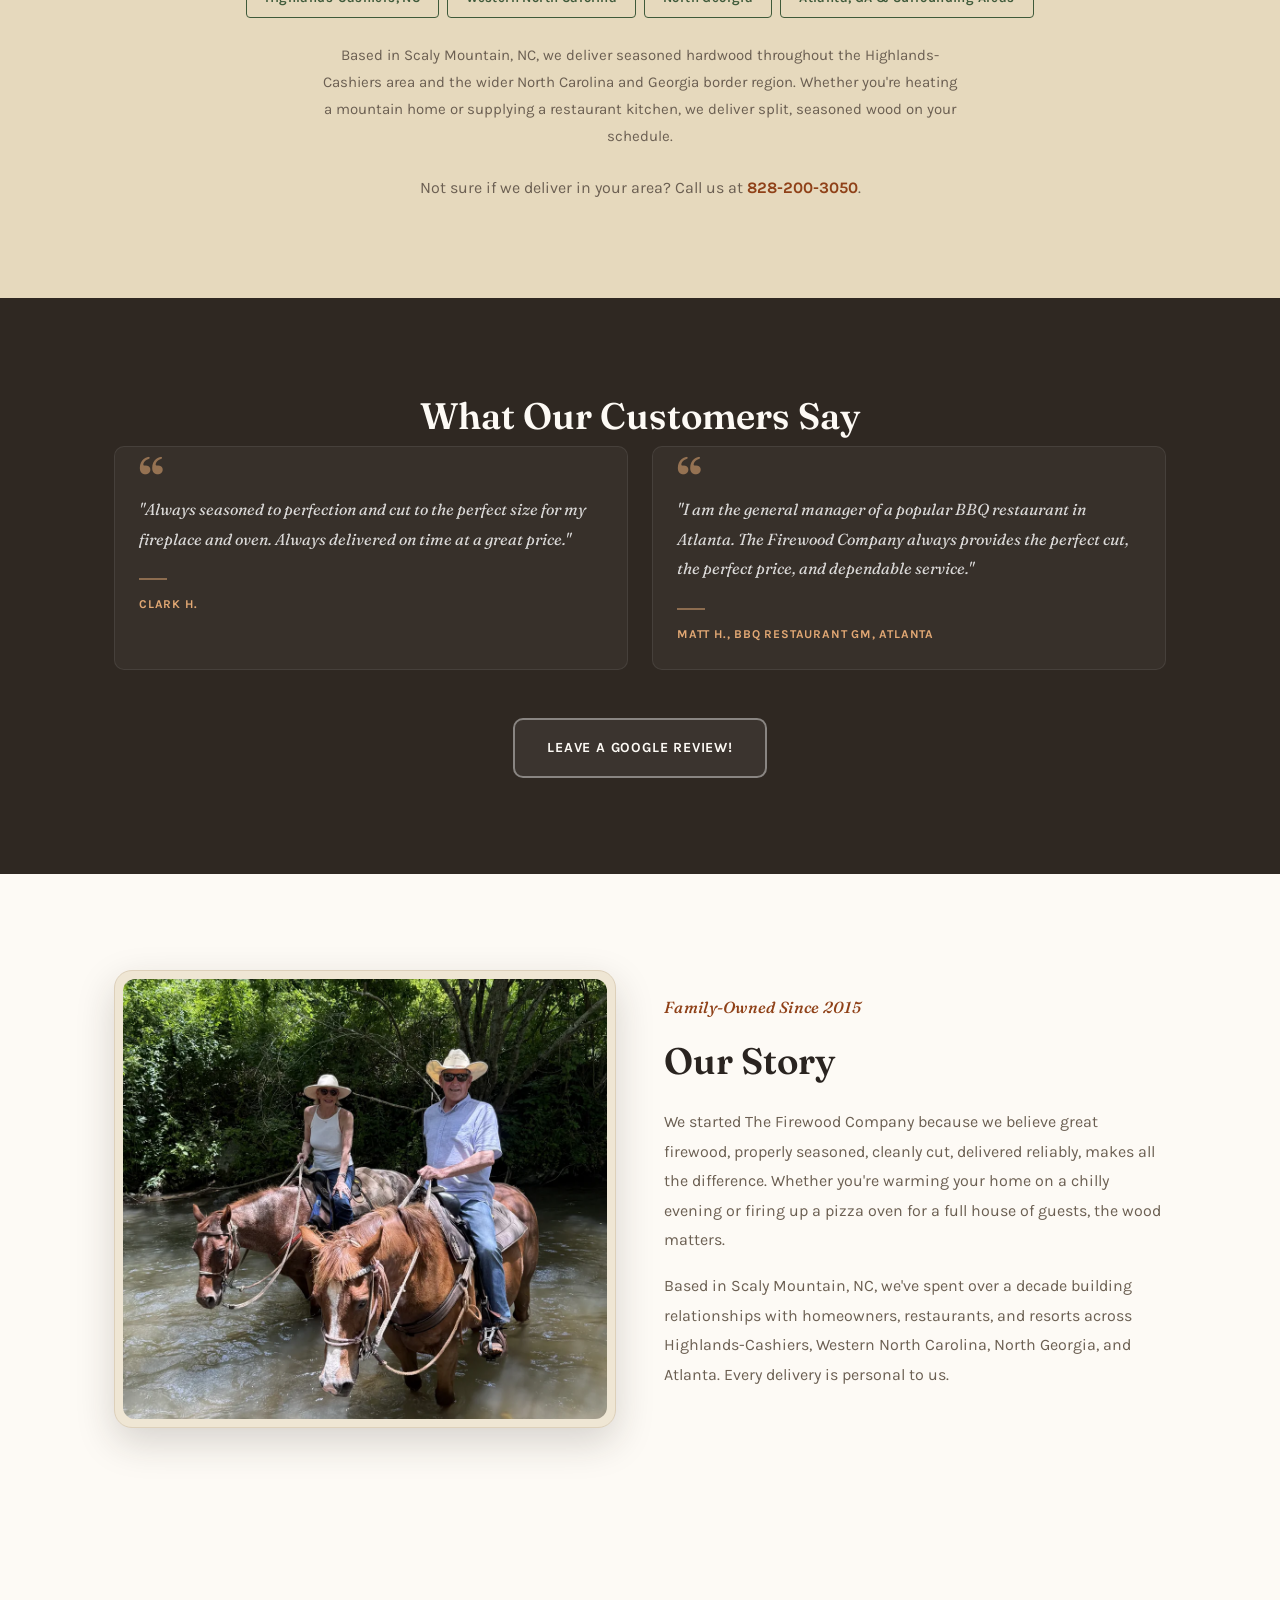
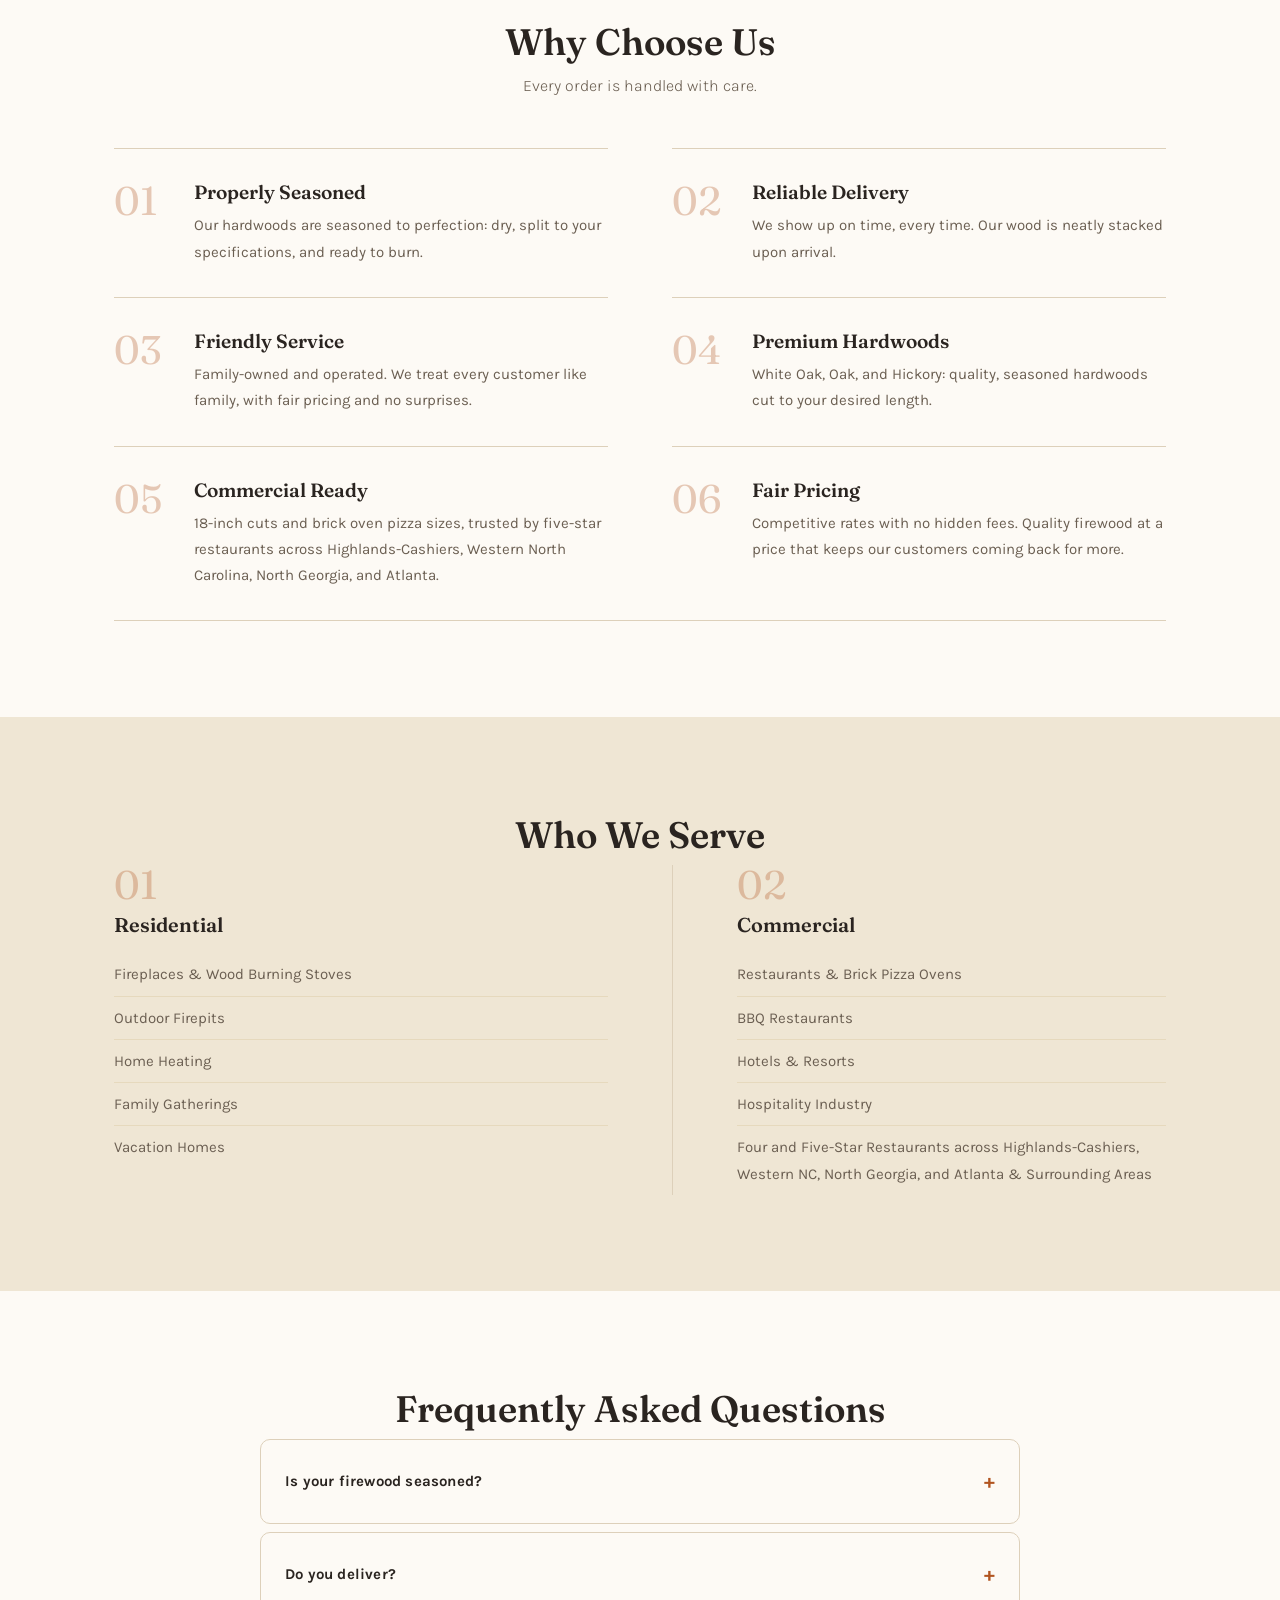
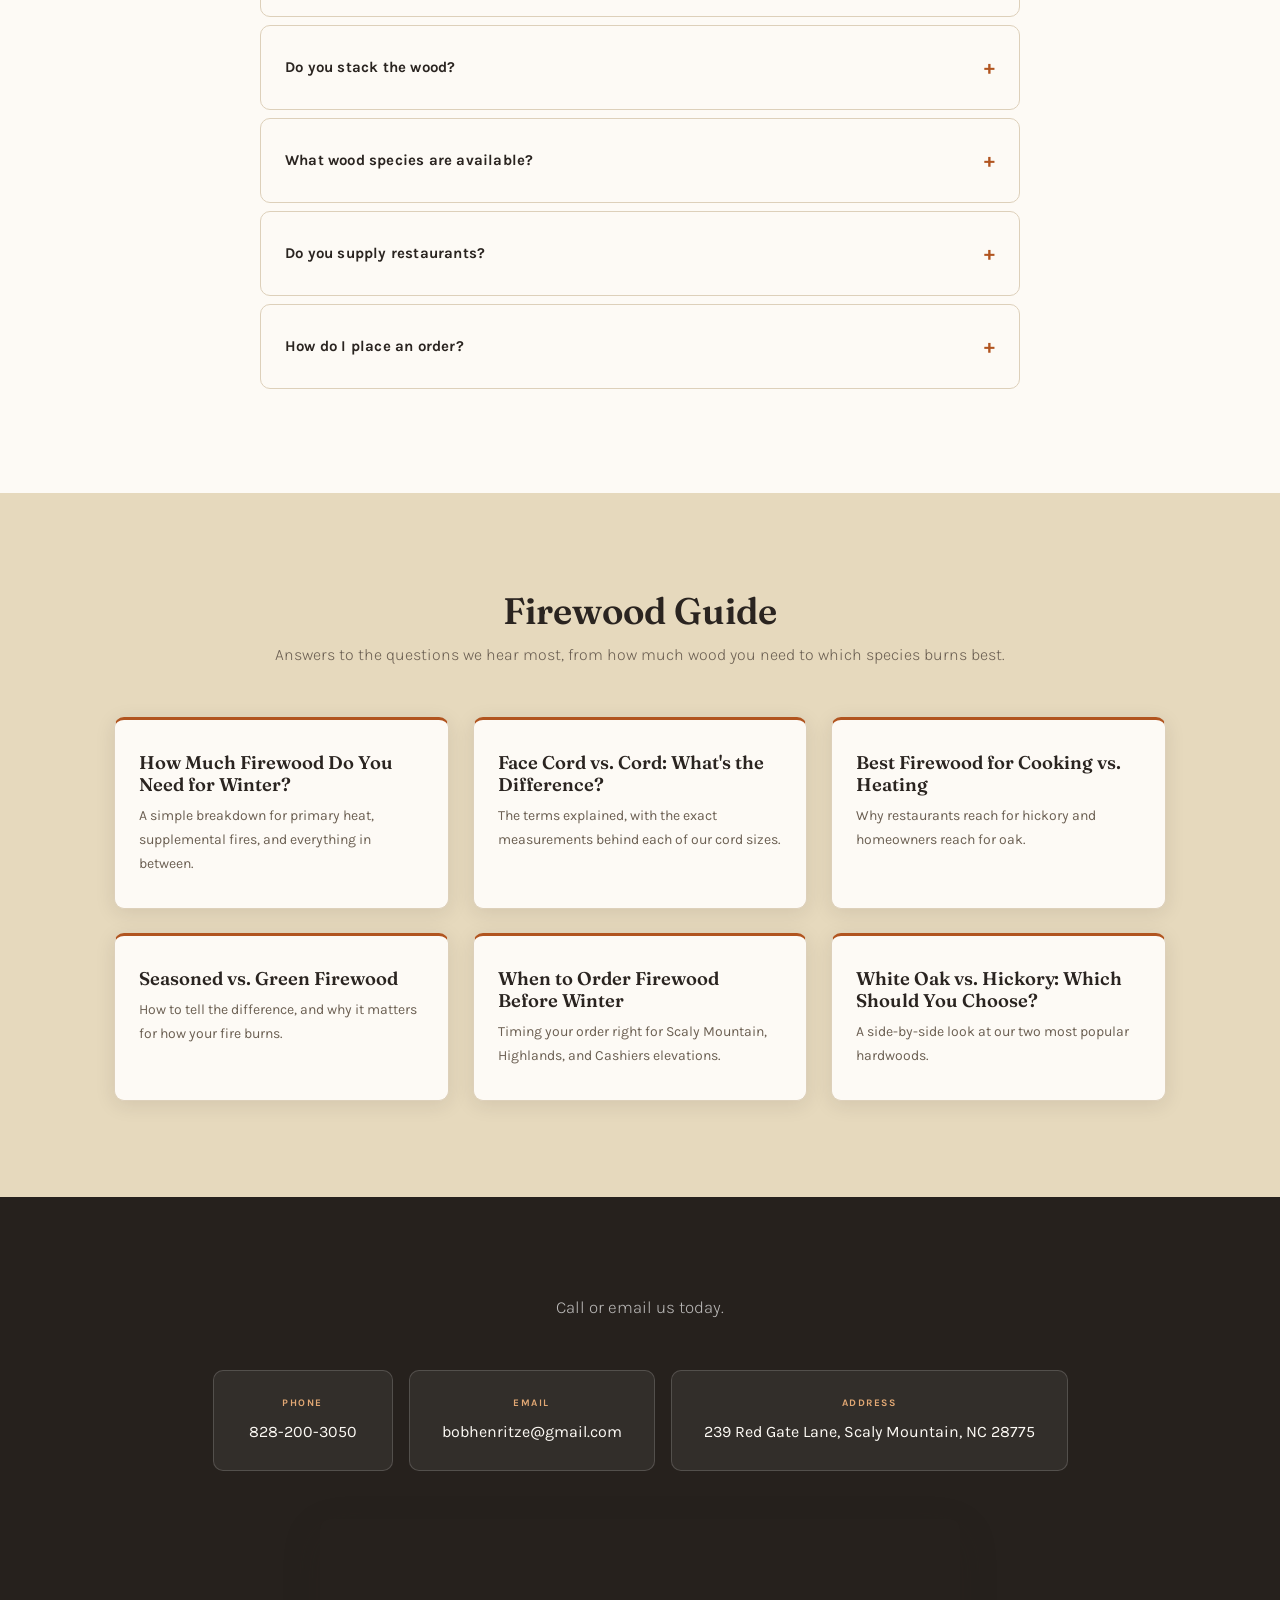
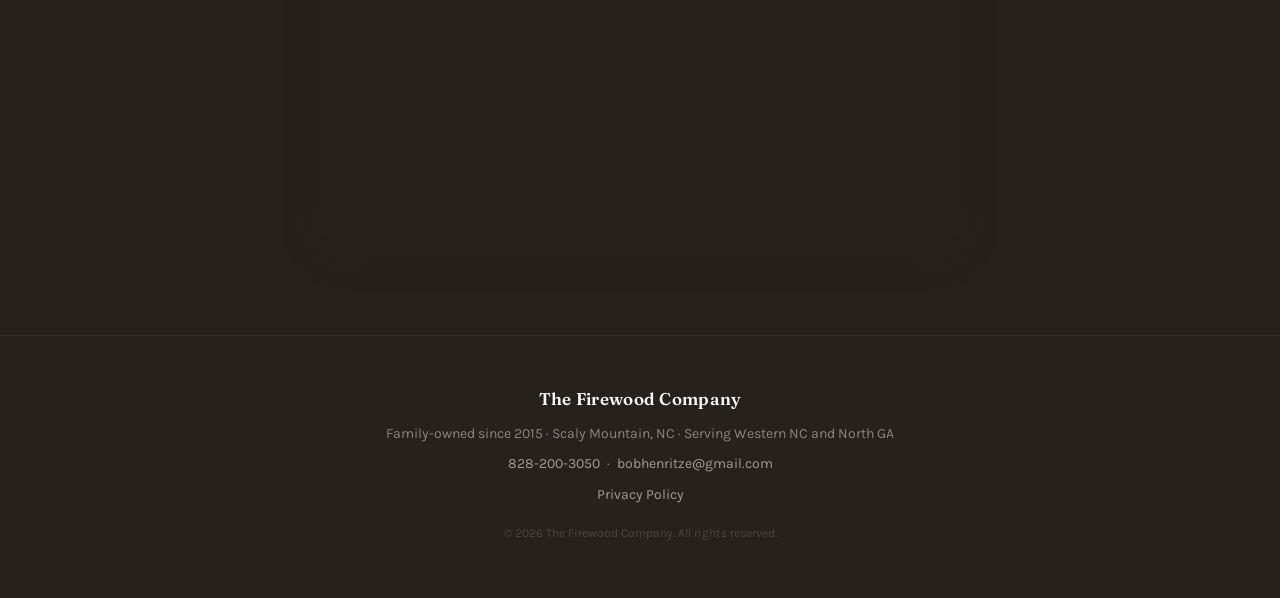
==== commit 0af011fd: "Correct Full Cord to three rows instead of four per owner Bob caught that the Full Cord was listed a" ====
--- a/index.html
+++ b/index.html
@@ -211,7 +211,7 @@
         <div class="pricing-card">
           <div class="pricing-card-photo" style="background-image: url('uploads/full-cord-firewood.webp');"></div>
           <h3 class="pricing-qty">Full Cord</h3>
-          <div class="pricing-desc">Four rows of wood stacked 8 ft long × 4 ft tall. Best value for heavier home use.</div>
+          <div class="pricing-desc">Three rows of wood stacked 8 ft long × 4 ft tall. Best value for heavier home use.</div>
           <div class="pricing-price">$650</div>
         </div>
 
--- a/styles.css
+++ b/styles.css
@@ -738,7 +738,9 @@
 
 /* --- Policy Page --- */
 .policy-content { max-width: 720px; }
-.guide-return-btn { display: inline-block; margin-bottom: var(--space-6); }
+.guide-return-wrap { margin-bottom: var(--space-4); }
+.guide-return-btn { display: inline-block; }
+.btn-primary.guide-return-btn { color: var(--white); }
 .policy-content h2 {
   font-size: 1.4rem;
   font-weight: 600;
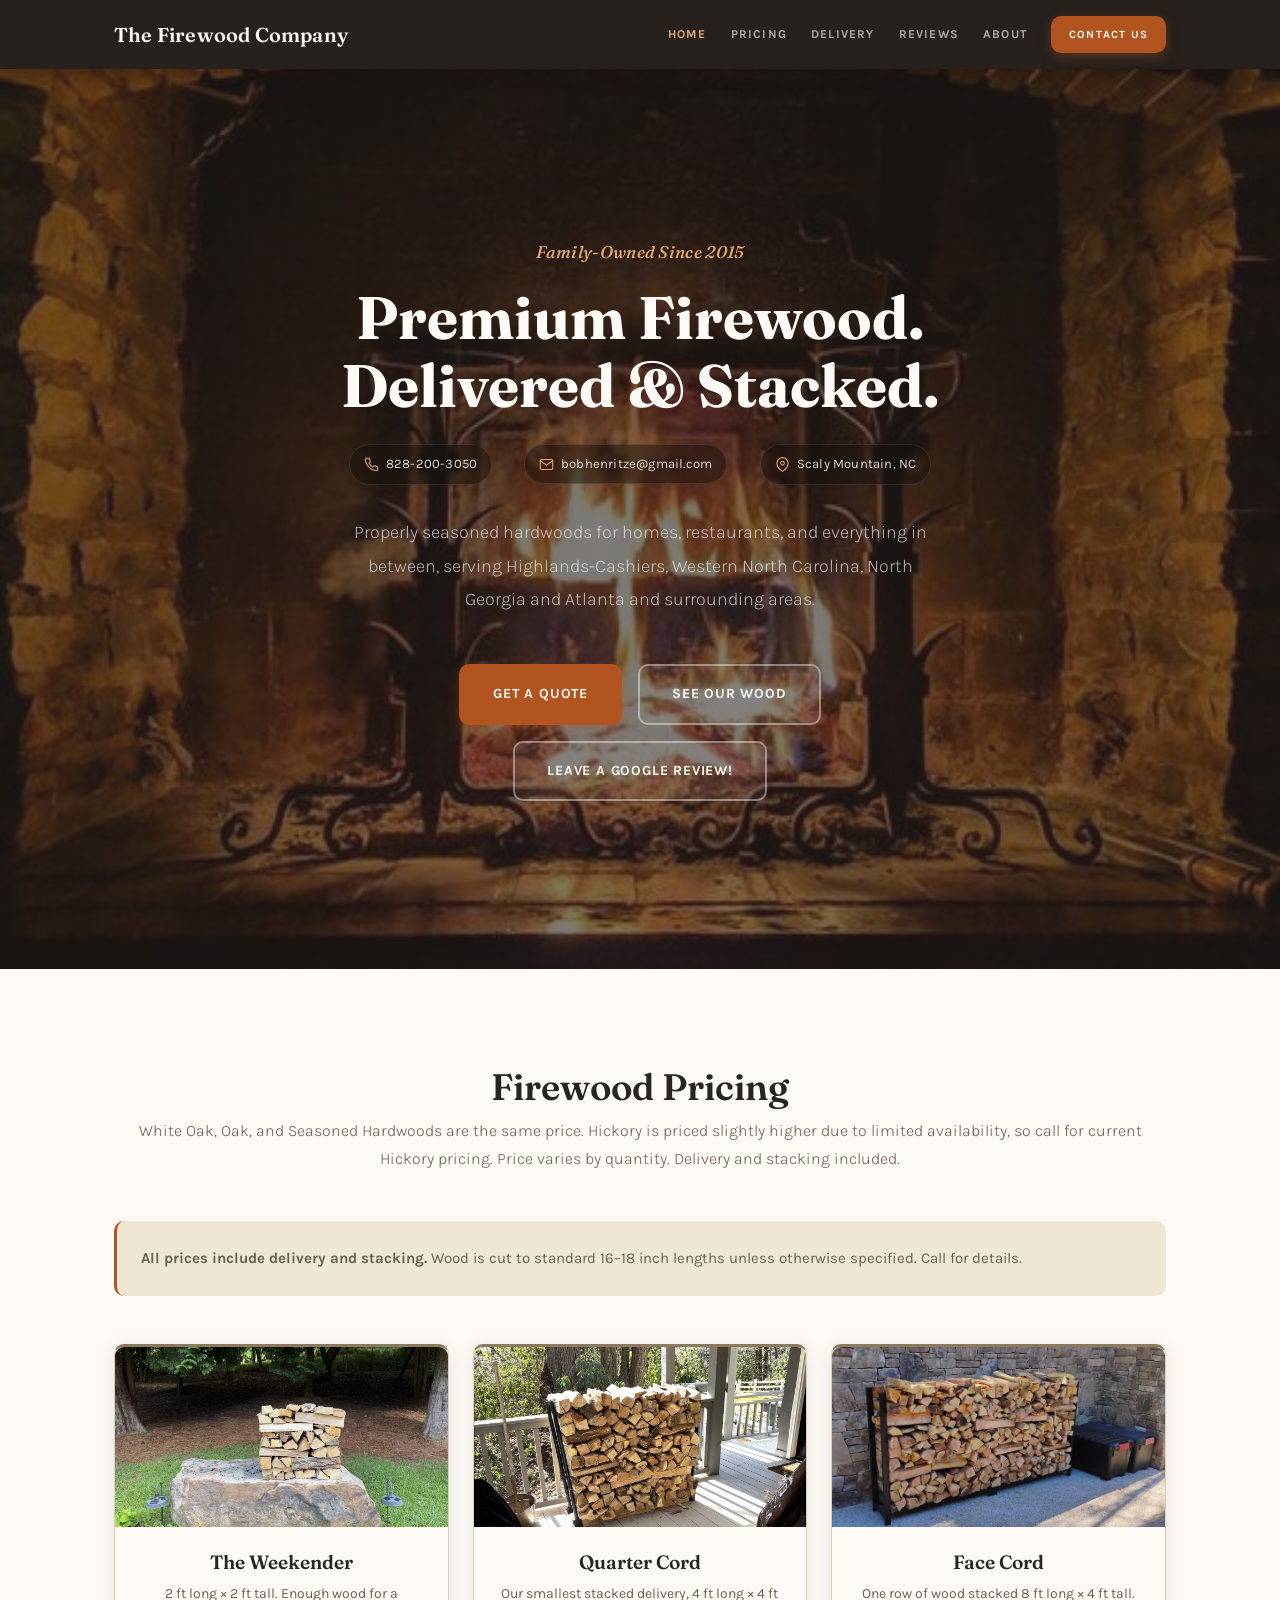
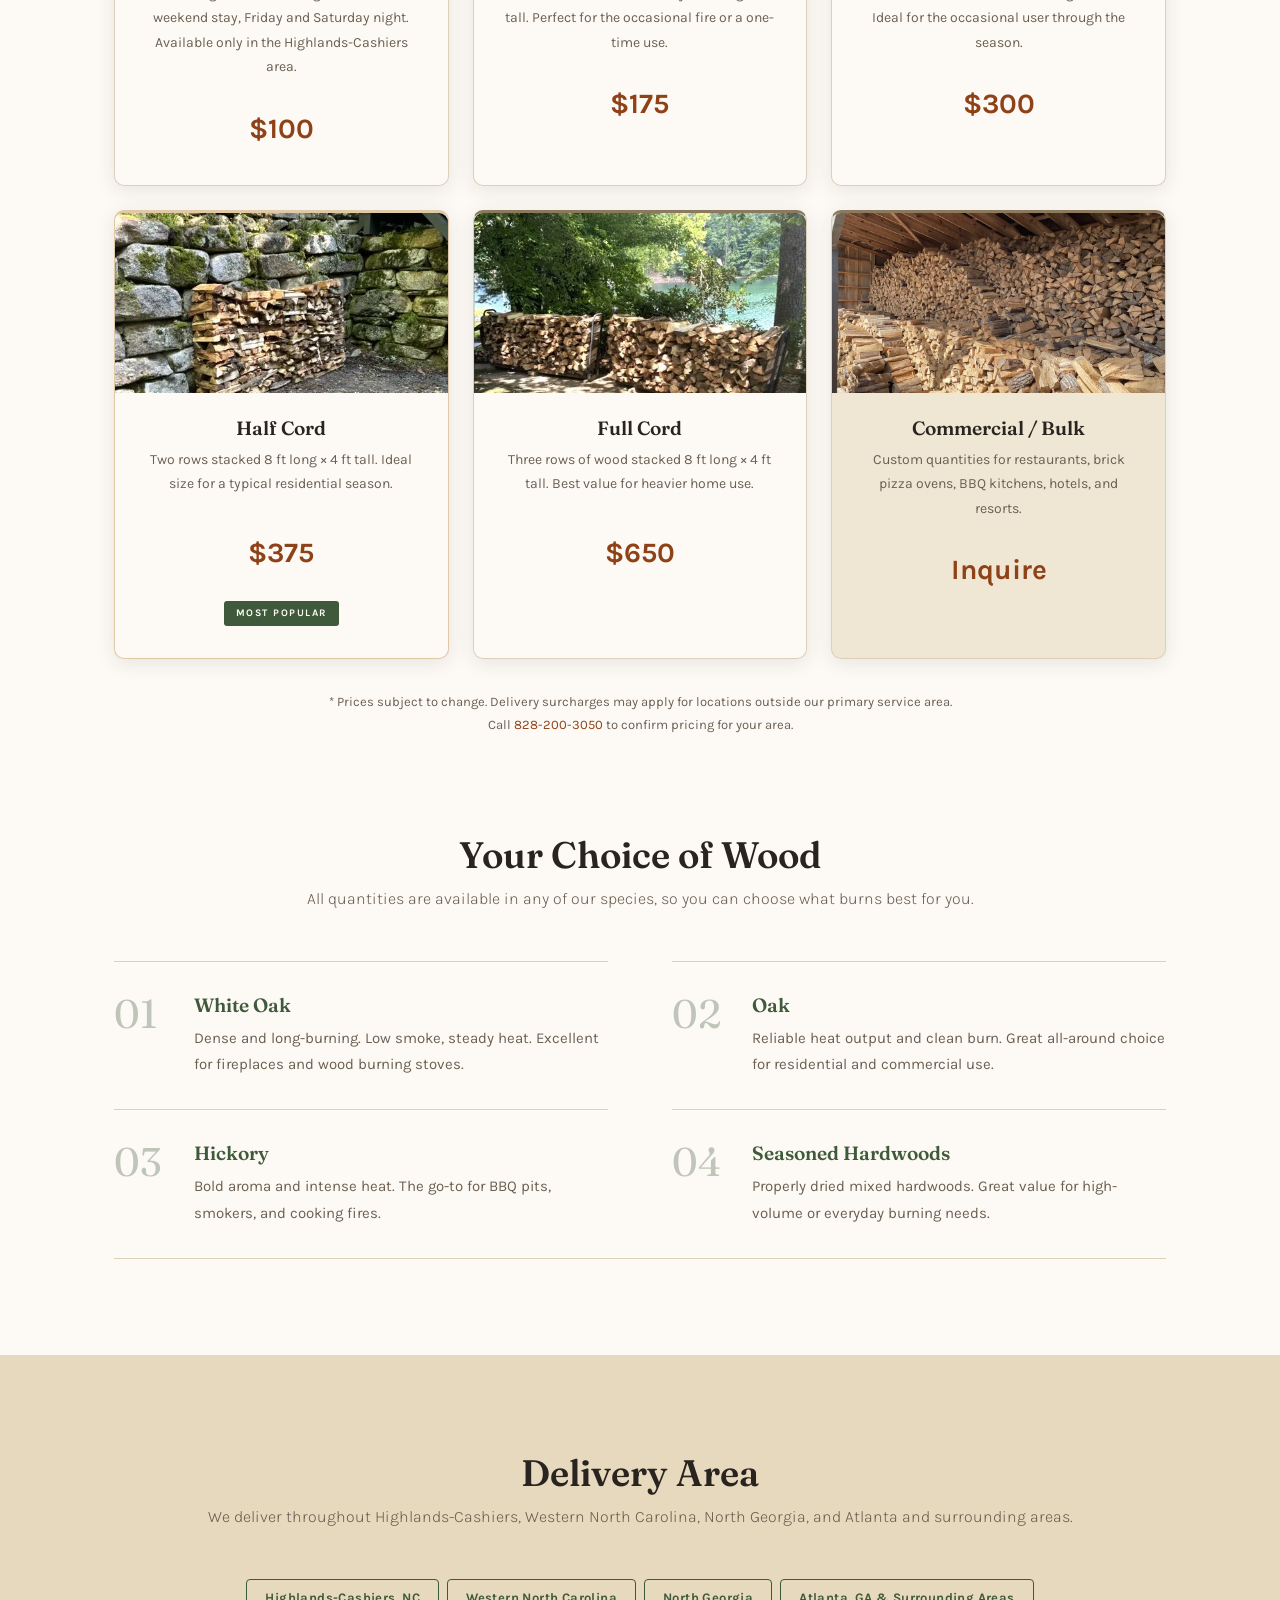
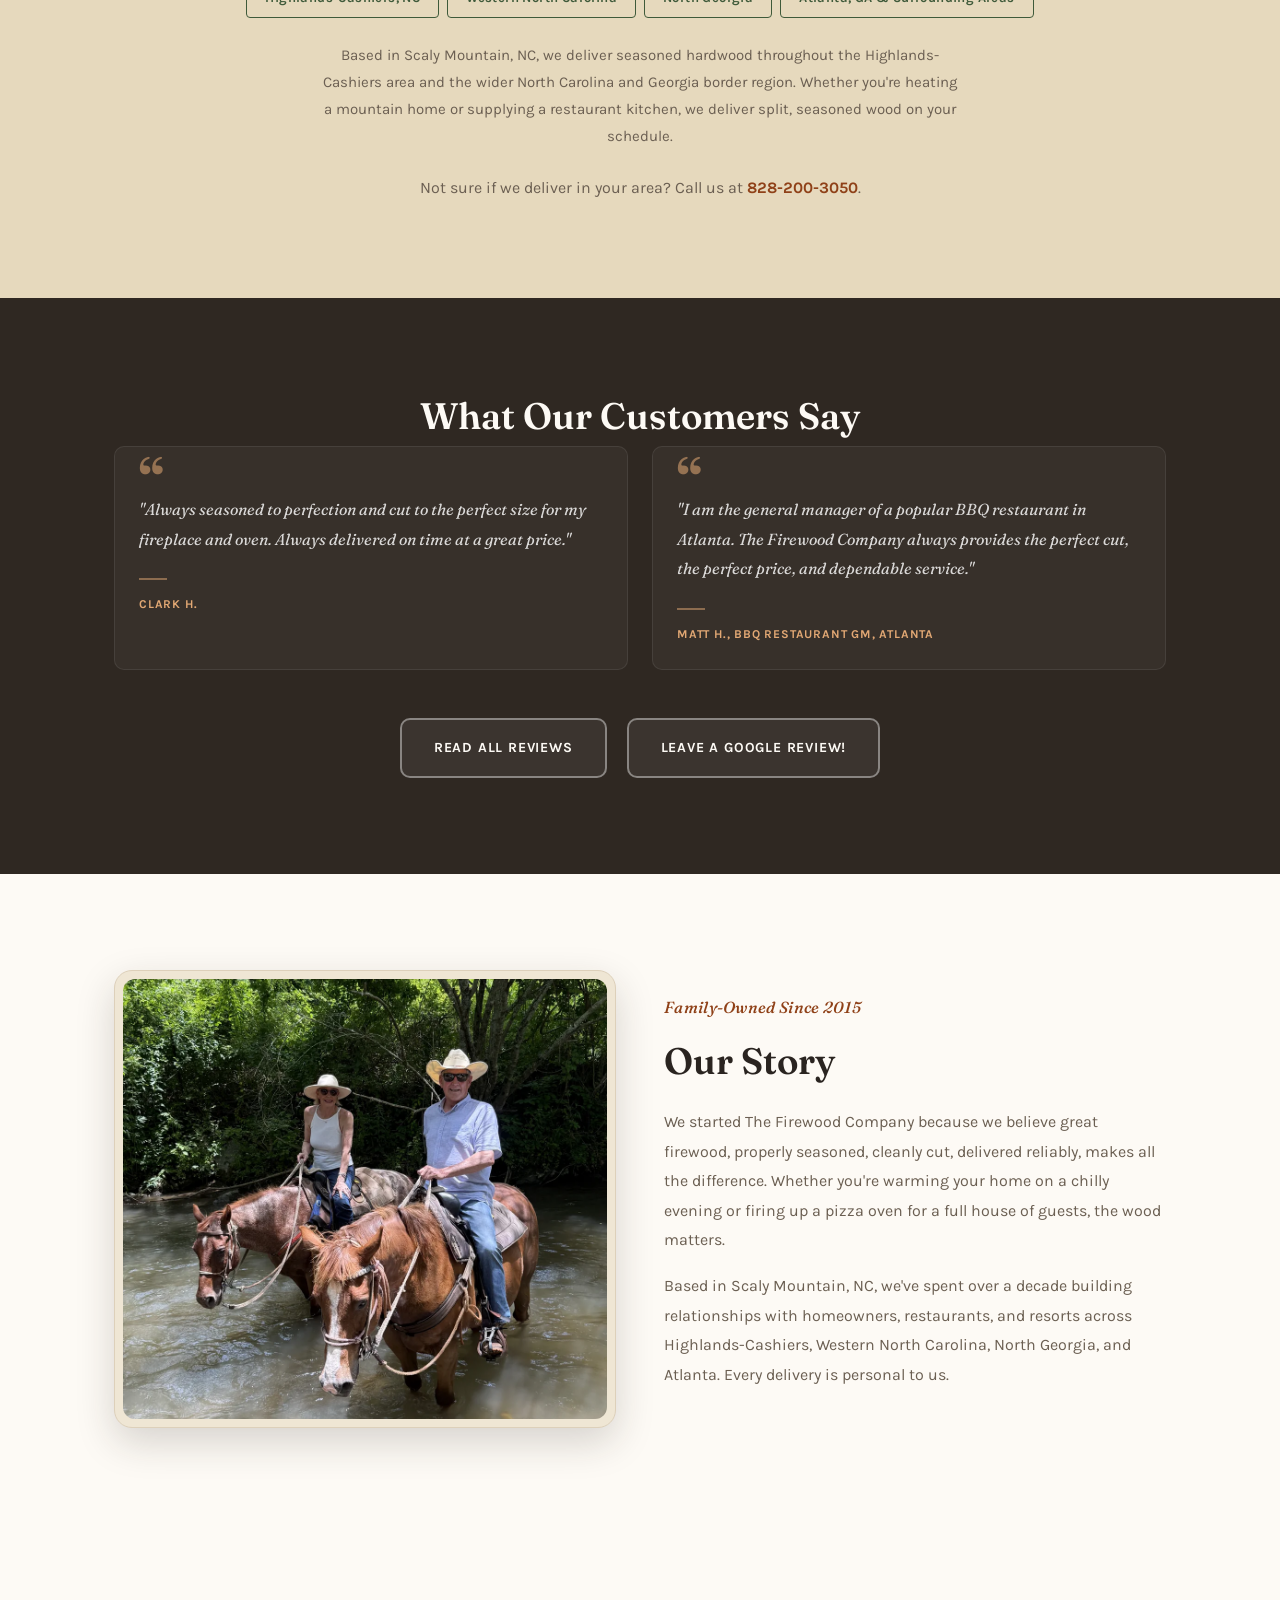
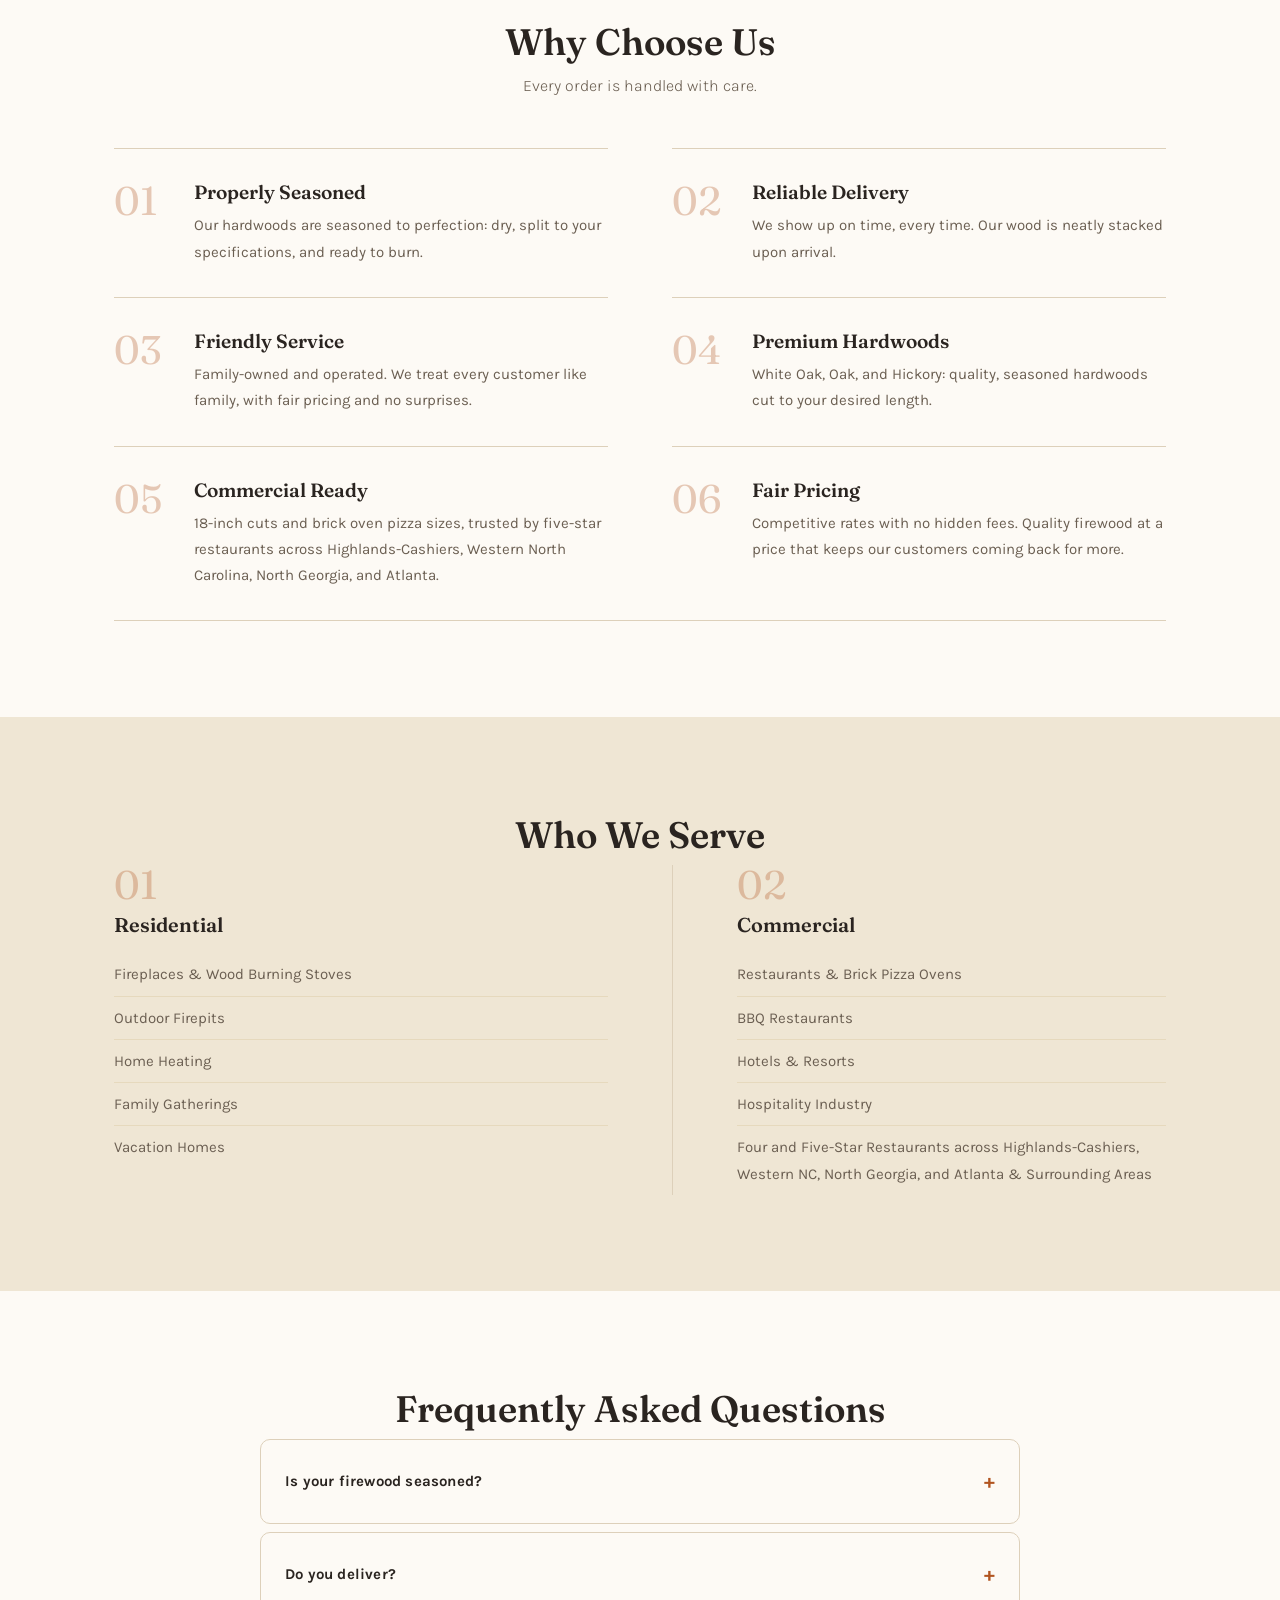
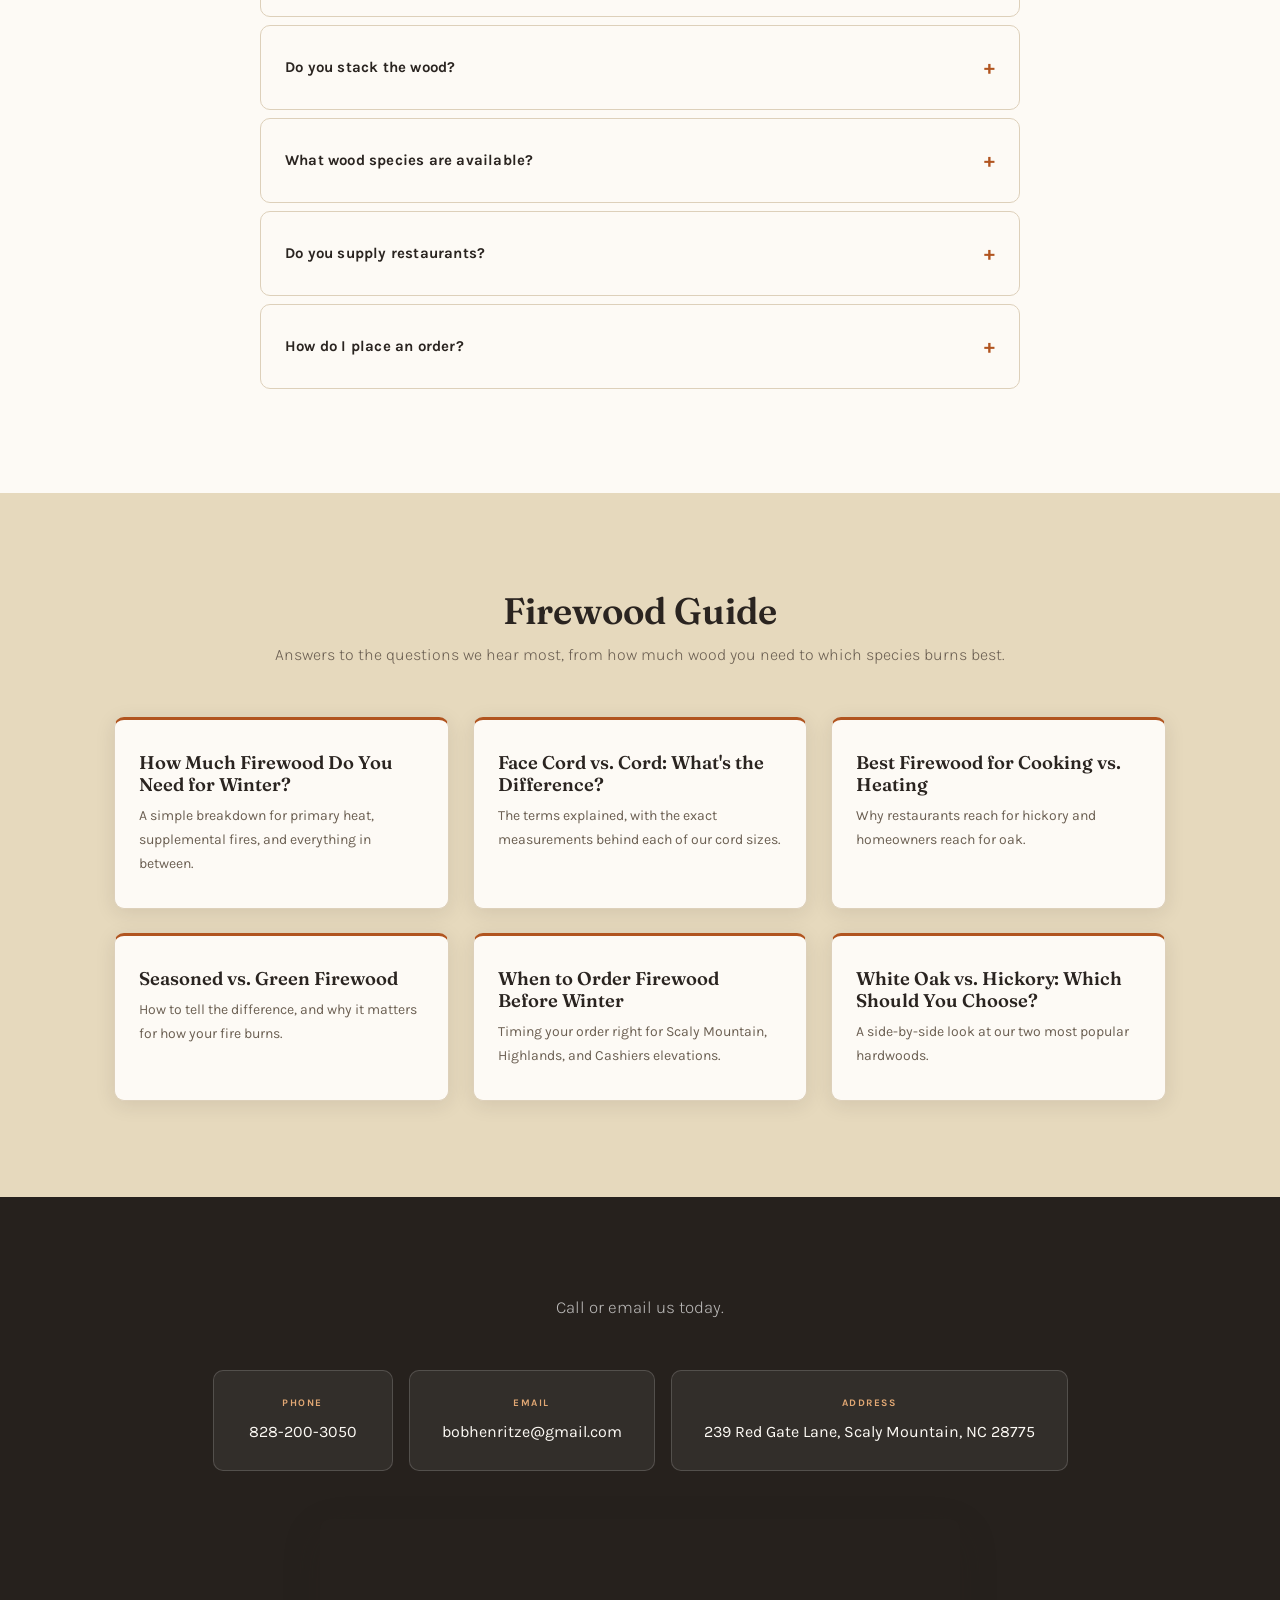
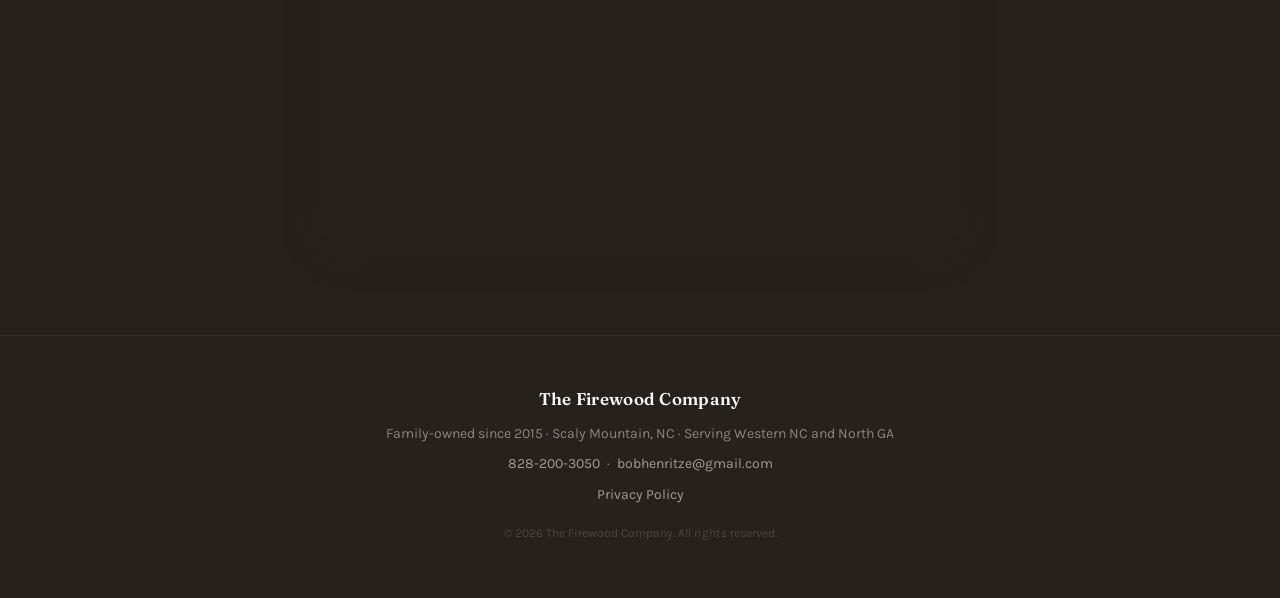
==== commit 93f0cb28: "Add Google Reviews to a new dedicated reviews page Creates reviews.html displaying 24 real customer " ====
--- a/index.html
+++ b/index.html
@@ -115,7 +115,7 @@
         <a href="index.html" class="nav-active">Home</a>
         <a href="index.html#pricing">Pricing</a>
         <a href="index.html#delivery">Delivery</a>
-        <a href="index.html#testimonials">Reviews</a>
+        <a href="reviews.html">Reviews</a>
         <a href="index.html#story">About</a>
         <a href="index.html#contact" class="btn-nav">Contact Us</a>
       </nav>
@@ -297,6 +297,7 @@
         </div>
       </div>
       <div class="testimonials-cta">
+        <a href="reviews.html" class="btn btn-secondary">Read All Reviews</a>
         <a href="https://g.page/r/Cbj80y-YJw7jEBM/review" class="btn btn-secondary" target="_blank" rel="noopener noreferrer">Leave a Google Review!</a>
       </div>
     </div>
--- a/styles.css
+++ b/styles.css
@@ -511,6 +511,44 @@
   margin-top: var(--space-6);
   text-align: center;
 }
+.testimonials-cta .btn { margin: 0 var(--space-2); }
+
+/* --- Reviews Page --- */
+.reviews-grid {
+  display: grid;
+  grid-template-columns: repeat(auto-fit, minmax(280px, 1fr));
+  gap: var(--space-4);
+}
+.review-card {
+  background: var(--white);
+  border: 1px solid var(--border);
+  border-radius: var(--radius);
+  padding: var(--space-5) var(--space-4);
+  box-shadow: var(--shadow);
+}
+.review-stars {
+  color: var(--brand);
+  font-size: 15px;
+  letter-spacing: 2px;
+  margin-bottom: var(--space-2);
+}
+.review-text {
+  font-size: 15px;
+  line-height: 1.75;
+  color: var(--text);
+  margin-bottom: var(--space-3);
+}
+.review-meta {
+  display: flex;
+  justify-content: space-between;
+  align-items: baseline;
+  gap: var(--space-2);
+  font-size: 13px;
+  color: var(--text-muted);
+  border-top: 1px solid var(--light-2);
+  padding-top: var(--space-2);
+}
+.review-name { font-weight: 700; color: var(--text); }
 
 /* --- FAQ --- */
 .faq { background: var(--white); }
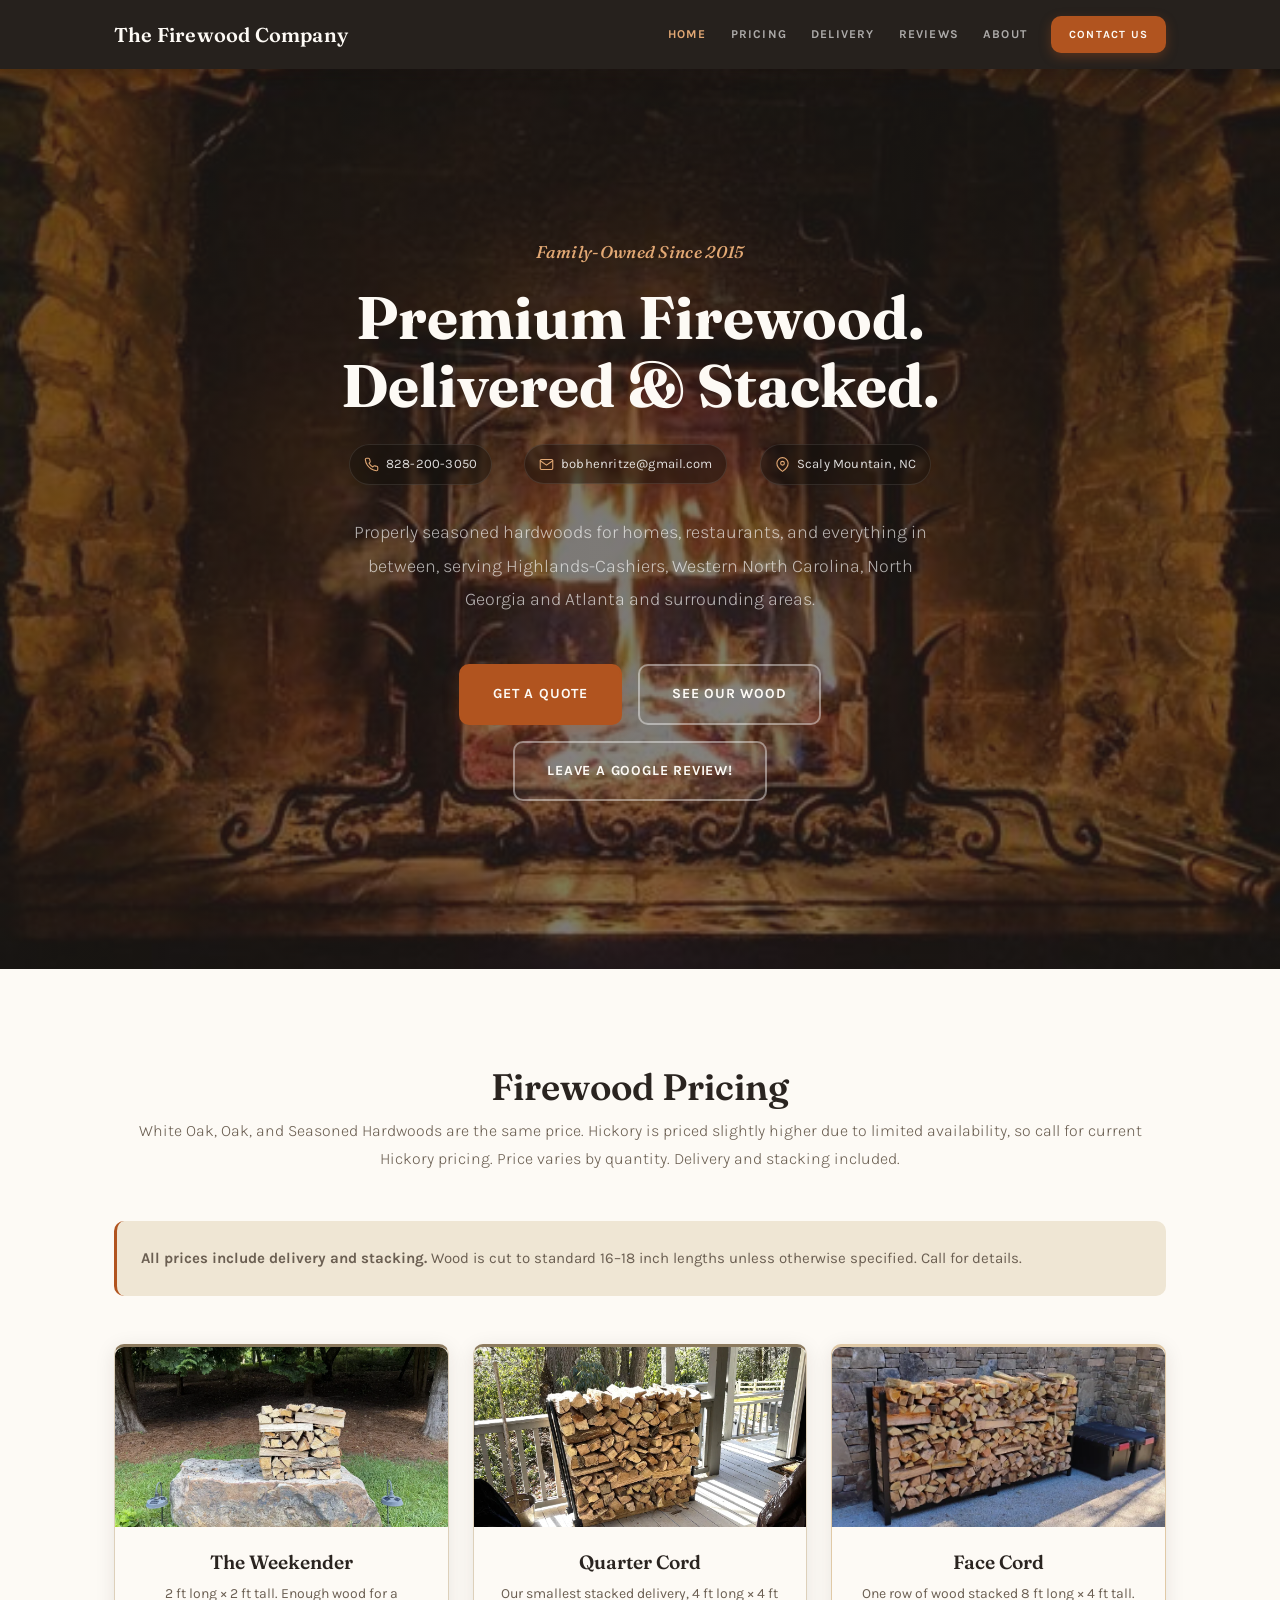
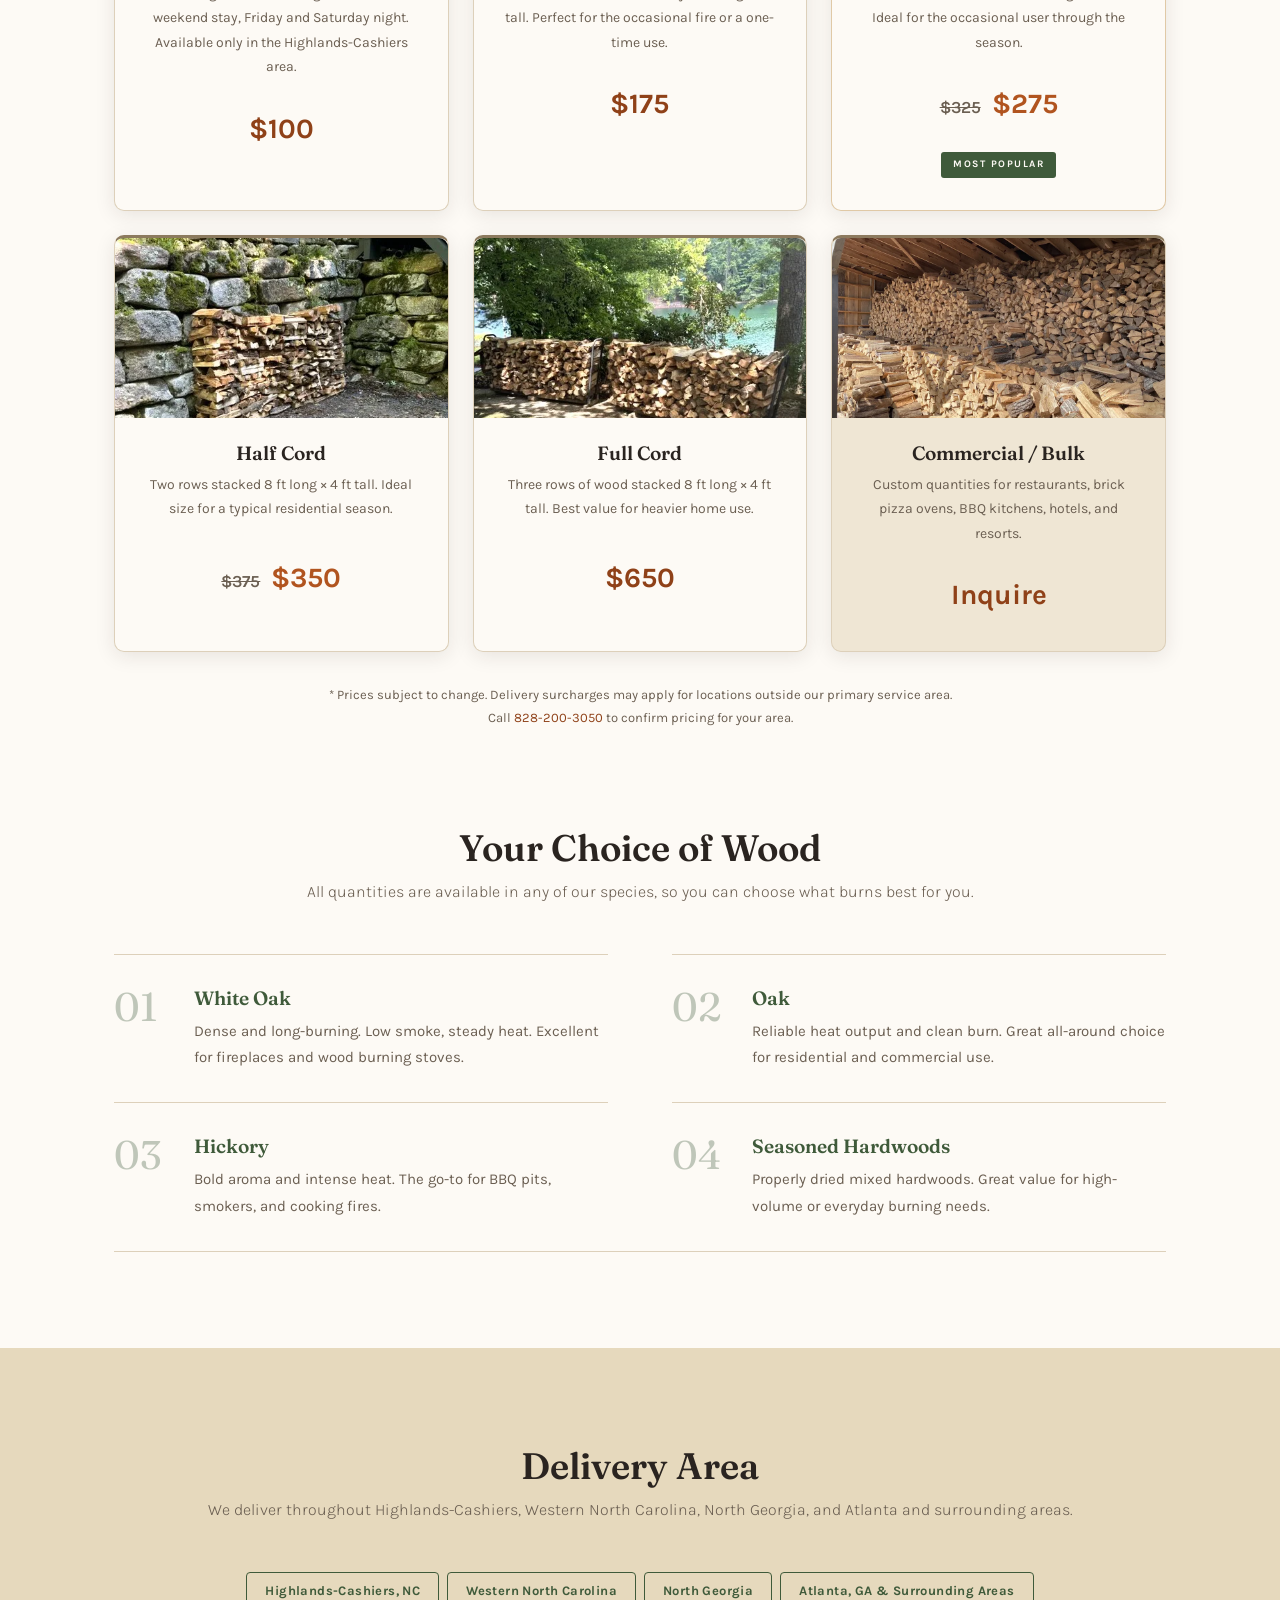
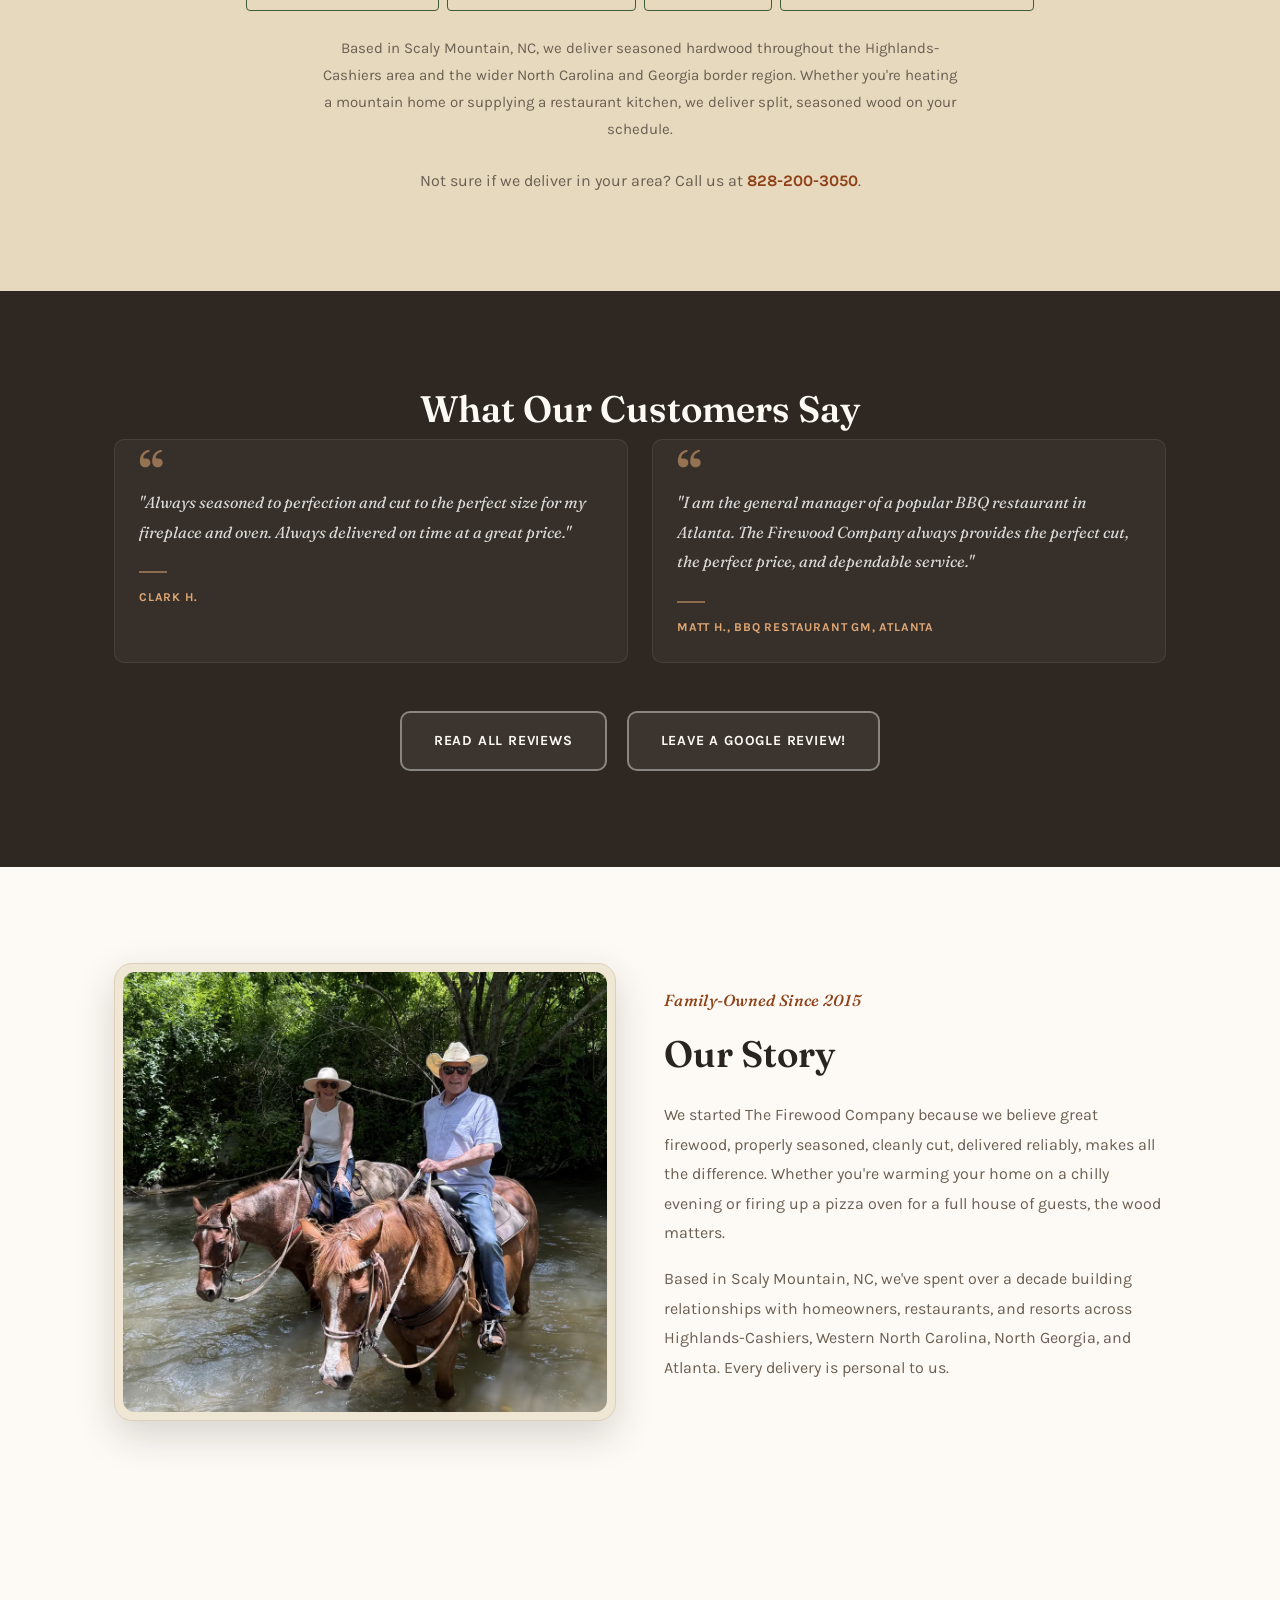
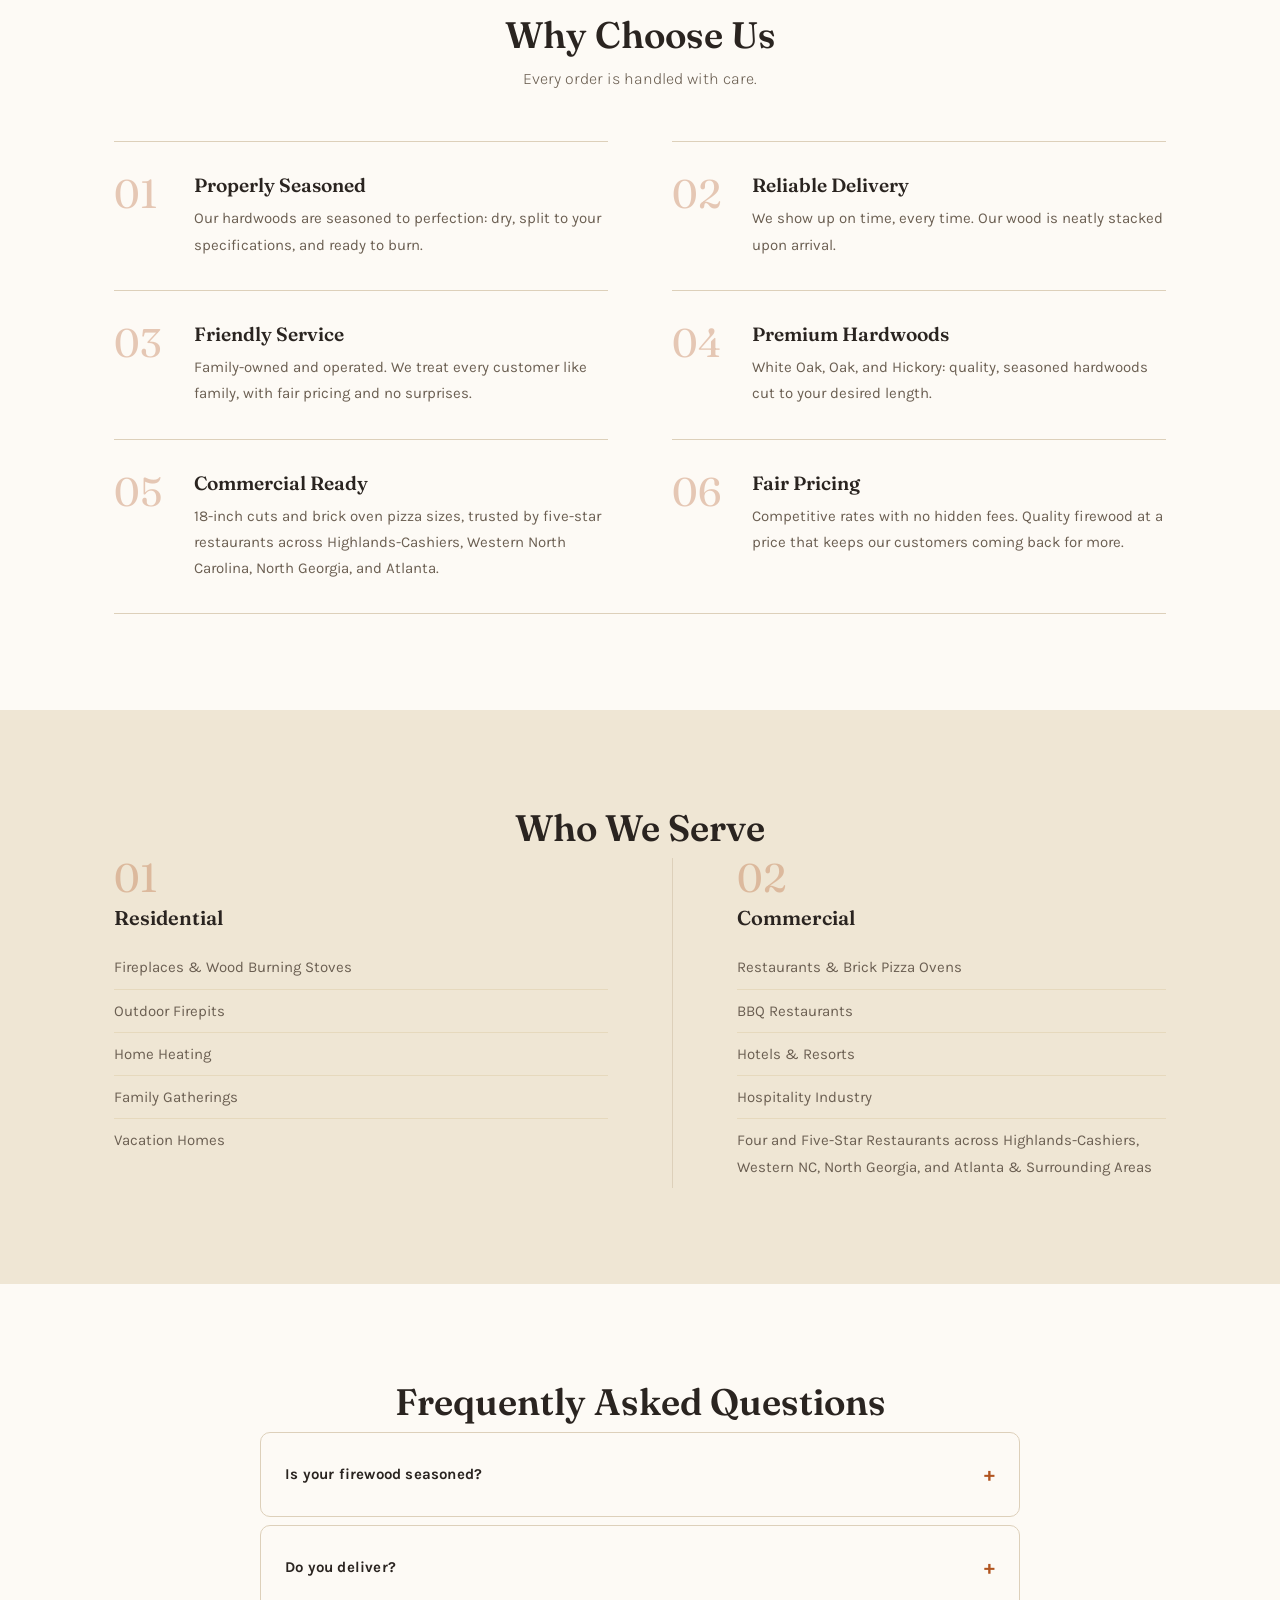
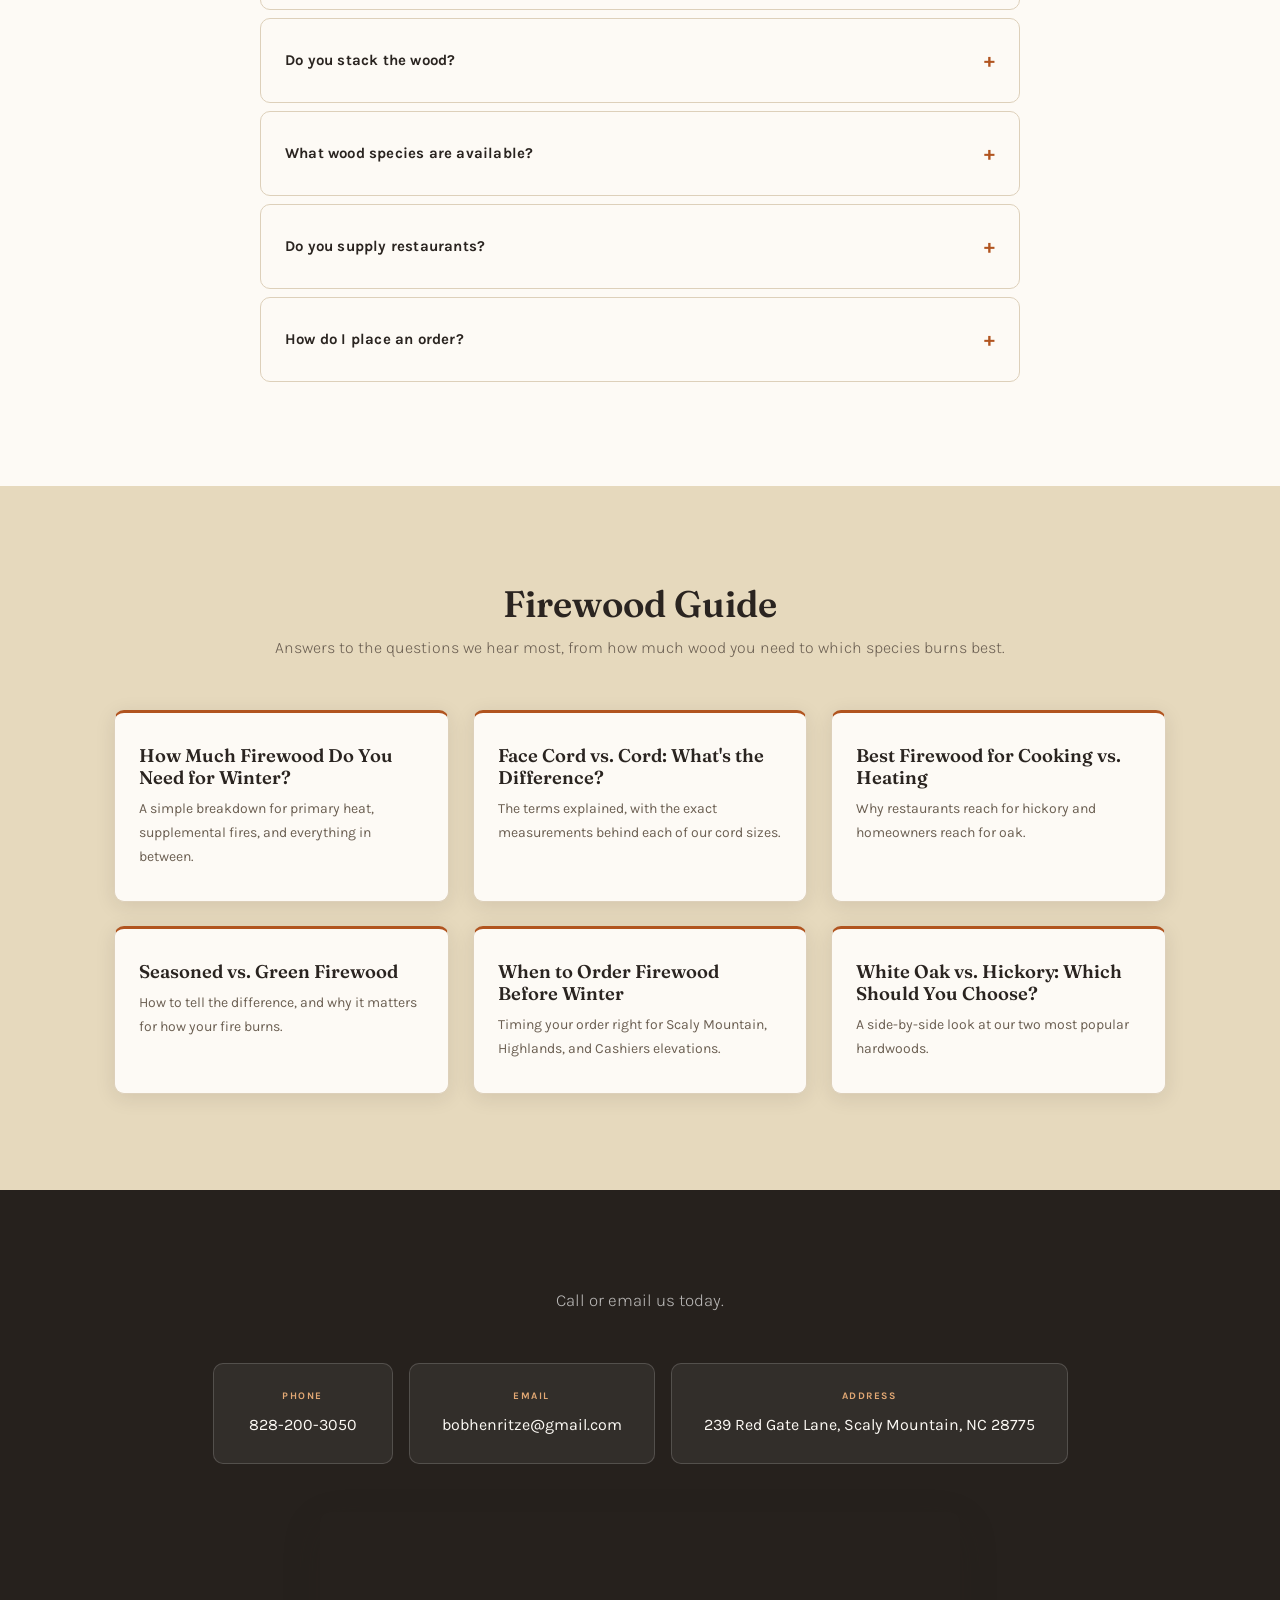
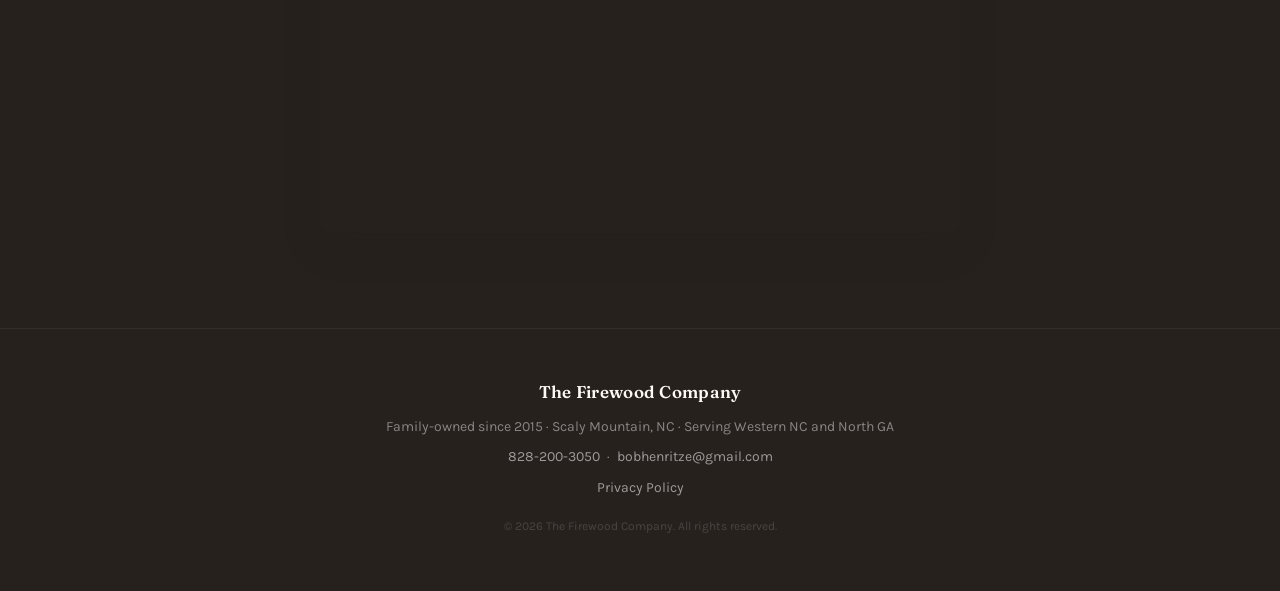
==== commit 3019f19c: "Add Face Cord/Half Cord sale pricing, move Most Popular badge Per Bob: Face Cord regular price is no" ====
--- a/index.html
+++ b/index.html
@@ -193,19 +193,19 @@
           <div class="pricing-price">$175</div>
         </div>
 
-        <div class="pricing-card">
+        <div class="pricing-card pricing-card--featured">
           <div class="pricing-card-photo" style="background-image: url('uploads/delivery-patio.jpg');"></div>
           <h3 class="pricing-qty">Face Cord</h3>
           <div class="pricing-desc">One row of wood stacked 8 ft long × 4 ft tall. Ideal for the occasional user through the season.</div>
-          <div class="pricing-price">$300</div>
-        </div>
-
-        <div class="pricing-card pricing-card--featured">
+          <div class="pricing-price"><span class="price-strike">$325</span> <span class="price-sale">$275</span></div>
+          <div class="pricing-badge">Most Popular</div>
+        </div>
+
+        <div class="pricing-card">
           <div class="pricing-card-photo" style="background-image: url('uploads/half-cord-firewood.webp');"></div>
           <h3 class="pricing-qty">Half Cord</h3>
           <div class="pricing-desc">Two rows stacked 8 ft long × 4 ft tall. Ideal size for a typical residential season.</div>
-          <div class="pricing-price">$375</div>
-          <div class="pricing-badge">Most Popular</div>
+          <div class="pricing-price"><span class="price-strike">$375</span> <span class="price-sale">$350</span></div>
         </div>
 
         <div class="pricing-card">
@@ -643,7 +643,15 @@
           const card = cards[i];
           if (!card) return;
           const priceEl = card.querySelector('.pricing-price');
-          if (priceEl) priceEl.textContent = tier.call_us ? 'Inquire' : (tier.price || '');
+          if (priceEl) {
+            if (tier.call_us) {
+              priceEl.textContent = 'Inquire';
+            } else if (tier.sale_price) {
+              priceEl.innerHTML = '<span class="price-strike">' + (tier.price || '') + '</span> <span class="price-sale">' + tier.sale_price + '</span>';
+            } else {
+              priceEl.textContent = tier.price || '';
+            }
+          }
           const descEl = card.querySelector('.pricing-desc');
           if (descEl && tier.description) descEl.textContent = tier.description;
           if (tier.image) {
--- a/styles.css
+++ b/styles.css
@@ -876,6 +876,14 @@
   color: var(--brand-dark);
   font-family: 'Karla', Arial, sans-serif;
 }
+.price-strike {
+  font-size: 17px;
+  font-weight: 600;
+  color: var(--text-muted);
+  text-decoration: line-through;
+  margin-right: 4px;
+}
+.price-sale { color: var(--brand); }
 .pricing-disclaimer {
   font-size: 13px;
   color: var(--text-muted);
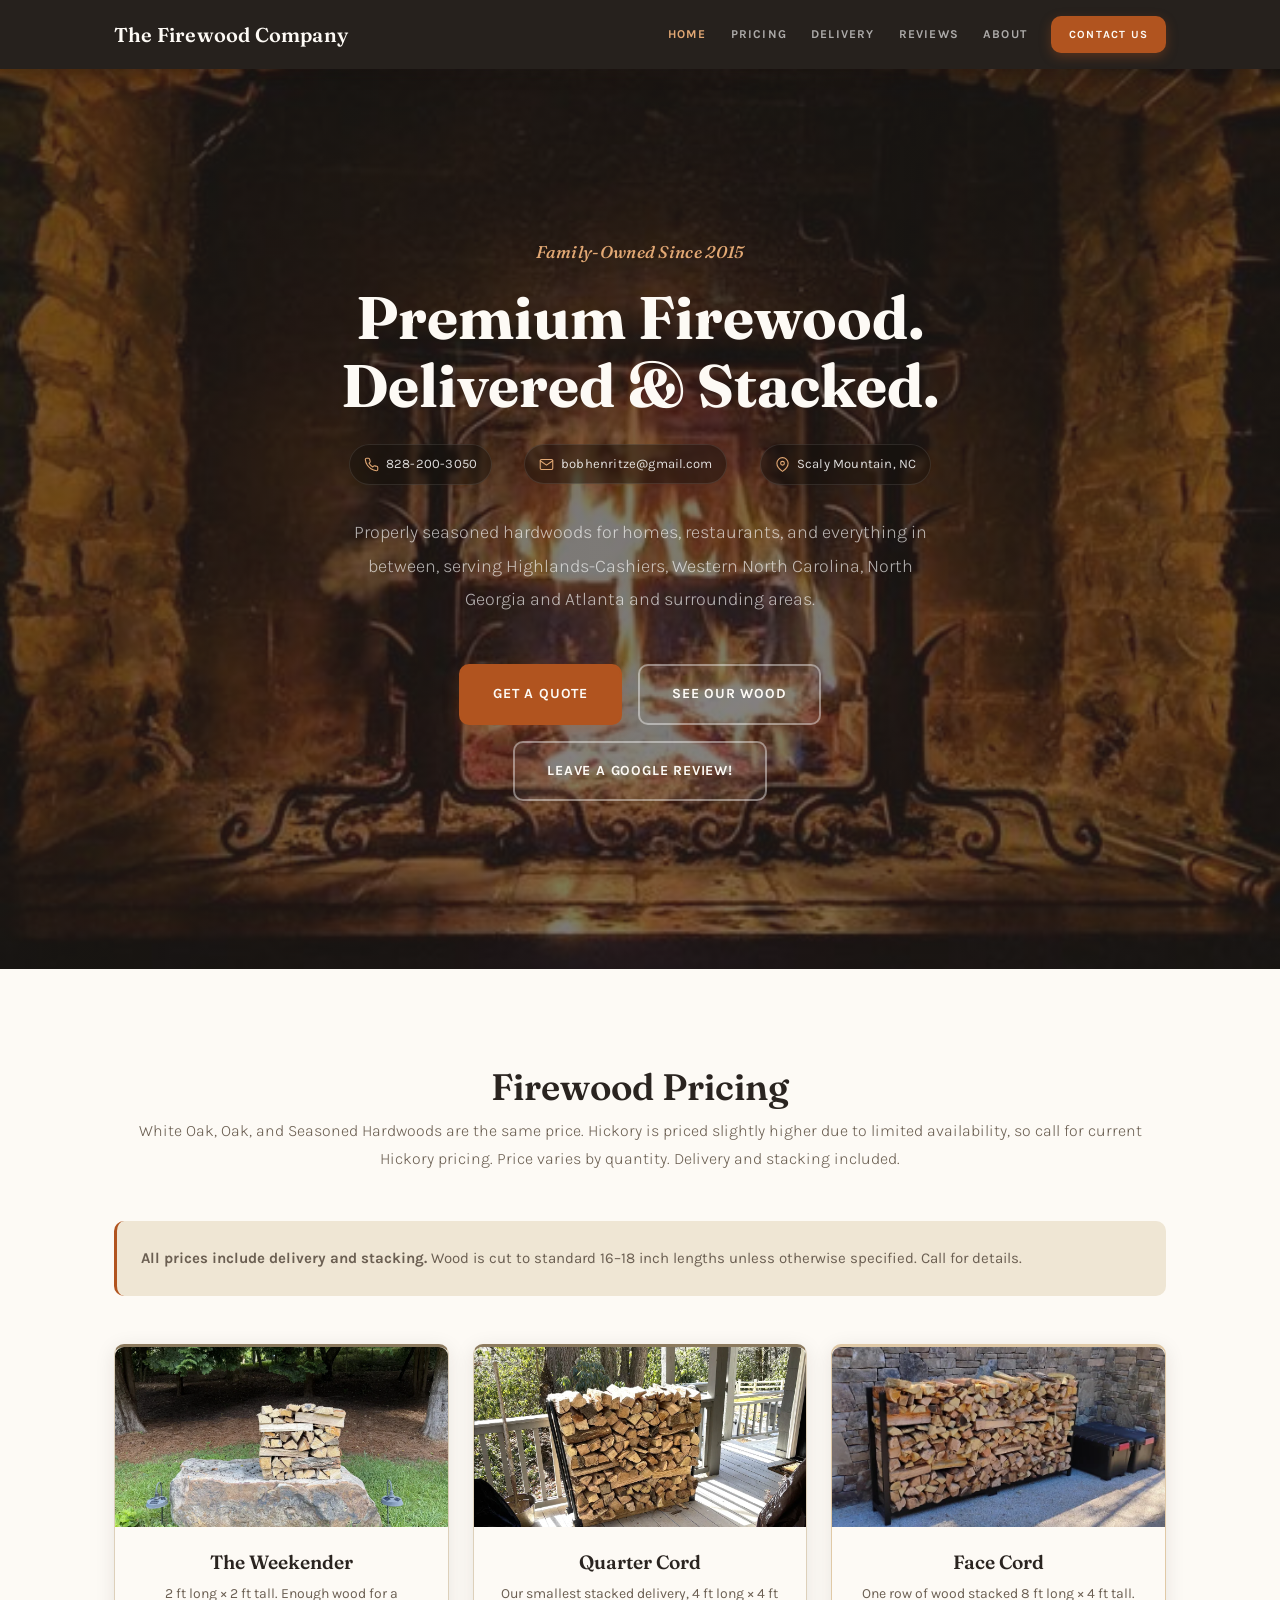
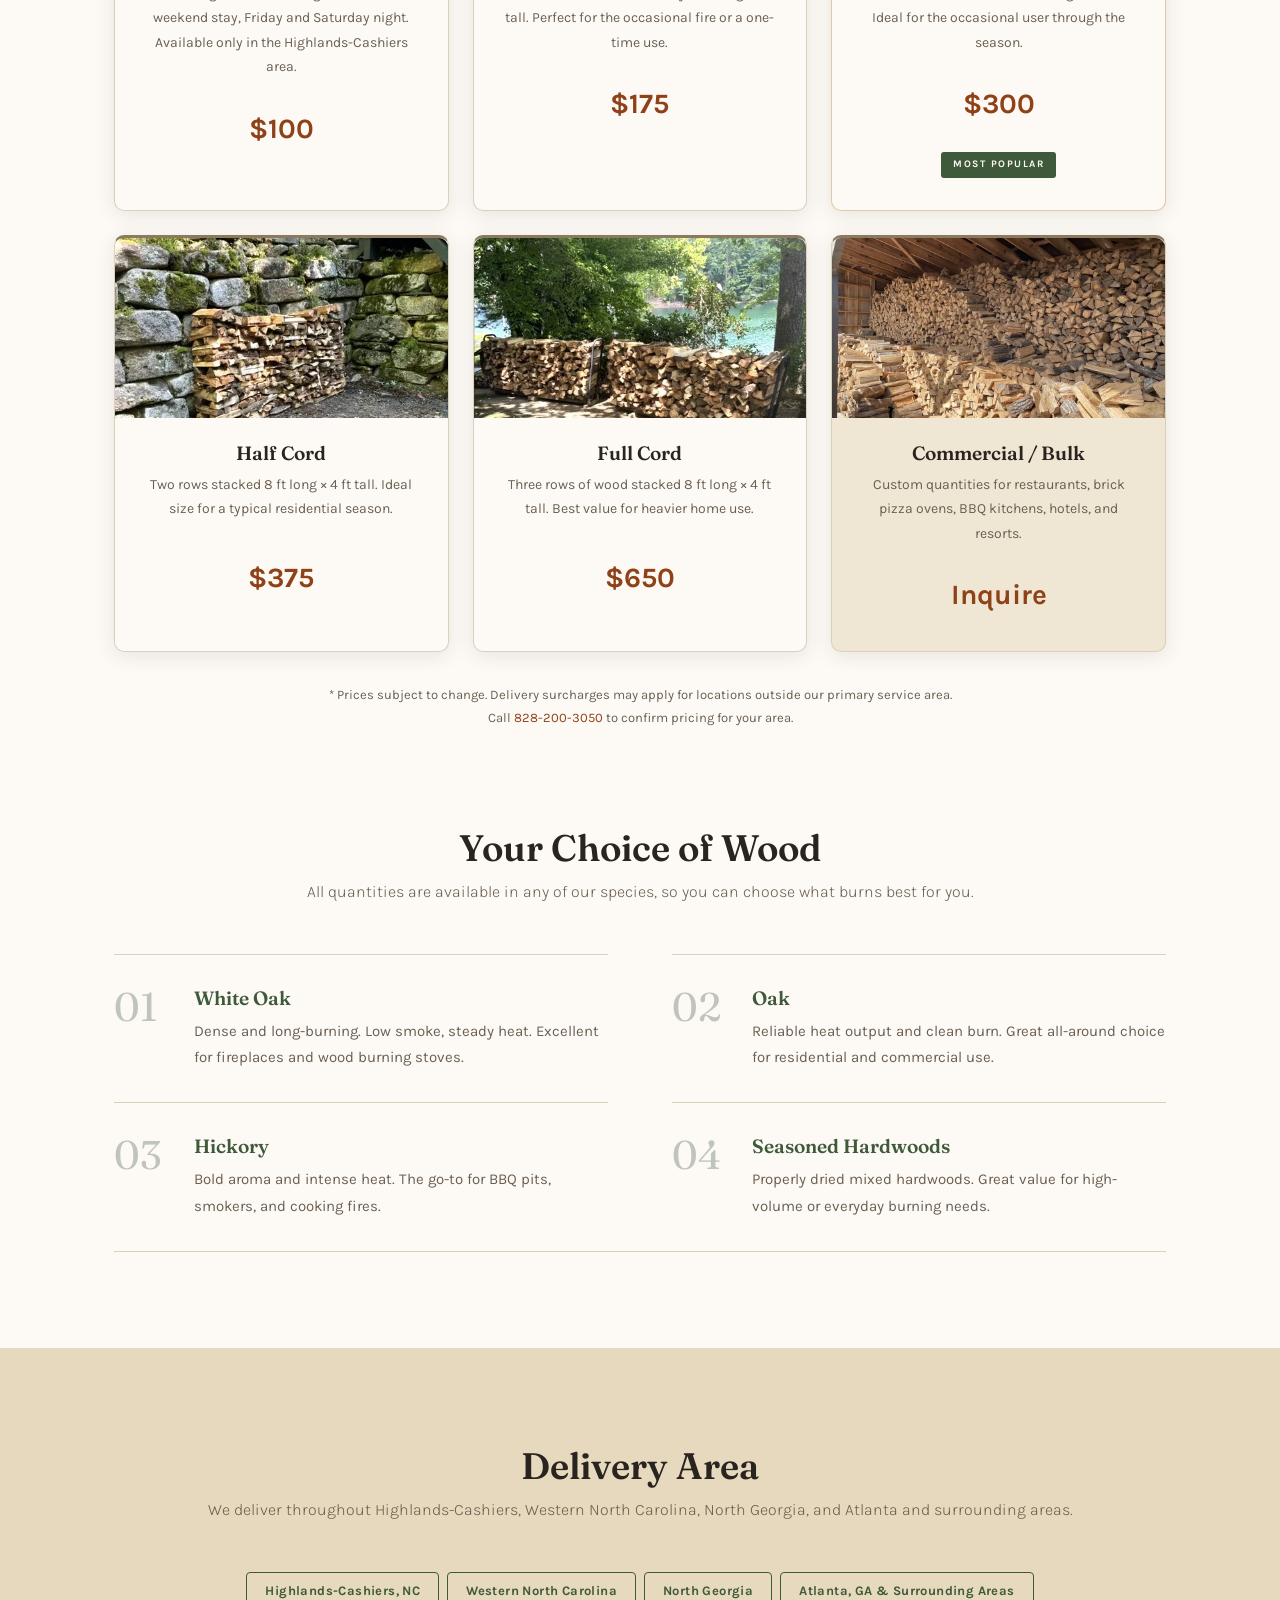
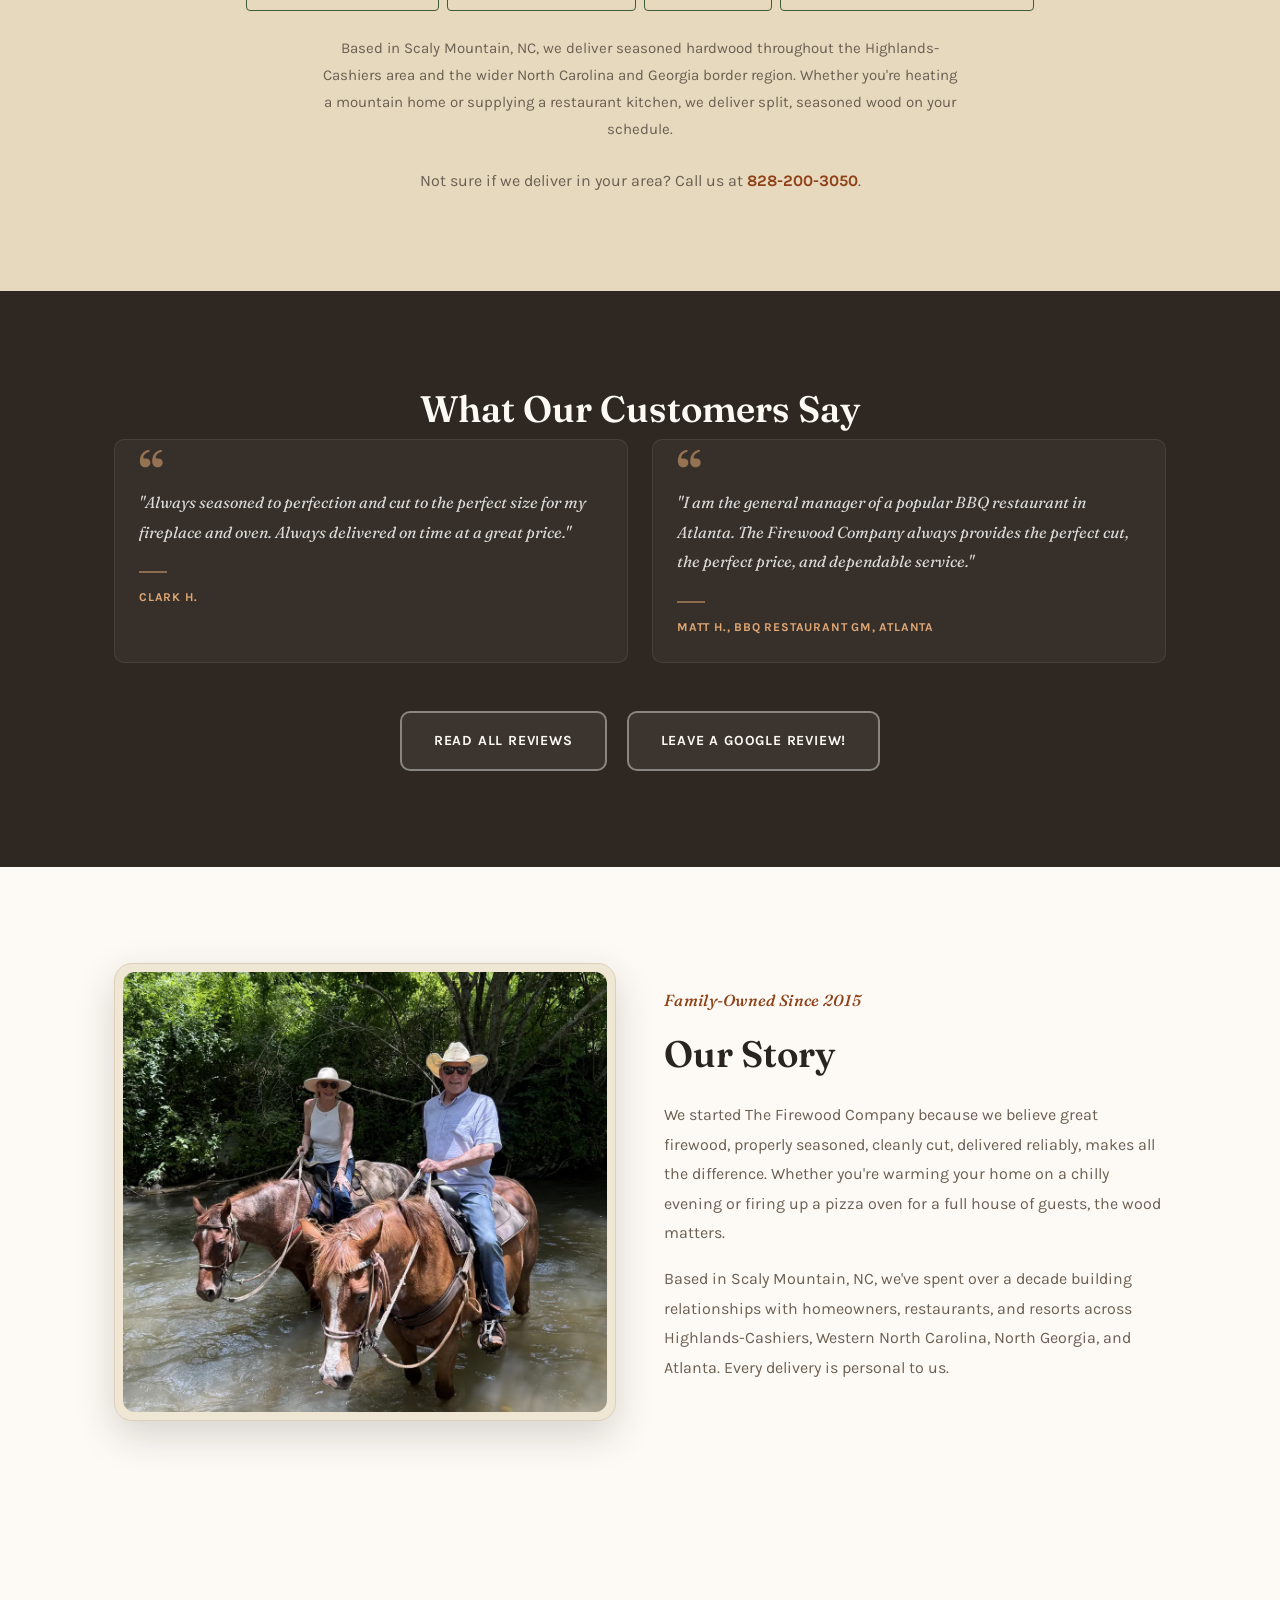
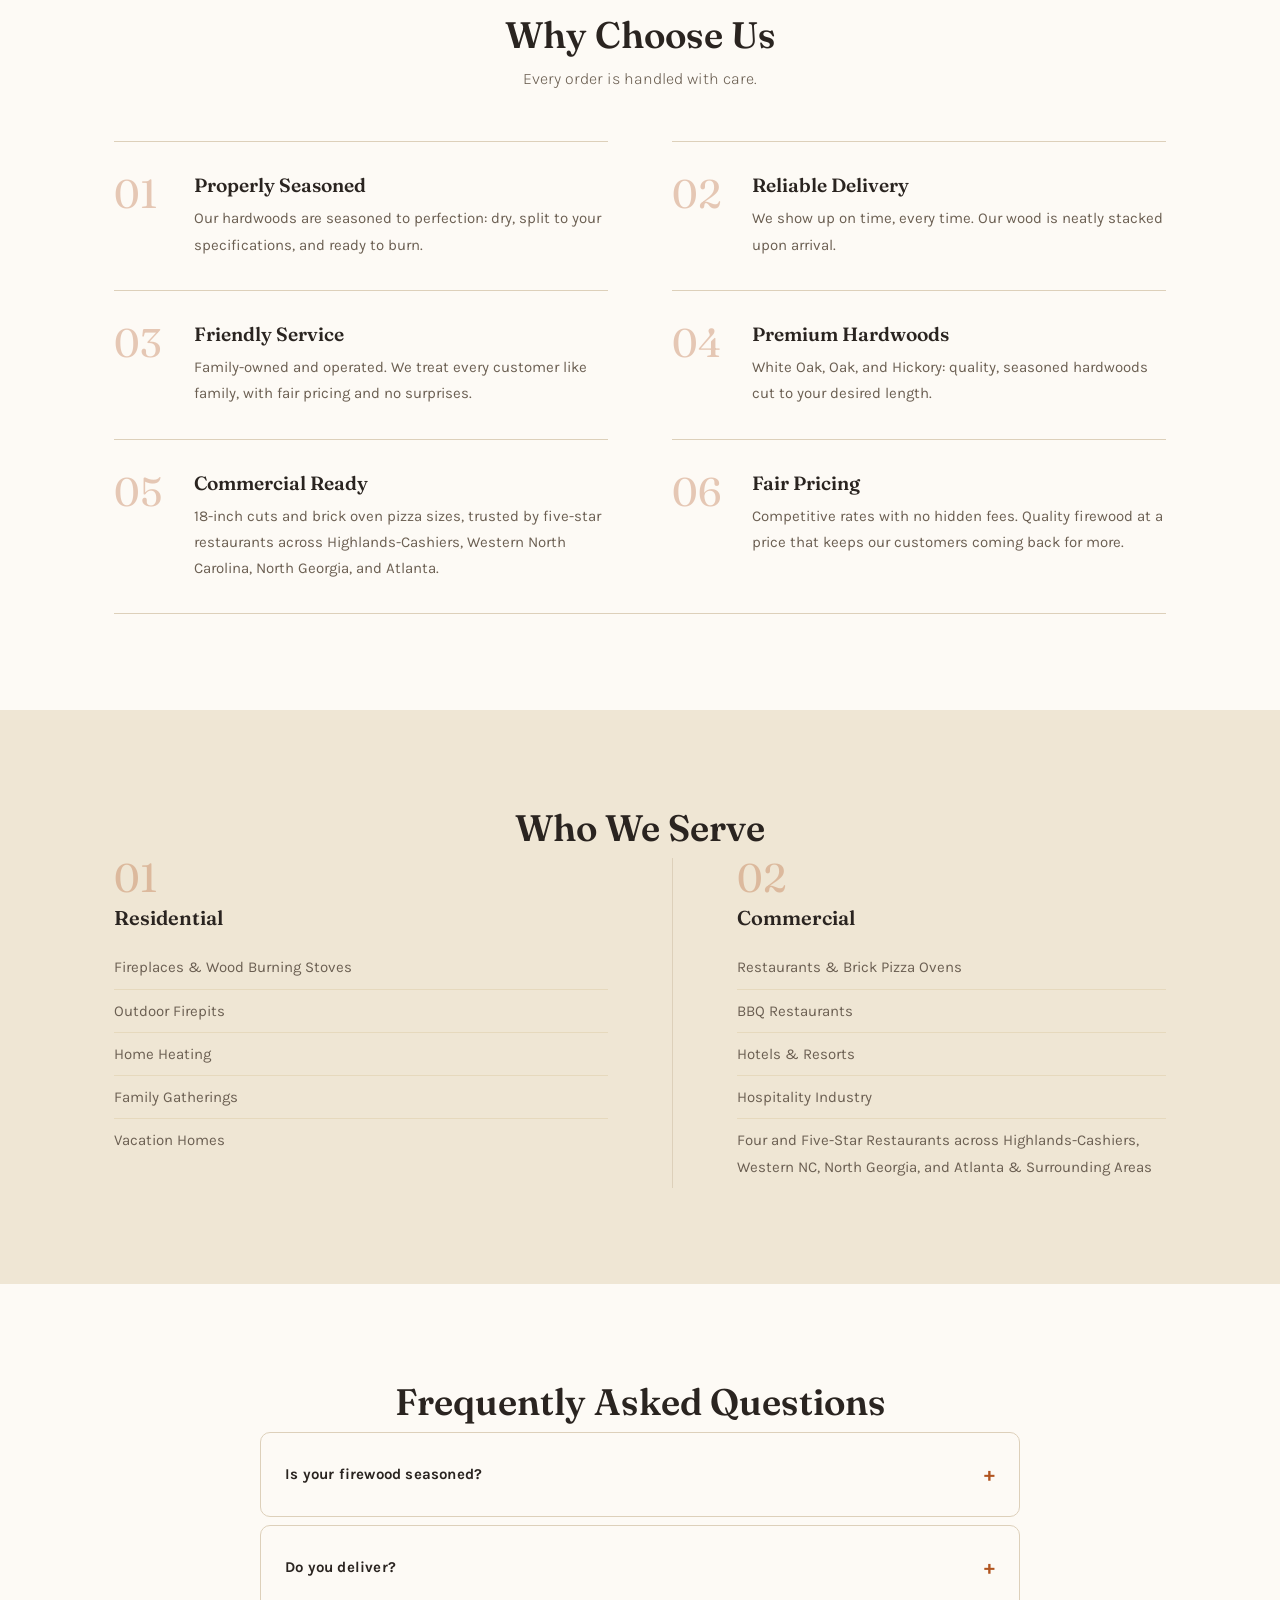
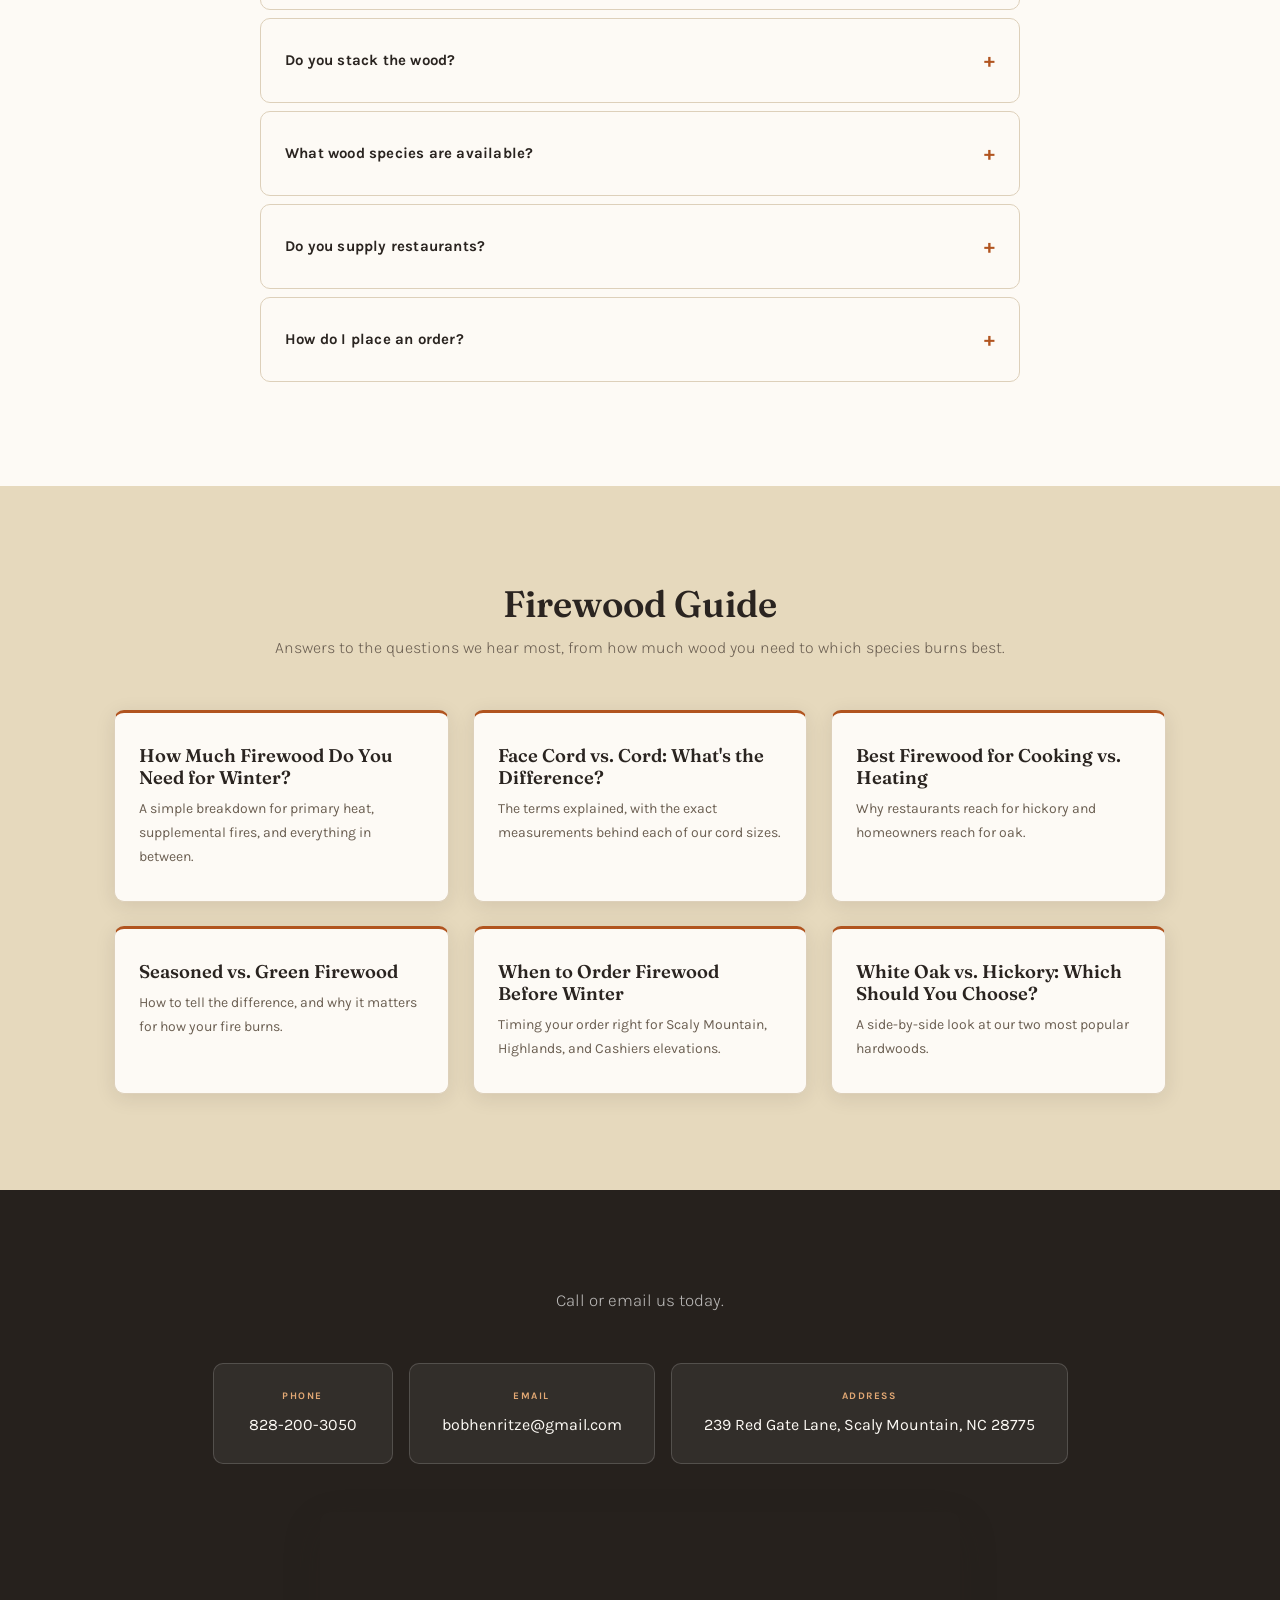
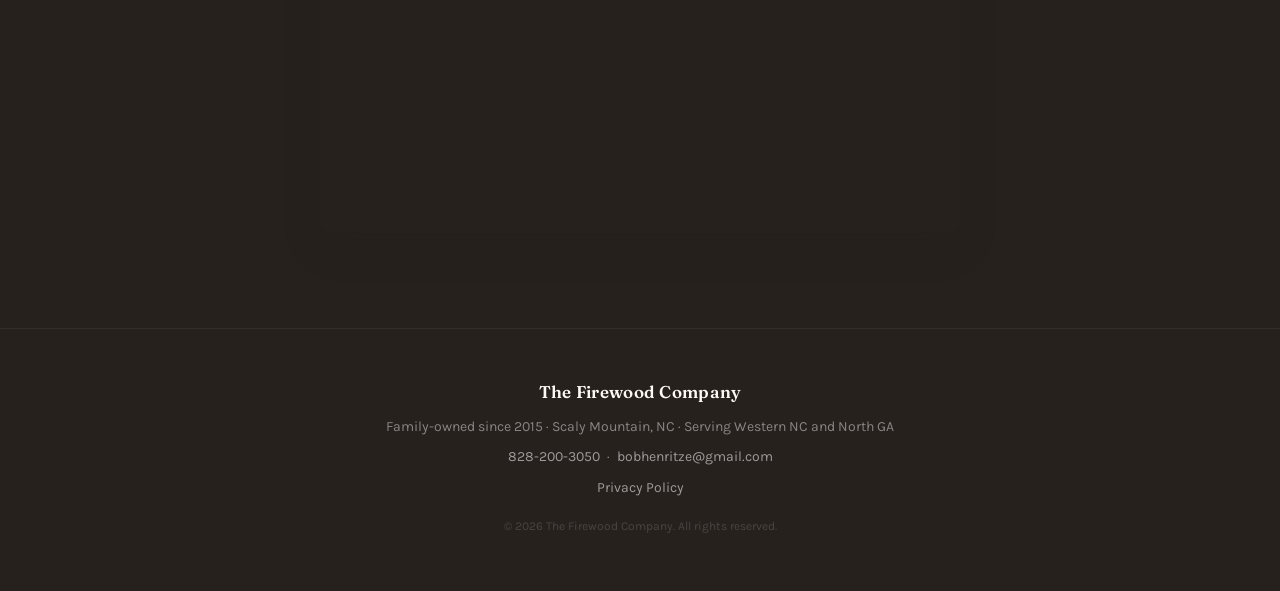
==== commit b7d410c1: "Update pricing: Face Cord $300, Half Cord $375 (remove sale pricing) Co-Authored-By: Claude Opus 5.5" ====
--- a/index.html
+++ b/index.html
@@ -197,7 +197,7 @@
           <div class="pricing-card-photo" style="background-image: url('uploads/delivery-patio.jpg');"></div>
           <h3 class="pricing-qty">Face Cord</h3>
           <div class="pricing-desc">One row of wood stacked 8 ft long × 4 ft tall. Ideal for the occasional user through the season.</div>
-          <div class="pricing-price"><span class="price-strike">$325</span> <span class="price-sale">$275</span></div>
+          <div class="pricing-price">$300</div>
           <div class="pricing-badge">Most Popular</div>
         </div>
 
@@ -205,7 +205,7 @@
           <div class="pricing-card-photo" style="background-image: url('uploads/half-cord-firewood.webp');"></div>
           <h3 class="pricing-qty">Half Cord</h3>
           <div class="pricing-desc">Two rows stacked 8 ft long × 4 ft tall. Ideal size for a typical residential season.</div>
-          <div class="pricing-price"><span class="price-strike">$375</span> <span class="price-sale">$350</span></div>
+          <div class="pricing-price">$375</div>
         </div>
 
         <div class="pricing-card">
